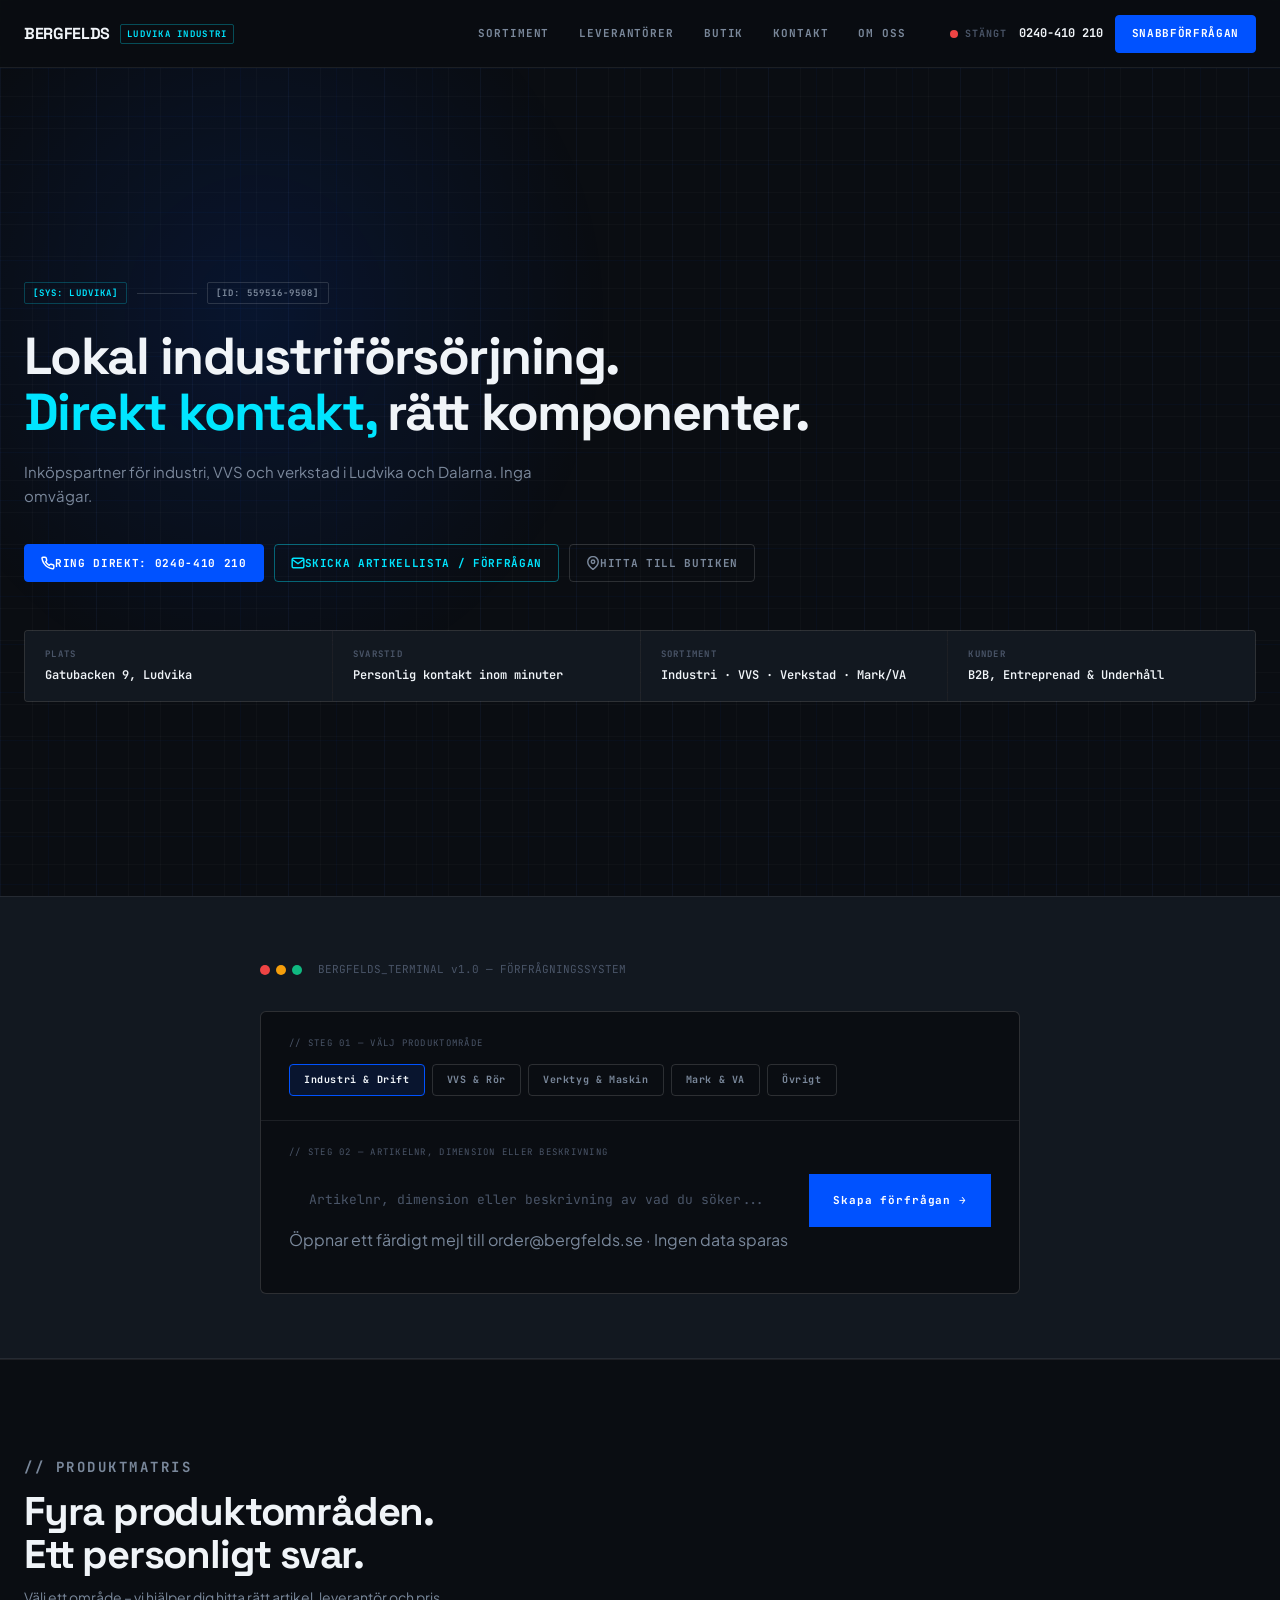
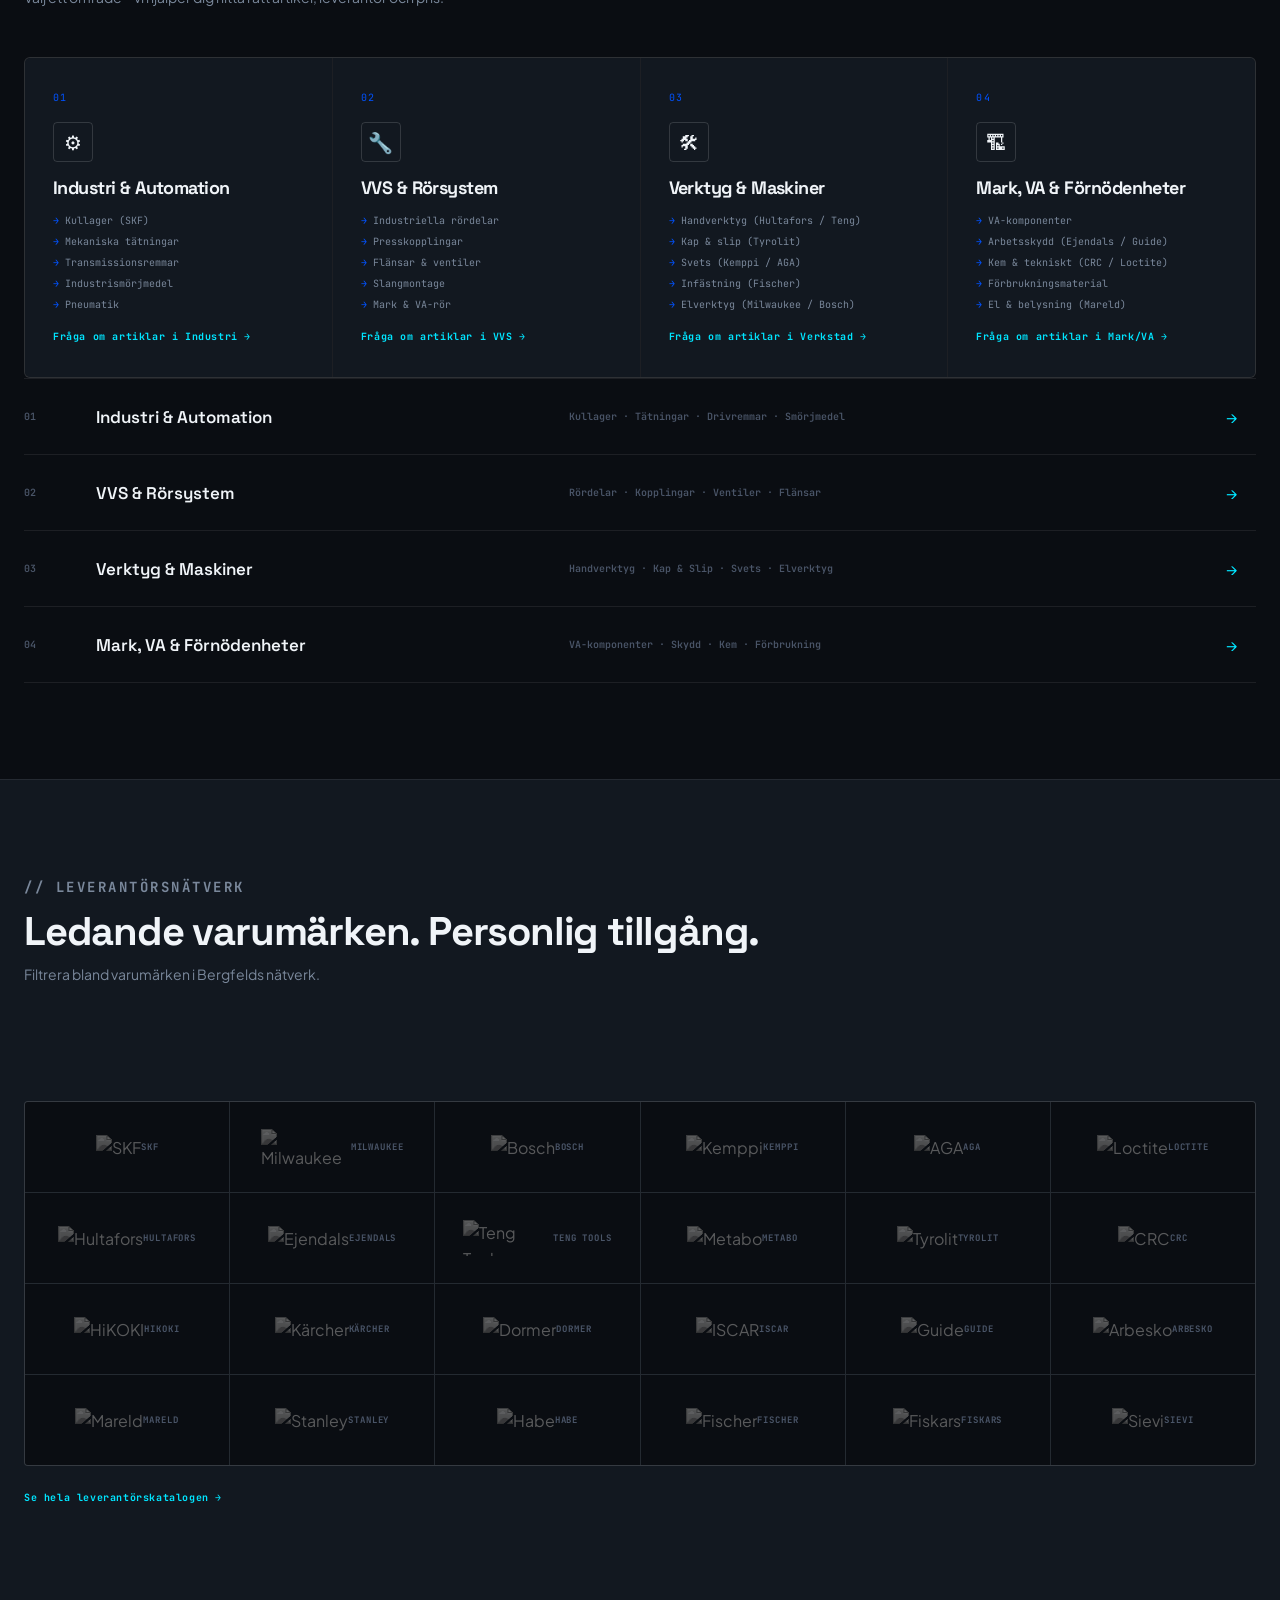
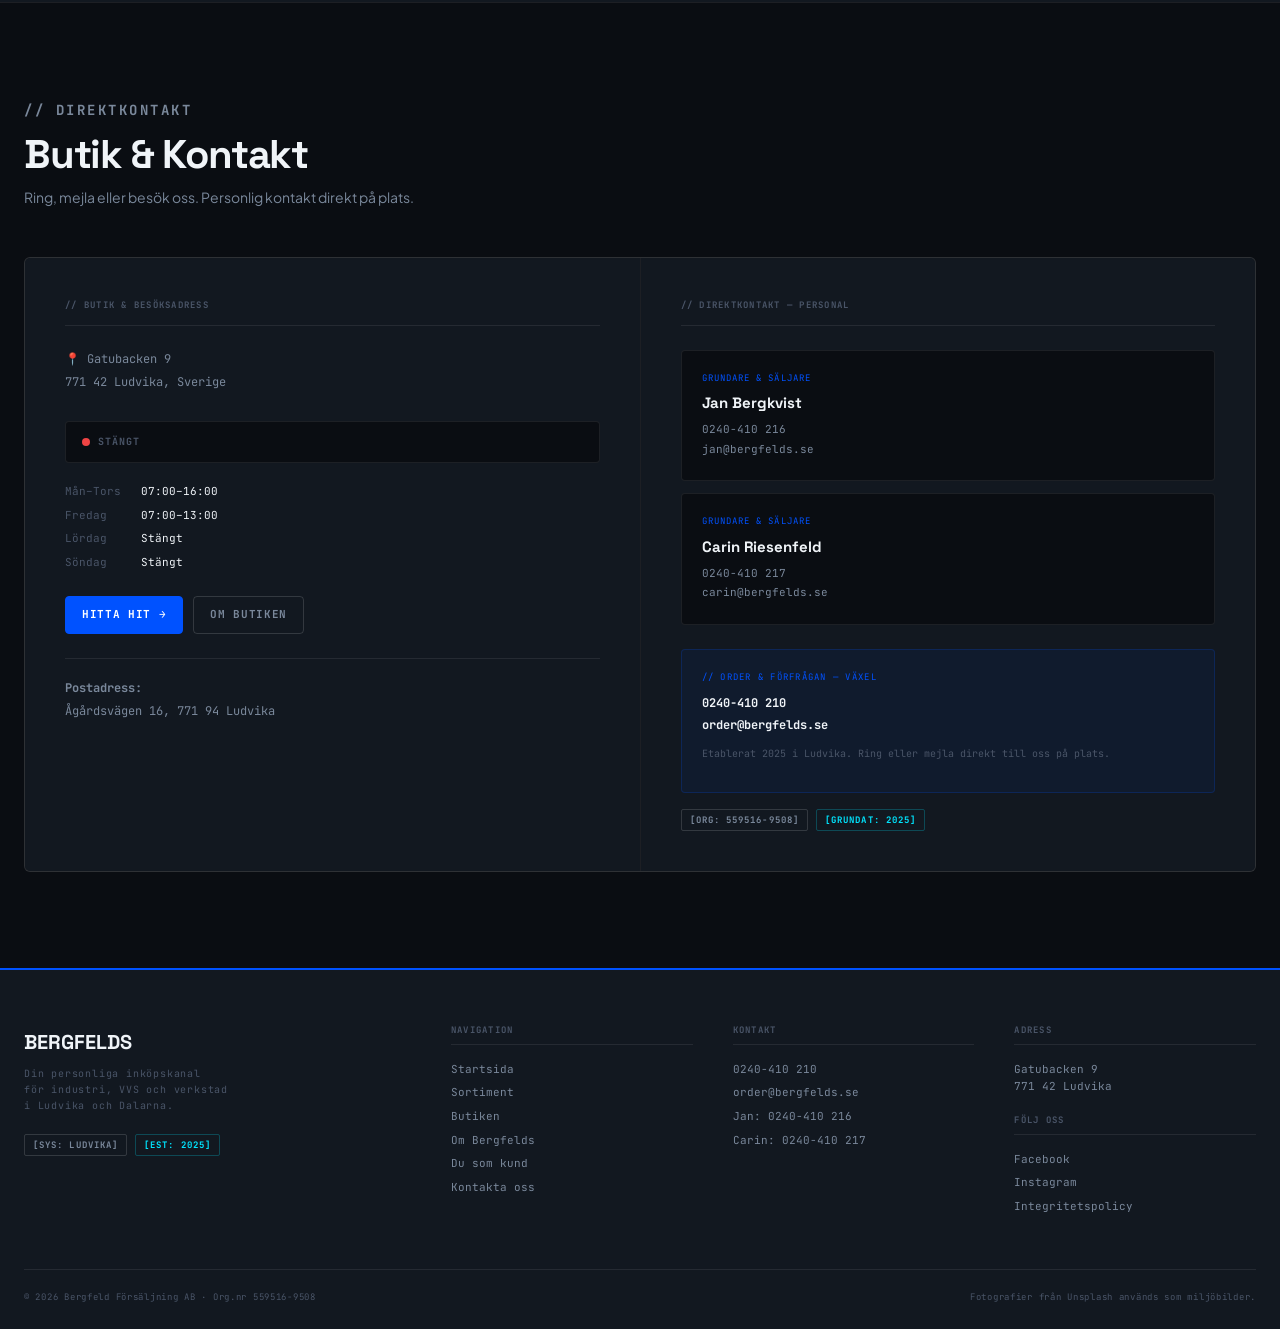
==== index.html @ dfe8c8f0 "Build precision industrial website design" ====
<!doctype html>
<html lang="sv">
<head>
  <meta charset="utf-8">
  <meta name="viewport" content="width=device-width,initial-scale=1">
  <meta name="description" content="Bergfelds – Lokal industriförsörjning i Ludvika. Personlig inköpspartner för industri, VVS och verkstad.">
  <title>Bergfelds – Industriförsörjning i Ludvika</title>
  <link rel="icon" href="assets/favicon.png" type="image/png">
  <link rel="preconnect" href="https://fonts.googleapis.com">
  <link rel="preconnect" href="https://fonts.gstatic.com" crossorigin>
  <link rel="stylesheet" href="style.css">
  <script src="main.js" defer></script>
</head>
<body class="home-page">
  <a class="skip-link" href="#innehall">Hoppa till innehållet</a>

  <!-- ═══ HEADER ═══ -->
  <header class="site-header">
    <div class="container header-inner">
      <a class="site-logo" href="index.html" aria-label="Bergfelds startsida">
        <span class="logo-mark">BERGFELDS</span>
        <span class="logo-badge">LUDVIKA INDUSTRI</span>
      </a>
      <nav class="site-nav" aria-label="Huvudmeny">
        <a href="sortiment.html">Sortiment</a>
        <a href="sortiment.html#leverantorer">Leverantörer</a>
        <a href="butiken.html">Butik</a>
        <a href="kontakta-oss.html">Kontakt</a>
        <a href="om-bergfelds.html">Om oss</a>
      </nav>
      <div class="header-tools">
        <span class="header-status" data-opening-status>
          <span class="status-dot"></span>
          <span class="status-text mono-label">Kontrollerar...</span>
        </span>
        <a class="header-phone" href="tel:+46240410210">0240-410 210</a>
        <a class="btn btn-primary" href="#forfragan">Snabbförfrågan</a>
      </div>
      <button id="menu-btn" aria-label="Öppna meny" aria-expanded="false">☰</button>
    </div>
  </header>

  <main id="innehall">

    <!-- ═══ HERO ═══ -->
    <section class="hero">
      <div class="hero-bg">
        <div class="hero-bg-grid"></div>
        <div class="hero-bg-glow"></div>
      </div>
      <div class="container hero-content">
        <div class="hero-eyebrow">
          <span class="badge accent">[SYS: LUDVIKA]</span>
          <span class="hero-rule"></span>
          <span class="badge">[ID: 559516-9508]</span>
        </div>

        <h1 class="hero-title" data-reveal>
          Lokal industriförsörjning.<br>
          <span class="accent">Direkt kontakt,</span> rätt komponenter.
        </h1>

        <p class="hero-sub" data-reveal>
          Inköpspartner för industri, VVS och verkstad i Ludvika och Dalarna.&nbsp;Inga omvägar.
        </p>

        <div class="hero-actions" data-reveal>
          <a class="btn btn-primary" href="tel:+46240410210">
            <svg width="14" height="14" viewBox="0 0 24 24" fill="none" stroke="currentColor" stroke-width="2.5" aria-hidden="true"><path d="M22 16.92v3a2 2 0 0 1-2.18 2 19.79 19.79 0 0 1-8.63-3.07A19.5 19.5 0 0 1 4.69 12 19.79 19.79 0 0 1 1.61 3.42C2 2.2 2.95 2 4 2h3a2 2 0 0 1 2 1.72c.127.96.361 1.903.7 2.81a2 2 0 0 1-.45 2.11L8.09 9.91a16 16 0 0 0 6 6l1.27-1.27a2 2 0 0 1 2.11-.45c.907.339 1.85.573 2.81.7A2 2 0 0 1 22 16.92z"></path></svg>
            Ring Direkt: 0240-410 210
          </a>
          <a class="btn btn-cyan" href="#forfragan">
            <svg width="14" height="14" viewBox="0 0 24 24" fill="none" stroke="currentColor" stroke-width="2.5" aria-hidden="true"><path d="M4 4h16c1.1 0 2 .9 2 2v12c0 1.1-.9 2-2 2H4c-1.1 0-2-.9-2-2V6c0-1.1.9-2 2-2z"></path><polyline points="22,6 12,13 2,6"></polyline></svg>
            Skicka Artikellista / Förfrågan
          </a>
          <a class="btn btn-ghost" href="https://www.google.com/maps/search/?api=1&query=Gatubacken+9+771+42+Ludvika" target="_blank" rel="noreferrer">
            <svg width="14" height="14" viewBox="0 0 24 24" fill="none" stroke="currentColor" stroke-width="2.5" aria-hidden="true"><path d="M21 10c0 7-9 13-9 13s-9-6-9-13a9 9 0 0 1 18 0z"></path><circle cx="12" cy="10" r="3"></circle></svg>
            Hitta till Butiken
          </a>
        </div>

        <div class="hero-telemetry" data-reveal>
          <div class="telemetry-cell">
            <span class="label">Plats</span>
            <span class="value">Gatubacken 9, Ludvika</span>
          </div>
          <div class="telemetry-cell">
            <span class="label">Svarstid</span>
            <span class="value">Personlig kontakt inom minuter</span>
          </div>
          <div class="telemetry-cell">
            <span class="label">Sortiment</span>
            <span class="value">Industri · VVS · Verkstad · Mark/VA</span>
          </div>
          <div class="telemetry-cell">
            <span class="label">Kunder</span>
            <span class="value">B2B, Entreprenad &amp; Underhåll</span>
          </div>
        </div>
      </div>
    </section>

    <!-- ═══ QUICK INQUIRY TERMINAL ═══ -->
    <section class="terminal-section" id="forfragan" aria-labelledby="terminal-title">
      <div class="container">
        <div class="terminal-wrapper">
          <div class="terminal-header">
            <div class="terminal-dots">
              <span></span><span></span><span></span>
            </div>
            <span class="terminal-title">BERGFELDS_TERMINAL v1.0 — FÖRFRÅGNINGSSYSTEM</span>
          </div>

          <div class="terminal-body">
            <div class="terminal-step">
              <p class="step-label">// STEG 01 — Välj produktområde</p>
              <div class="segment-pills" role="group" aria-label="Välj område">
                <button class="pill active" type="button" data-area="Industri &amp; Drift">Industri &amp; Drift</button>
                <button class="pill" type="button" data-area="VVS &amp; Rör">VVS &amp; Rör</button>
                <button class="pill" type="button" data-area="Verktyg &amp; Maskin">Verktyg &amp; Maskin</button>
                <button class="pill" type="button" data-area="Mark &amp; VA">Mark &amp; VA</button>
                <button class="pill" type="button" data-area="Övrigt">Övrigt</button>
              </div>
            </div>

            <div class="terminal-step">
              <p class="step-label">// STEG 02 — Artikelnr, dimension eller beskrivning</p>
              <form class="terminal-input" id="terminal-form">
                <input
                  type="text"
                  id="terminal-message"
                  placeholder="Artikelnr, dimension eller beskrivning av vad du söker..."
                  autocomplete="off"
                  required
                  aria-label="Artikelnummer eller beskrivning"
                >
                <button class="send-btn" type="submit">
                  Skapa förfrågan →
                </button>
              </form>
              <p class="terminal-note">Öppnar ett färdigt mejl till order@bergfelds.se · Ingen data sparas</p>
            </div>
          </div>
        </div>
      </div>
    </section>

    <!-- ═══ ASSORTMENT MATRIX ═══ -->
    <section class="section assortment-section" id="sortimentskarta" aria-labelledby="assortment-title">
      <div class="container">
        <div class="section-header" data-reveal>
          <p class="section-eyebrow">// PRODUKTMATRIS</p>
          <h2 id="assortment-title">Fyra produktområden.<br>Ett personligt svar.</h2>
          <p>Välj ett område – vi hjälper dig hitta rätt artikel, leverantör och pris.</p>
        </div>

        <div class="assortment-grid" data-reveal>
          <article class="assortment-card">
            <div class="card-number">01</div>
            <div class="card-icon" aria-hidden="true">⚙</div>
            <h3 class="card-title">Industri &amp; Automation</h3>
            <ul class="card-specs">
              <li>Kullager (SKF)</li>
              <li>Mekaniska tätningar</li>
              <li>Transmissionsremmar</li>
              <li>Industrismörjmedel</li>
              <li>Pneumatik</li>
            </ul>
            <a class="card-link" href="kontakta-oss.html?kategori=Industri">
              Fråga om artiklar i Industri →
            </a>
          </article>

          <article class="assortment-card">
            <div class="card-number">02</div>
            <div class="card-icon" aria-hidden="true">🔧</div>
            <h3 class="card-title">VVS &amp; Rörsystem</h3>
            <ul class="card-specs">
              <li>Industriella rördelar</li>
              <li>Presskopplingar</li>
              <li>Flänsar &amp; ventiler</li>
              <li>Slangmontage</li>
              <li>Mark &amp; VA-rör</li>
            </ul>
            <a class="card-link" href="kontakta-oss.html?kategori=VVS">
              Fråga om artiklar i VVS →
            </a>
          </article>

          <article class="assortment-card">
            <div class="card-number">03</div>
            <div class="card-icon" aria-hidden="true">🛠</div>
            <h3 class="card-title">Verktyg &amp; Maskiner</h3>
            <ul class="card-specs">
              <li>Handverktyg (Hultafors / Teng)</li>
              <li>Kap &amp; slip (Tyrolit)</li>
              <li>Svets (Kemppi / AGA)</li>
              <li>Infästning (Fischer)</li>
              <li>Elverktyg (Milwaukee / Bosch)</li>
            </ul>
            <a class="card-link" href="kontakta-oss.html?kategori=Verkstad">
              Fråga om artiklar i Verkstad →
            </a>
          </article>

          <article class="assortment-card">
            <div class="card-number">04</div>
            <div class="card-icon" aria-hidden="true">🏗</div>
            <h3 class="card-title">Mark, VA &amp; Förnödenheter</h3>
            <ul class="card-specs">
              <li>VA-komponenter</li>
              <li>Arbetsskydd (Ejendals / Guide)</li>
              <li>Kem &amp; tekniskt (CRC / Loctite)</li>
              <li>Förbrukningsmaterial</li>
              <li>El &amp; belysning (Mareld)</li>
            </ul>
            <a class="card-link" href="kontakta-oss.html?kategori=Mark+och+VA">
              Fråga om artiklar i Mark/VA →
            </a>
          </article>
        </div>

        <!-- Category quick-nav map -->
        <div class="category-map-wrap" data-reveal>
          <div data-category-map></div>
        </div>
      </div>
    </section>

    <!-- ═══ SUPPLIERS ═══ -->
    <section class="section suppliers-section" id="leverantorer" aria-labelledby="suppliers-title">
      <div class="container">
        <div class="section-header" data-reveal>
          <p class="section-eyebrow">// LEVERANTÖRSNÄTVERK</p>
          <h2 id="suppliers-title">Ledande varumärken. Personlig tillgång.</h2>
          <p>Filtrera bland varumärken i Bergfelds nätverk.</p>
        </div>

        <div class="supplier-controls" data-reveal>
          <div class="supplier-search-wrap">
            <svg viewBox="0 0 24 24" fill="none" stroke="currentColor" stroke-width="2" aria-hidden="true"><circle cx="11" cy="11" r="8"></circle><line x1="21" y1="21" x2="16.65" y2="16.65"></line></svg>
            <input
              type="search"
              class="supplier-search"
              id="brand-search"
              placeholder="Filtrera bland varumärken..."
              aria-label="Sök varumärke"
            >
          </div>
          <div class="filter-pills" role="group" aria-label="Filtrera kategori">
            <button class="filter-pill active" data-filter="all">Alla</button>
            <button class="filter-pill" data-filter="verktyg">Verktyg</button>
            <button class="filter-pill" data-filter="industri">Industri/Lager</button>
            <button class="filter-pill" data-filter="skydd">Skydd &amp; Kläder</button>
            <button class="filter-pill" data-filter="kem">Kem &amp; Svets</button>
            <button class="filter-pill" data-filter="svets">Svets &amp; Gas</button>
          </div>
        </div>

        <div class="brand-grid" data-brand-grid data-reveal></div>

        <div style="margin-top:24px;text-align:right">
          <a class="card-link" href="sortiment.html#leverantorer">Se hela leverantörskatalogen →</a>
        </div>
      </div>
    </section>

    <!-- ═══ CONTACT CONSOLE ═══ -->
    <section class="section contact-section" id="kontakt" aria-labelledby="contact-title">
      <div class="container">
        <div class="section-header" data-reveal>
          <p class="section-eyebrow">// DIREKTKONTAKT</p>
          <h2 id="contact-title">Butik &amp; Kontakt</h2>
          <p>Ring, mejla eller besök oss. Personlig kontakt direkt på plats.</p>
        </div>

        <div class="contact-grid" data-reveal>
          <!-- Left panel: Store -->
          <div class="contact-panel">
            <p class="contact-panel-title">// BUTIK &amp; BESÖKSADRESS</p>

            <div class="contact-address-block">
              <p class="address-line">📍 Gatubacken 9</p>
              <p class="address-line">771 42 Ludvika, Sverige</p>
            </div>

            <div class="hours-status" data-opening-status>
              <span class="status-dot"></span>
              <span class="status-text mono-label">Kontrollerar öppettid...</span>
            </div>

            <dl class="hours-grid">
              <dt>Mån–Tors</dt><dd>07:00–16:00</dd>
              <dt>Fredag</dt><dd>07:00–13:00</dd>
              <dt>Lördag</dt><dd>Stängt</dd>
              <dt>Söndag</dt><dd>Stängt</dd>
            </dl>

            <div style="display:flex;gap:10px;flex-wrap:wrap;margin-top:8px">
              <a class="btn btn-primary" href="https://www.google.com/maps/search/?api=1&query=Gatubacken+9+771+42+Ludvika" target="_blank" rel="noreferrer">
                Hitta hit →
              </a>
              <a class="btn btn-ghost" href="butiken.html">Om butiken</a>
            </div>

            <div style="margin-top:24px;padding-top:20px;border-top:1px solid var(--border)">
              <p class="address-line" style="margin-bottom:4px"><strong style="color:var(--text-muted)">Postadress:</strong></p>
              <p class="address-line">Ågårdsvägen 16, 771 94 Ludvika</p>
            </div>
          </div>

          <!-- Right panel: Staff -->
          <div class="contact-panel">
            <p class="contact-panel-title">// DIREKTKONTAKT — PERSONAL</p>

            <div class="staff-cards">
              <div class="staff-card">
                <span class="staff-role">Grundare &amp; Säljare</span>
                <span class="staff-name">Jan Bergkvist</span>
                <div class="staff-contact">
                  <a href="tel:+46240410216">0240-410 216</a>
                  <a href="mailto:jan@bergfelds.se">jan@bergfelds.se</a>
                </div>
              </div>

              <div class="staff-card">
                <span class="staff-role">Grundare &amp; Säljare</span>
                <span class="staff-name">Carin Riesenfeld</span>
                <div class="staff-contact">
                  <a href="tel:+46240410217">0240-410 217</a>
                  <a href="mailto:carin@bergfelds.se">carin@bergfelds.se</a>
                </div>
              </div>
            </div>

            <div class="order-desk">
              <span class="label">// ORDER &amp; FÖRFRÅGAN — VÄXEL</span>
              <a href="tel:+46240410210">0240-410 210</a>
              <a href="mailto:order@bergfelds.se">order@bergfelds.se</a>
              <p style="margin-top:10px;font-family:var(--font-mono);font-size:10px;color:var(--text-dim)">
                Etablerat 2025 i Ludvika. Ring eller mejla direkt till oss på plats.
              </p>
            </div>

            <div style="margin-top:16px;display:flex;gap:8px;flex-wrap:wrap">
              <span class="badge">[ORG: 559516-9508]</span>
              <span class="badge accent">[GRUNDAT: 2025]</span>
            </div>
          </div>
        </div>
      </div>
    </section>

  </main>

  <!-- ═══ MOBILE DOCK ═══ -->
  <div class="mobile-dock" aria-label="Snabbkontakt">
    <a href="tel:+46240410210">
      <svg width="14" height="14" viewBox="0 0 24 24" fill="none" stroke="currentColor" stroke-width="2.5" aria-hidden="true"><path d="M22 16.92v3a2 2 0 0 1-2.18 2 19.79 19.79 0 0 1-8.63-3.07A19.5 19.5 0 0 1 4.69 12 19.79 19.79 0 0 1 1.61 3.42C2 2.2 2.95 2 4 2h3a2 2 0 0 1 2 1.72c.127.96.361 1.903.7 2.81a2 2 0 0 1-.45 2.11L8.09 9.91a16 16 0 0 0 6 6l1.27-1.27a2 2 0 0 1 2.11-.45c.907.339 1.85.573 2.81.7A2 2 0 0 1 22 16.92z"></path></svg>
      Ring 0240-410 210
    </a>
    <a href="https://www.google.com/maps/search/?api=1&query=Gatubacken+9+771+42+Ludvika" target="_blank" rel="noreferrer">
      <svg width="14" height="14" viewBox="0 0 24 24" fill="none" stroke="currentColor" stroke-width="2.5" aria-hidden="true"><path d="M21 10c0 7-9 13-9 13s-9-6-9-13a9 9 0 0 1 18 0z"></path><circle cx="12" cy="10" r="3"></circle></svg>
      Karta / Hitta hit
    </a>
  </div>

  <!-- ═══ FOOTER ═══ -->
  <footer class="site-footer">
    <div class="container">
      <div class="footer-grid">
        <div class="footer-col">
          <div class="footer-logo-mark">BERGFELDS</div>
          <p class="footer-tagline">Din personliga inköpskanal<br>för industri, VVS och verkstad<br>i Ludvika och Dalarna.</p>
          <div style="margin-top:20px;display:flex;gap:8px;flex-wrap:wrap">
            <span class="badge">[SYS: LUDVIKA]</span>
            <span class="badge accent">[EST: 2025]</span>
          </div>
        </div>
        <div class="footer-col">
          <h4>Navigation</h4>
          <a href="index.html">Startsida</a>
          <a href="sortiment.html">Sortiment</a>
          <a href="butiken.html">Butiken</a>
          <a href="om-bergfelds.html">Om Bergfelds</a>
          <a href="du-som-kund.html">Du som kund</a>
          <a href="kontakta-oss.html">Kontakta oss</a>
        </div>
        <div class="footer-col">
          <h4>Kontakt</h4>
          <a href="tel:+46240410210">0240-410 210</a>
          <a href="mailto:order@bergfelds.se">order@bergfelds.se</a>
          <a href="tel:+46240410216">Jan: 0240-410 216</a>
          <a href="tel:+46240410217">Carin: 0240-410 217</a>
        </div>
        <div class="footer-col">
          <h4>Adress</h4>
          <a href="https://www.google.com/maps/search/?api=1&query=Gatubacken+9+771+42+Ludvika" target="_blank" rel="noreferrer">
            Gatubacken 9<br>771 42 Ludvika
          </a>
          <h4 style="margin-top:20px">Följ oss</h4>
          <a href="https://facebook.com/profile.php?id=61582548335301" target="_blank" rel="noreferrer">Facebook</a>
          <a href="https://instagram.com/bergfelds_denlillagrossisten/" target="_blank" rel="noreferrer">Instagram</a>
          <a href="integritetspolicy.html">Integritetspolicy</a>
        </div>
      </div>
      <div class="footer-bottom">
        <p>© <span data-year>2026</span> Bergfeld Försäljning AB · Org.nr 559516-9508</p>
        <p>Fotografier från Unsplash används som miljöbilder.</p>
      </div>
    </div>
  </footer>

</body>
</html>
---- style.css ----
/* ============================================================
   Bergfeld Försäljning AB — style.css
   Production stylesheet — full design system
   ============================================================ */

@import url('https://fonts.googleapis.com/css2?family=Space+Grotesk:wght@400;500;600;700&family=Plus+Jakarta+Sans:wght@400;500;600;700&family=JetBrains+Mono:wght@500;600;700&display=swap');

/* ============================================================
   DESIGN TOKENS
   ============================================================ */

:root {
  --bg:               #0A0D12;
  --surface:          #121820;
  --surface-2:        #1A2130;
  --border:           rgba(255, 255, 255, 0.08);
  --border-bright:    rgba(255, 255, 255, 0.14);
  --cobalt:           #0052FF;
  --cyan:             #00E5FF;
  --accent:           #0052FF;
  --accent-glow:      rgba(0, 82, 255, 0.18);
  --text:             #F0F4F8;
  --text-muted:       #7A889B;
  --text-dim:         #4A5568;
  --green:            #10B981;
  --red:              #EF4444;
  --orange:           #F59E0B;
  --radius-sm:        2px;
  --radius:           4px;
  --radius-lg:        6px;
  --max:              1280px;
  --font-display:     'Space Grotesk', 'Segoe UI', sans-serif;
  --font-body:        'Plus Jakarta Sans', 'Segoe UI', sans-serif;
  --font-mono:        'JetBrains Mono', 'Courier New', monospace;
}

/* ============================================================
   BASE RESET
   ============================================================ */

*,
*::before,
*::after {
  box-sizing: border-box;
  margin: 0;
  padding: 0;
}

html {
  scroll-behavior: smooth;
  scroll-padding-top: 72px;
}

body {
  background-color: var(--bg);
  color: var(--text);
  font: 16px / 1.6 var(--font-body);
  -webkit-font-smoothing: antialiased;
  -moz-osx-font-smoothing: grayscale;
  position: relative;
}

/* Micro-grid background */
body::before {
  content: '';
  position: fixed;
  inset: 0;
  z-index: -1;
  background-image:
    linear-gradient(rgba(255, 255, 255, 0.025) 1px, transparent 1px),
    linear-gradient(90deg, rgba(255, 255, 255, 0.025) 1px, transparent 1px);
  background-size: 32px 32px;
  pointer-events: none;
}

a {
  color: inherit;
  text-decoration: none;
}

img {
  display: block;
  max-width: 100%;
}

button,
input,
textarea {
  font: inherit;
}

/* ============================================================
   LAYOUT UTILITIES
   ============================================================ */

.container {
  width: min(var(--max), calc(100% - 48px));
  margin-inline: auto;
}

.narrow {
  max-width: 860px;
}

.section {
  padding: 96px 0;
  border-top: 1px solid var(--border);
}

/* ============================================================
   TYPOGRAPHY
   ============================================================ */

h1,
h2,
h3,
h4 {
  font-family: var(--font-display);
  line-height: 1.08;
  letter-spacing: -0.03em;
  margin-top: 0;
}

h1 {
  font-size: clamp(32px, 4.5vw, 52px);
  font-weight: 700;
}

h2 {
  font-size: clamp(26px, 3.5vw, 40px);
  font-weight: 700;
}

h3 {
  font-size: 20px;
  font-weight: 600;
}

h4 {
  font-size: 14px;
  font-weight: 600;
}

p {
  margin: 0 0 1em;
  color: var(--text-muted);
  line-height: 1.65;
}

/* ============================================================
   MONO / BADGE LABELS
   ============================================================ */

.mono-label,
.kicker,
.badge {
  font-family: var(--font-mono);
  font-size: 10px;
  font-weight: 700;
  letter-spacing: 0.14em;
  text-transform: uppercase;
  color: var(--text-dim);
}

.badge {
  display: inline-block;
  padding: 3px 8px;
  border: 1px solid var(--border-bright);
  border-radius: var(--radius-sm);
  color: var(--text-muted);
  font-size: 10px;
  font-family: var(--font-mono);
  font-weight: 700;
  letter-spacing: 0.14em;
  text-transform: uppercase;
}

.badge.accent {
  border-color: var(--cobalt);
  color: var(--cyan);
}

.status-dot {
  display: inline-block;
  width: 8px;
  height: 8px;
  border-radius: 50%;
  background: var(--red);
  transition: background 0.3s;
}

.status-dot.open {
  background: var(--green);
  box-shadow: 0 0 0 4px rgba(16, 185, 129, 0.15);
  animation: pulse 2s ease infinite;
}

@keyframes pulse {
  0%,
  100% {
    opacity: 1;
  }
  50% {
    opacity: 0.6;
  }
}

.status-text {
  font-family: var(--font-mono);
  font-size: 10px;
  font-weight: 700;
  letter-spacing: 0.1em;
  text-transform: uppercase;
}

/* ============================================================
   SKIP LINK & FOCUS
   ============================================================ */

.skip-link {
  position: fixed;
  z-index: 9999;
  top: 8px;
  left: 8px;
  padding: 10px 16px;
  background: var(--cobalt);
  color: white;
  font-family: var(--font-mono);
  font-size: 11px;
  transform: translateY(-200%);
  border-radius: var(--radius);
  text-decoration: none;
  transition: transform 0.2s;
}

.skip-link:focus {
  transform: none;
}

:focus-visible {
  outline: 2px solid var(--cyan);
  outline-offset: 3px;
}

/* ============================================================
   HEADER
   ============================================================ */

.site-header {
  position: sticky;
  top: 0;
  z-index: 200;
  background: rgba(10, 13, 18, 0.94);
  backdrop-filter: blur(12px);
  -webkit-backdrop-filter: blur(12px);
  border-bottom: 1px solid var(--border);
  height: 68px;
}

.header-inner {
  display: flex;
  height: 68px;
  align-items: center;
  gap: 32px;
}

.site-logo {
  display: flex;
  align-items: center;
  gap: 10px;
  flex: none;
  text-decoration: none;
}

.logo-mark {
  font-family: var(--font-display);
  font-size: 16px;
  font-weight: 700;
  color: var(--text);
  letter-spacing: -0.02em;
}

.logo-badge {
  font-family: var(--font-mono);
  font-size: 9px;
  font-weight: 700;
  color: var(--cyan);
  letter-spacing: 0.14em;
  text-transform: uppercase;
  padding: 2px 6px;
  border: 1px solid rgba(0, 229, 255, 0.3);
  border-radius: var(--radius-sm);
}

.site-nav {
  display: flex;
  align-items: center;
  gap: 6px;
  margin-left: auto;
}

.site-nav a {
  display: inline-flex;
  align-items: center;
  height: 36px;
  padding: 0 12px;
  border-radius: var(--radius);
  font-family: var(--font-mono);
  font-size: 11px;
  font-weight: 700;
  letter-spacing: 0.08em;
  text-transform: uppercase;
  color: var(--text-muted);
  transition: 0.2s;
  text-decoration: none;
}

.site-nav a:hover,
.site-nav a.active {
  color: var(--text);
  background: rgba(255, 255, 255, 0.06);
}

.header-tools {
  display: flex;
  align-items: center;
  gap: 12px;
}

.header-status {
  display: flex;
  align-items: center;
  gap: 7px;
}

.header-phone {
  font-family: var(--font-mono);
  font-size: 12px;
  font-weight: 700;
  color: var(--text);
  white-space: nowrap;
}

/* ============================================================
   BUTTONS
   ============================================================ */

.btn,
.button {
  display: inline-flex;
  align-items: center;
  justify-content: center;
  min-height: 38px;
  padding: 0 16px;
  border-radius: var(--radius);
  font-family: var(--font-mono);
  font-size: 11px;
  font-weight: 700;
  letter-spacing: 0.06em;
  text-transform: uppercase;
  border: 1px solid transparent;
  cursor: pointer;
  transition: 0.2s;
  text-decoration: none;
  white-space: nowrap;
}

.btn-primary,
.button-primary {
  background: var(--cobalt);
  color: white;
  border-color: var(--cobalt);
}

.btn-primary:hover,
.button-primary:hover {
  background: #0043cc;
  transform: translateY(-1px);
  box-shadow: 0 4px 20px var(--accent-glow);
}

.btn-ghost {
  background: transparent;
  color: var(--text-muted);
  border-color: var(--border-bright);
}

.btn-ghost:hover {
  color: var(--text);
  border-color: rgba(255, 255, 255, 0.3);
  background: rgba(255, 255, 255, 0.05);
}

.btn-cyan {
  background: transparent;
  color: var(--cyan);
  border-color: rgba(0, 229, 255, 0.4);
}

.btn-cyan:hover {
  background: rgba(0, 229, 255, 0.08);
  border-color: var(--cyan);
}

#menu-btn {
  display: none;
  width: 40px;
  height: 40px;
  border: 1px solid var(--border-bright);
  border-radius: var(--radius);
  background: transparent;
  color: var(--text);
  font-size: 18px;
  cursor: pointer;
}

/* ============================================================
   HERO SECTION
   ============================================================ */

.hero {
  min-height: 92vh;
  display: flex;
  align-items: center;
  position: relative;
  overflow: hidden;
  padding: 100px 0 80px;
}

.hero-bg {
  position: absolute;
  inset: 0;
  z-index: 0;
  pointer-events: none;
}

.hero-bg-grid {
  position: absolute;
  inset: 0;
  background-image:
    linear-gradient(rgba(0, 82, 255, 0.04) 1px, transparent 1px),
    linear-gradient(90deg, rgba(0, 82, 255, 0.04) 1px, transparent 1px);
  background-size: 48px 48px;
}

.hero-bg-glow {
  position: absolute;
  top: -20%;
  left: -10%;
  width: 60%;
  height: 100%;
  background: radial-gradient(ellipse, rgba(0, 82, 255, 0.12) 0%, transparent 65%);
  pointer-events: none;
}

.hero-content {
  position: relative;
  z-index: 1;
}

.hero-eyebrow {
  display: flex;
  align-items: center;
  gap: 10px;
  margin-bottom: 24px;
}

.hero-rule {
  flex: 1;
  height: 1px;
  background: var(--border-bright);
  max-width: 60px;
}

h1.hero-title {
  color: var(--text);
  margin-bottom: 20px;
}

.hero-title .accent {
  color: var(--cyan);
}

.hero-sub {
  font-size: 15px;
  color: var(--text-muted);
  max-width: 540px;
  margin-bottom: 36px;
  line-height: 1.6;
}

.hero-actions {
  display: flex;
  flex-wrap: wrap;
  gap: 10px;
  margin-bottom: 48px;
}

.hero-telemetry {
  display: grid;
  grid-template-columns: repeat(4, 1fr);
  gap: 1px;
  background: var(--border);
  border: 1px solid var(--border);
  border-radius: var(--radius);
  overflow: hidden;
  margin-top: 48px;
}

.telemetry-cell {
  padding: 16px 20px;
  background: var(--surface);
  display: flex;
  flex-direction: column;
  gap: 4px;
}

.telemetry-cell .label {
  font-family: var(--font-mono);
  font-size: 9px;
  font-weight: 700;
  color: var(--text-dim);
  letter-spacing: 0.14em;
  text-transform: uppercase;
}

.telemetry-cell .value {
  font-family: var(--font-mono);
  font-size: 12px;
  font-weight: 600;
  color: var(--text);
}

/* ============================================================
   QUICK INQUIRY TERMINAL
   ============================================================ */

.terminal-section {
  background: var(--surface);
  border-top: 1px solid var(--border);
  border-bottom: 1px solid var(--border);
  padding: 64px 0;
}

.terminal-wrapper {
  max-width: 760px;
  margin: 0 auto;
}

.terminal-header {
  display: flex;
  align-items: center;
  gap: 16px;
  margin-bottom: 32px;
}

.terminal-dots {
  display: flex;
  gap: 6px;
}

.terminal-dots span {
  width: 10px;
  height: 10px;
  border-radius: 50%;
}

.terminal-dots span:nth-child(1) {
  background: #EF4444;
}

.terminal-dots span:nth-child(2) {
  background: #F59E0B;
}

.terminal-dots span:nth-child(3) {
  background: #10B981;
}

.terminal-title {
  font-family: var(--font-mono);
  font-size: 11px;
  color: var(--text-dim);
}

.terminal-body {
  border: 1px solid var(--border-bright);
  border-radius: var(--radius-lg);
  overflow: hidden;
  background: var(--bg);
}

.terminal-step {
  padding: 24px 28px;
  border-bottom: 1px solid var(--border);
}

.terminal-step:last-child {
  border-bottom: none;
}

.step-label {
  font-family: var(--font-mono);
  font-size: 9px;
  color: var(--text-dim);
  letter-spacing: 0.14em;
  text-transform: uppercase;
  margin-bottom: 14px;
}

.segment-pills {
  display: flex;
  flex-wrap: wrap;
  gap: 7px;
}

.pill {
  padding: 7px 14px;
  border: 1px solid var(--border-bright);
  border-radius: var(--radius);
  background: transparent;
  font-family: var(--font-mono);
  font-size: 10px;
  font-weight: 700;
  letter-spacing: 0.06em;
  color: var(--text-muted);
  cursor: pointer;
  transition: 0.15s;
}

.pill.active,
.pill:hover {
  border-color: var(--cobalt);
  background: rgba(0, 82, 255, 0.12);
  color: var(--text);
}

.terminal-input {
  display: flex;
  align-items: stretch;
}

.terminal-input input {
  flex: 1;
  padding: 16px 20px;
  background: transparent;
  border: 0;
  color: var(--text);
  font-family: var(--font-mono);
  font-size: 13px;
  outline: none;
}

.terminal-input input::placeholder {
  color: var(--text-dim);
}

.terminal-input .send-btn {
  padding: 0 24px;
  background: var(--cobalt);
  color: white;
  border: 0;
  font-family: var(--font-mono);
  font-size: 11px;
  font-weight: 700;
  letter-spacing: 0.08em;
  cursor: pointer;
  transition: 0.2s;
  border-radius: 0;
}

.terminal-input .send-btn:hover {
  background: #0043cc;
}

/* ============================================================
   ASSORTMENT
   ============================================================ */

.assortment-section {
  padding: 96px 0;
}

.assortment-grid {
  display: grid;
  grid-template-columns: repeat(4, 1fr);
  gap: 1px;
  background: var(--border);
  border: 1px solid var(--border);
  border-radius: var(--radius-lg);
  overflow: hidden;
  margin-top: 48px;
}

.assortment-card {
  background: var(--surface);
  padding: 32px 28px;
  display: flex;
  flex-direction: column;
  gap: 16px;
  transition: 0.25s;
}

.assortment-card:hover {
  background: var(--surface-2);
}

.card-number {
  font-family: var(--font-mono);
  font-size: 10px;
  color: var(--cobalt);
  letter-spacing: 0.14em;
}

.card-icon {
  width: 40px;
  height: 40px;
  border: 1px solid var(--border-bright);
  border-radius: var(--radius);
  display: flex;
  align-items: center;
  justify-content: center;
  font-size: 20px;
}

.card-title {
  font-family: var(--font-display);
  font-size: 18px;
  font-weight: 700;
  color: var(--text);
  margin: 0;
}

.card-specs {
  list-style: none;
  display: flex;
  flex-direction: column;
  gap: 5px;
  margin: 0;
  padding: 0;
}

.card-specs li {
  font-family: var(--font-mono);
  font-size: 10px;
  color: var(--text-muted);
  display: flex;
  align-items: center;
  gap: 6px;
}

.card-specs li::before {
  content: "→";
  color: var(--cobalt);
  font-size: 10px;
}

.card-link {
  margin-top: auto;
  font-family: var(--font-mono);
  font-size: 10px;
  font-weight: 700;
  color: var(--cyan);
  letter-spacing: 0.06em;
  text-decoration: none;
  display: flex;
  align-items: center;
  gap: 6px;
}

.card-link:hover {
  color: white;
}

/* ============================================================
   SUPPLIERS
   ============================================================ */

.suppliers-section {
  padding: 96px 0;
  background: var(--surface);
}

.supplier-controls {
  display: flex;
  align-items: center;
  gap: 12px;
  margin-bottom: 28px;
  flex-wrap: wrap;
}

.supplier-search-wrap {
  position: relative;
  flex: 1;
  min-width: 220px;
}

.supplier-search-wrap svg {
  position: absolute;
  left: 12px;
  top: 50%;
  transform: translateY(-50%);
  color: var(--text-dim);
  width: 14px;
  height: 14px;
}

.supplier-search {
  width: 100%;
  padding: 10px 14px 10px 36px;
  background: var(--bg);
  border: 1px solid var(--border-bright);
  border-radius: var(--radius);
  color: var(--text);
  font-family: var(--font-mono);
  font-size: 11px;
  outline: none;
  transition: 0.2s;
}

.supplier-search:focus {
  border-color: rgba(0, 82, 255, 0.5);
}

.filter-pills {
  display: flex;
  gap: 6px;
  flex-wrap: wrap;
}

.filter-pill {
  padding: 6px 12px;
  border: 1px solid var(--border);
  border-radius: var(--radius);
  background: transparent;
  font-family: var(--font-mono);
  font-size: 9px;
  font-weight: 700;
  letter-spacing: 0.1em;
  color: var(--text-dim);
  cursor: pointer;
  transition: 0.15s;
}

.filter-pill.active,
.filter-pill:hover {
  border-color: var(--cobalt);
  color: var(--text);
  background: rgba(0, 82, 255, 0.1);
}

.brand-grid {
  display: grid;
  grid-template-columns: repeat(6, 1fr);
  gap: 1px;
  background: var(--border);
  border: 1px solid var(--border);
  border-radius: var(--radius);
  overflow: hidden;
  margin-top: 0;
}

.brand-tile {
  background: var(--bg);
  min-height: 90px;
  display: flex;
  align-items: center;
  justify-content: center;
  padding: 16px 12px;
  transition: 0.2s;
}

.brand-tile:hover {
  background: var(--surface);
}

.brand-tile img {
  max-width: 90px;
  max-height: 36px;
  filter: grayscale(1) brightness(0.5);
  opacity: 0.7;
  transition: 0.25s;
  object-fit: contain;
}

.brand-tile:hover img {
  filter: grayscale(0) brightness(1);
  opacity: 1;
}

.brand-tile .brand-text {
  font-family: var(--font-mono);
  font-size: 9px;
  font-weight: 700;
  letter-spacing: 0.1em;
  color: var(--text-dim);
  text-transform: uppercase;
  text-align: center;
}

.brand-tile:hover .brand-text {
  color: var(--text-muted);
}

.brand-tile[data-hidden] {
  display: none;
}

/* ============================================================
   CONTACT CONSOLE
   ============================================================ */

.contact-section {
  padding: 96px 0;
}

.contact-grid {
  display: grid;
  grid-template-columns: 1fr 1fr;
  gap: 1px;
  background: var(--border);
  border: 1px solid var(--border);
  border-radius: var(--radius-lg);
  overflow: hidden;
  margin-top: 48px;
}

.contact-panel {
  background: var(--surface);
  padding: 40px;
}

.contact-panel-title {
  font-family: var(--font-mono);
  font-size: 9px;
  font-weight: 700;
  letter-spacing: 0.14em;
  text-transform: uppercase;
  color: var(--text-dim);
  margin-bottom: 24px;
  padding-bottom: 12px;
  border-bottom: 1px solid var(--border);
}

.contact-address-block {
  margin-bottom: 28px;
}

.address-line {
  font-family: var(--font-mono);
  font-size: 12px;
  color: var(--text-muted);
  margin-bottom: 4px;
}

.hours-grid {
  display: grid;
  grid-template-columns: auto 1fr;
  gap: 6px 20px;
  margin-bottom: 24px;
}

.hours-grid dt {
  font-family: var(--font-mono);
  font-size: 11px;
  color: var(--text-dim);
}

.hours-grid dd {
  font-family: var(--font-mono);
  font-size: 11px;
  color: var(--text);
  margin: 0;
}

.hours-status {
  display: flex;
  align-items: center;
  gap: 8px;
  padding: 12px 16px;
  background: var(--bg);
  border: 1px solid var(--border);
  border-radius: var(--radius);
  margin-bottom: 20px;
}

.staff-cards {
  display: flex;
  flex-direction: column;
  gap: 12px;
}

.staff-card {
  padding: 20px;
  border: 1px solid var(--border);
  border-radius: var(--radius);
  background: var(--bg);
  display: flex;
  flex-direction: column;
  gap: 6px;
}

.staff-name {
  font-family: var(--font-display);
  font-size: 15px;
  font-weight: 700;
  color: var(--text);
}

.staff-role {
  font-family: var(--font-mono);
  font-size: 9px;
  color: var(--cobalt);
  letter-spacing: 0.12em;
  text-transform: uppercase;
}

.staff-contact a {
  display: block;
  font-family: var(--font-mono);
  font-size: 11px;
  color: var(--text-muted);
  margin-bottom: 2px;
  text-decoration: none;
}

.staff-contact a:hover {
  color: var(--cyan);
}

.order-desk {
  margin-top: 24px;
  padding: 20px;
  border: 1px solid rgba(0, 82, 255, 0.2);
  border-radius: var(--radius);
  background: rgba(0, 82, 255, 0.06);
}

.order-desk .label {
  font-family: var(--font-mono);
  font-size: 9px;
  color: var(--cobalt);
  letter-spacing: 0.14em;
  text-transform: uppercase;
  margin-bottom: 10px;
  display: block;
}

.order-desk a {
  display: block;
  font-family: var(--font-mono);
  font-size: 12px;
  font-weight: 700;
  color: var(--text);
  margin-bottom: 3px;
  text-decoration: none;
}

.order-desk a:hover {
  color: var(--cyan);
}

/* ============================================================
   SECTION HEADER PATTERN
   ============================================================ */

.section-header {
  margin-bottom: 48px;
}

.section-eyebrow {
  font-family: var(--font-mono);
  font-size: 9px;
  font-weight: 700;
  letter-spacing: 0.18em;
  text-transform: uppercase;
  color: var(--cobalt);
  margin-bottom: 10px;
}

.section-header h2 {
  color: var(--text);
  margin-bottom: 10px;
}

.section-header p {
  font-size: 14px;
  color: var(--text-muted);
  max-width: 480px;
}

/* ============================================================
   FOOTER
   ============================================================ */

.site-footer {
  background: var(--surface);
  border-top: 2px solid var(--cobalt);
  padding: 56px 0 24px;
}

.footer-grid {
  display: grid;
  grid-template-columns: 1.6fr repeat(3, 1fr);
  gap: 40px;
  margin-bottom: 48px;
}

.footer-logo-mark {
  font-family: var(--font-display);
  font-size: 20px;
  font-weight: 700;
  color: var(--text);
  margin-bottom: 8px;
}

.footer-tagline {
  font-family: var(--font-mono);
  font-size: 10px;
  color: var(--text-dim);
  letter-spacing: 0.08em;
  line-height: 1.6;
}

.footer-col h4 {
  font-family: var(--font-mono);
  font-size: 9px;
  font-weight: 700;
  letter-spacing: 0.14em;
  text-transform: uppercase;
  color: var(--text-dim);
  margin-bottom: 16px;
  padding-bottom: 8px;
  border-bottom: 1px solid var(--border);
}

.footer-col a {
  display: block;
  font-family: var(--font-mono);
  font-size: 11px;
  color: var(--text-muted);
  margin-bottom: 6px;
  text-decoration: none;
}

.footer-col a:hover {
  color: var(--cyan);
}

.footer-bottom {
  border-top: 1px solid var(--border);
  padding-top: 20px;
  display: flex;
  justify-content: space-between;
  align-items: center;
}

.footer-bottom p {
  font-family: var(--font-mono);
  font-size: 9px;
  color: var(--text-dim);
  letter-spacing: 0.08em;
  margin: 0;
}

/* ============================================================
   MOBILE DOCK
   ============================================================ */

.mobile-dock {
  display: none;
  position: fixed;
  z-index: 150;
  bottom: 0;
  left: 0;
  right: 0;
  background: var(--surface);
  border-top: 1px solid var(--border);
  grid-template-columns: 1fr 1fr;
}

.mobile-dock a {
  display: flex;
  align-items: center;
  justify-content: center;
  gap: 8px;
  padding: 14px;
  font-family: var(--font-mono);
  font-size: 11px;
  font-weight: 700;
  letter-spacing: 0.06em;
  text-decoration: none;
}

.mobile-dock a:first-child {
  background: var(--cobalt);
  color: white;
}

.mobile-dock a:last-child {
  background: transparent;
  color: var(--text-muted);
  border-left: 1px solid var(--border);
}

/* ============================================================
   RESPONSIVE — 1024px
   ============================================================ */

@media (max-width: 1024px) {
  .container {
    width: calc(100% - 32px);
  }

  .assortment-grid {
    grid-template-columns: 1fr 1fr;
  }

  .footer-grid {
    grid-template-columns: 1fr 1fr;
  }

  .hero-telemetry {
    grid-template-columns: 1fr 1fr;
  }
}

/* ============================================================
   RESPONSIVE — 768px
   ============================================================ */

@media (max-width: 768px) {
  .header-tools {
    display: none;
  }

  .site-nav {
    position: absolute;
    top: 68px;
    left: 0;
    right: 0;
    flex-direction: column;
    background: rgba(10, 13, 18, 0.98);
    border-bottom: 1px solid var(--border);
    padding: 16px;
    gap: 4px;
    display: none;
  }

  .site-nav.open {
    display: flex;
  }

  .site-nav a {
    min-height: 44px;
    border-bottom: 1px solid var(--border);
  }

  #menu-btn {
    display: flex;
    align-items: center;
    justify-content: center;
    margin-left: auto;
  }

  .header-tools .header-phone,
  .header-tools .btn-ghost {
    display: none;
  }

  .hero {
    padding: 80px 0 60px;
  }

  h1.hero-title {
    font-size: 32px;
  }

  .hero-actions {
    flex-direction: column;
  }

  .hero-telemetry {
    grid-template-columns: 1fr 1fr;
  }

  .assortment-grid {
    grid-template-columns: 1fr;
  }

  .contact-grid {
    grid-template-columns: 1fr;
  }

  .brand-grid {
    grid-template-columns: repeat(3, 1fr);
  }

  .footer-grid {
    grid-template-columns: 1fr;
  }

  .mobile-dock {
    display: grid;
  }

  body {
    padding-bottom: 60px;
  }

  .terminal-input {
    flex-direction: column;
  }

  .terminal-input .send-btn {
    min-height: 48px;
    border-radius: 0 0 var(--radius) var(--radius);
  }
}

/* ============================================================
   RESPONSIVE — 480px
   ============================================================ */

@media (max-width: 480px) {
  .hero-telemetry {
    grid-template-columns: 1fr;
  }

  .brand-grid {
    grid-template-columns: repeat(2, 1fr);
  }

  .segment-pills {
    flex-direction: column;
  }

  .contact-grid {
    padding: 0;
  }

  .assortment-grid {
    border-radius: 0;
  }

  .container {
    width: calc(100% - 24px);
  }
}

/* ============================================================
   REDUCED MOTION
   ============================================================ */

@media (prefers-reduced-motion: reduce) {
  *,
  *::before,
  *::after {
    transition: none !important;
    animation: none !important;
  }

  html {
    scroll-behavior: auto;
  }
}

/* ============================================================
   SHARED INNER PAGES + LEGACY CONTENT COMPATIBILITY
   ============================================================ */
.page-hero-dark,.page-hero,.customer-hero{position:relative;isolation:isolate;display:flex;min-height:430px;align-items:flex-end;padding:110px 0 68px;overflow:hidden;border-bottom:1px solid var(--border);background:linear-gradient(135deg,var(--surface),var(--bg));color:var(--text)}
.page-hero-dark::before,.page-hero::before{content:"";position:absolute;z-index:-1;inset:0;background-image:linear-gradient(rgba(0,82,255,.05) 1px,transparent 1px),linear-gradient(90deg,rgba(0,82,255,.05) 1px,transparent 1px);background-size:32px 32px}
.page-hero-dark h1,.page-hero h1,.customer-hero h1{max-width:900px;margin:14px 0;font-size:clamp(38px,5vw,58px)}
.page-hero-dark p,.page-hero p,.customer-hero p{max-width:670px;color:var(--text-muted)}
.page-hero-eyebrow{display:flex;flex-wrap:wrap;gap:8px;margin-bottom:18px}
.badge,.eyebrow,em{display:inline-flex;width:max-content;padding:4px 8px;border:1px solid var(--border-bright);border-radius:var(--radius-sm);color:var(--text-muted);font:700 9px var(--font-mono);letter-spacing:.12em;text-transform:uppercase}.badge.accent,.eyebrow,.section-eyebrow{color:var(--cyan);border-color:rgba(0,229,255,.24)}
.section-heading{margin-bottom:38px}.section-heading h2,.catalog-heading h2{margin:10px 0}.section-heading p,.catalog-heading p{color:var(--text-muted)}
.button{display:inline-flex;min-height:38px;align-items:center;justify-content:center;padding:0 16px;border:1px solid var(--border-bright);border-radius:var(--radius);font:700 11px var(--font-mono);letter-spacing:.06em;text-transform:uppercase}.button.primary{border-color:var(--cobalt);background:var(--cobalt);color:#fff}.button.ghost{background:transparent;color:var(--text)}
.customer-hero-media{position:absolute;z-index:-2;inset:0}.customer-hero-media::after{content:"";position:absolute;inset:0;background:linear-gradient(90deg,rgba(10,13,18,.96),rgba(10,13,18,.62))}.customer-hero-media img{width:100%;height:100%;object-fit:cover}.customer-hero-content{display:flex;min-height:560px;align-items:flex-start;justify-content:flex-end;flex-direction:column}
.store-practical-grid,.founder-grid,.intro-grid,.promise-grid,.contact-layout{display:grid;grid-template-columns:1fr 1fr;gap:48px;align-items:start}.hours-panel,.notice,.direction-grid article,.values-editorial article,.service-editorial article,.contact-band,.policy-content{border:1px solid var(--border);border-radius:var(--radius-lg);background:var(--surface)}
.hours-panel{padding:30px}.hours-panel dl>div{display:flex;justify-content:space-between;gap:20px;padding:10px 0;border-bottom:1px solid var(--border)}.hours-panel dt,.hours-panel dd{margin:0}.location-block{display:flex;align-items:flex-start;flex-direction:column;margin-top:24px}.notice{display:grid;gap:5px;margin-top:24px;padding:18px;border-left:3px solid var(--cyan)}
.flow-grid,.values-editorial,.service-editorial,.direction-grid{display:grid;grid-template-columns:repeat(3,1fr);gap:12px}.flow-grid article,.values-editorial article,.service-editorial article,.direction-grid article{padding:26px}.flow-grid span,.values-editorial span,.service-editorial>article>span{color:var(--cyan);font:700 10px var(--font-mono)}.direction-grid{grid-template-columns:1fr 1fr}.founder-portrait,.promise-image{margin:0;border:1px solid var(--border)}.founder-portrait img,.promise-image img{width:100%;min-height:390px;object-fit:cover}.founder-portrait figcaption{padding:8px 12px;color:var(--text-dim);font:600 9px var(--font-mono)}.relationship-statement blockquote{max-width:950px;margin:20px 0 34px;color:var(--text);font:600 clamp(34px,5vw,60px)/1.1 var(--font-display)}.promise-copy ul{margin:20px 0;padding-left:20px}.promise-copy li{margin-bottom:8px}.contact-band{display:flex;align-items:center;justify-content:space-between;gap:30px;padding:34px}.contact-band-details{display:flex;align-items:flex-end;flex-direction:column}.contact-band-details>a:first-child{font:700 26px var(--font-display)}
.policy-content{max-width:900px;padding:40px}.policy-content h2{margin:40px 0 12px;padding-top:20px;border-top:1px solid var(--border);font-size:25px}.policy-content h2:first-child{margin-top:0}.policy-content p{color:var(--text-muted)}.policy-content a{color:var(--cyan)}
.page-sortiment .section{border-top:1px solid var(--border)}.category-catalog-grid{display:grid;grid-template-columns:repeat(4,1fr);gap:1px;margin-top:34px;border:1px solid var(--border);background:var(--border)}.cat-cell{min-height:150px;padding:22px;background:var(--bg)}.cat-cell h4{margin:10px 0 8px;font:700 15px var(--font-display)}.cat-cell p{color:var(--text-muted);font-size:12px}.cta-bar{display:flex;align-items:center;justify-content:space-between;gap:30px;margin-top:36px;padding:24px;border:1px solid var(--border);background:var(--surface-2)}
.category-map{border-top:1px solid var(--border)}.map-row{display:grid;min-height:76px;grid-template-columns:56px 1fr 1.4fr 30px;align-items:center;gap:16px;border-bottom:1px solid var(--border);transition:.18s}.map-row:hover{padding-inline:12px;background:var(--surface)}.map-num,.map-desc{color:var(--text-dim);font:600 10px var(--font-mono)}.map-name{font:600 17px var(--font-display)}.map-arrow{color:var(--cyan)}
.supplier-directory-card{display:flex;min-height:150px;align-items:center;justify-content:center;flex-direction:column;padding:18px;background:var(--bg);text-align:center}.supplier-directory-card:hover{background:var(--surface-2)}.directory-logo{display:grid;height:56px;place-items:center}.directory-logo img{max-width:100px;max-height:38px;filter:grayscale(1) brightness(.65);transition:.2s}.supplier-directory-card:hover img{filter:none}.supplier-directory-card h3{margin:9px 0 2px;font-size:13px}.supplier-directory-card>span{color:var(--text-dim);font:600 9px var(--font-mono)}
.main-contact-block{display:flex;align-items:flex-start;flex-direction:column;padding:22px;border:1px solid var(--border);background:var(--bg)}.main-phone{font:700 clamp(26px,3vw,40px) var(--font-display)}.main-email{color:var(--cyan);font:600 14px var(--font-mono)}
.category-tech-hero{position:relative;isolation:isolate;display:flex;min-height:560px;align-items:flex-end;overflow:hidden;border-bottom:1px solid var(--border)}.category-tech-hero::after{content:"";position:absolute;z-index:-1;inset:0;background:linear-gradient(90deg,rgba(10,13,18,.97),rgba(10,13,18,.55))}.category-tech-hero>img{position:absolute;z-index:-2;inset:0;width:100%;height:100%;object-fit:cover;filter:saturate(.55)}.category-tech-hero>.container{padding-bottom:64px}.category-tech-hero h1{margin:16px 0;font-size:clamp(42px,6vw,68px)}.category-tech-hero p{max-width:620px;color:var(--text-muted)}.category-back{display:block;margin-bottom:34px;color:var(--cyan);font:700 10px var(--font-mono)}.spec-grid{display:grid;grid-template-columns:repeat(3,1fr);gap:1px;border:1px solid var(--border);background:var(--border)}.spec-module{min-height:230px;padding:26px;background:var(--surface)}.spec-module h3{margin:22px 0 10px}.spec-module p,.category-empty p{color:var(--text-muted);font-size:13px}.category-empty{grid-column:1/-1;padding:40px;background:var(--surface)}.category-cta{padding:58px 0;border-top:1px solid var(--border);background:var(--surface)}.category-cta>.container{display:flex;align-items:center;justify-content:space-between;gap:30px}.category-cta h2{margin-top:12px}.category-cta>.container>div:last-child{display:flex;gap:8px}
.footer-logo{display:none}

@media(max-width:1024px){.category-catalog-grid{grid-template-columns:repeat(2,1fr)}.spec-grid{grid-template-columns:1fr 1fr}.store-practical-grid,.founder-grid,.intro-grid,.promise-grid,.contact-layout{grid-template-columns:1fr}.flow-grid,.values-editorial{grid-template-columns:1fr 1fr}}
@media(max-width:768px){.page-hero-dark,.page-hero,.customer-hero{min-height:390px;padding:95px 0 50px}.page-hero-dark h1,.page-hero h1,.customer-hero h1{font-size:36px}.flow-grid,.values-editorial,.service-editorial,.direction-grid,.category-catalog-grid,.spec-grid{grid-template-columns:1fr}.map-row{grid-template-columns:42px 1fr 24px}.map-desc{display:none}.contact-band,.category-cta>.container,.cta-bar{align-items:flex-start;flex-direction:column}.contact-band-details{align-items:flex-start}.category-tech-hero{min-height:500px}.category-cta>.container>div:last-child{width:100%;flex-direction:column}.category-cta .btn{width:100%}.policy-content{padding:24px}}
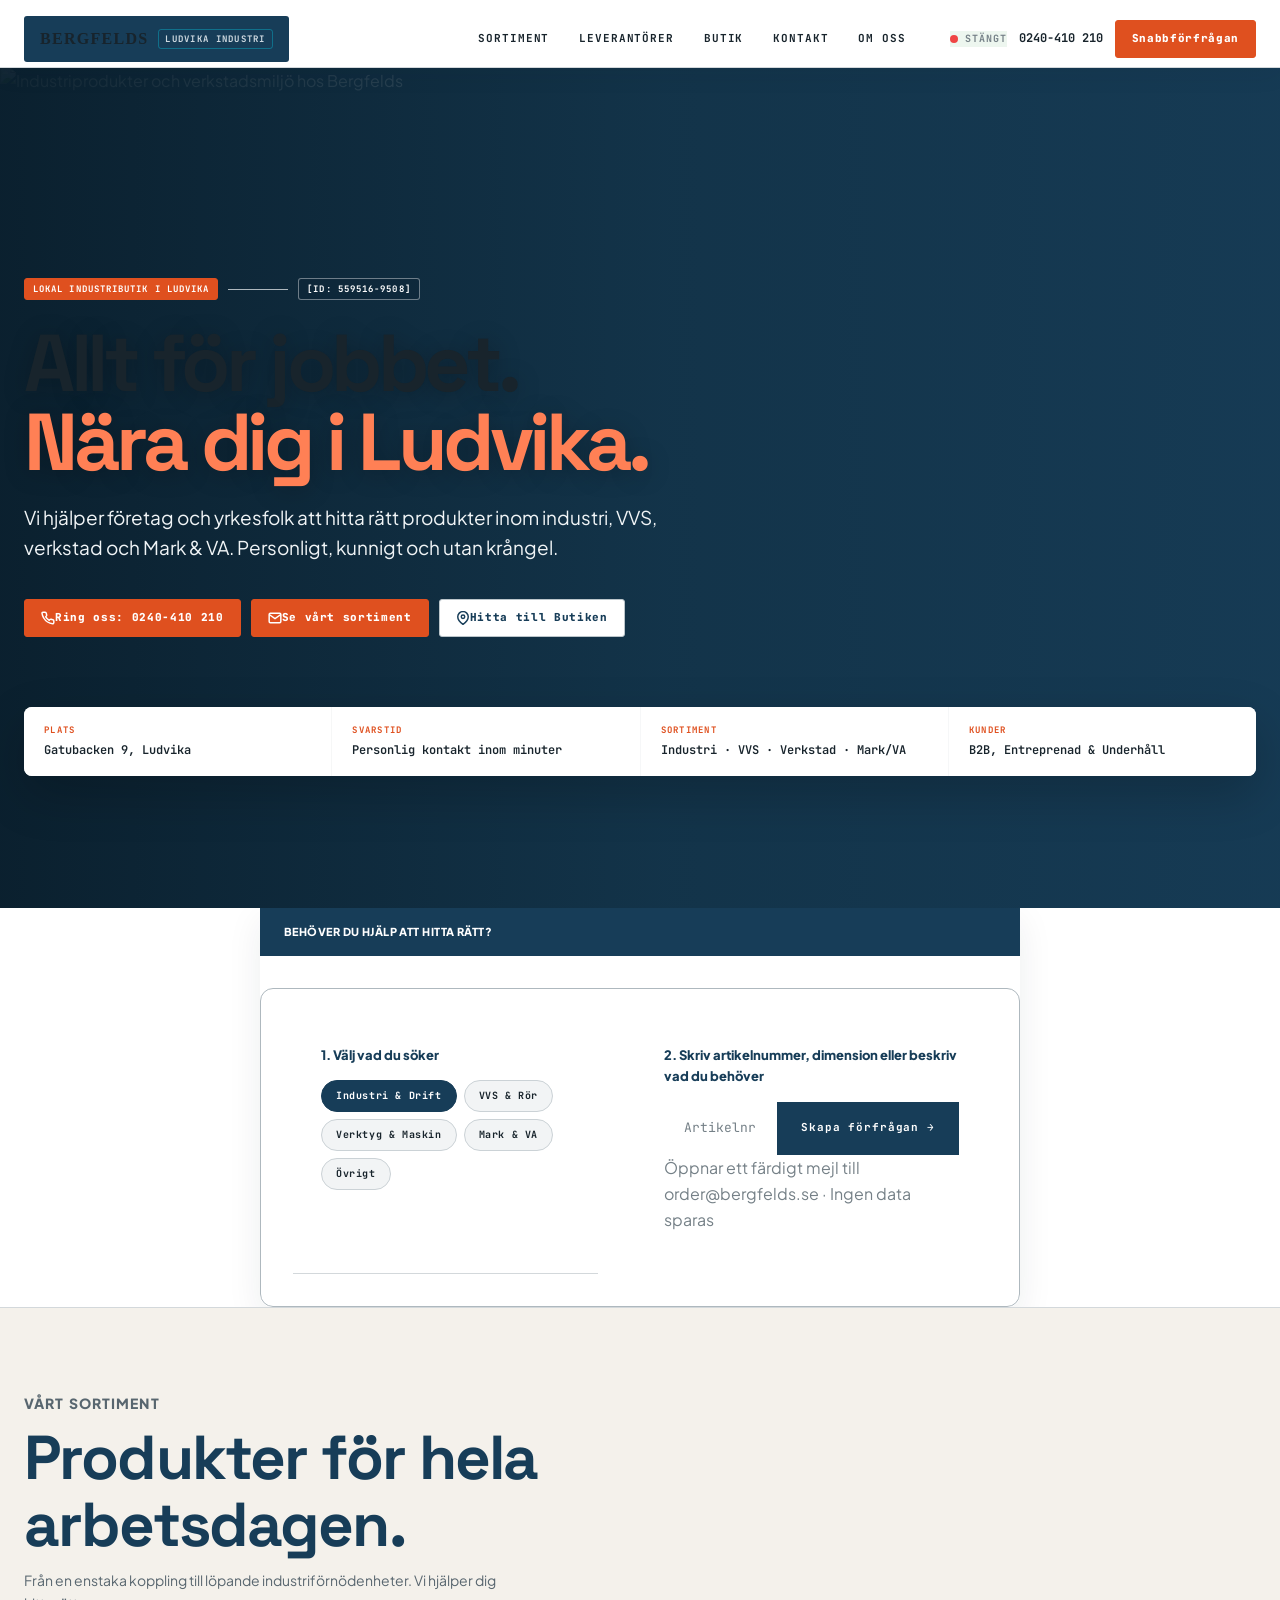
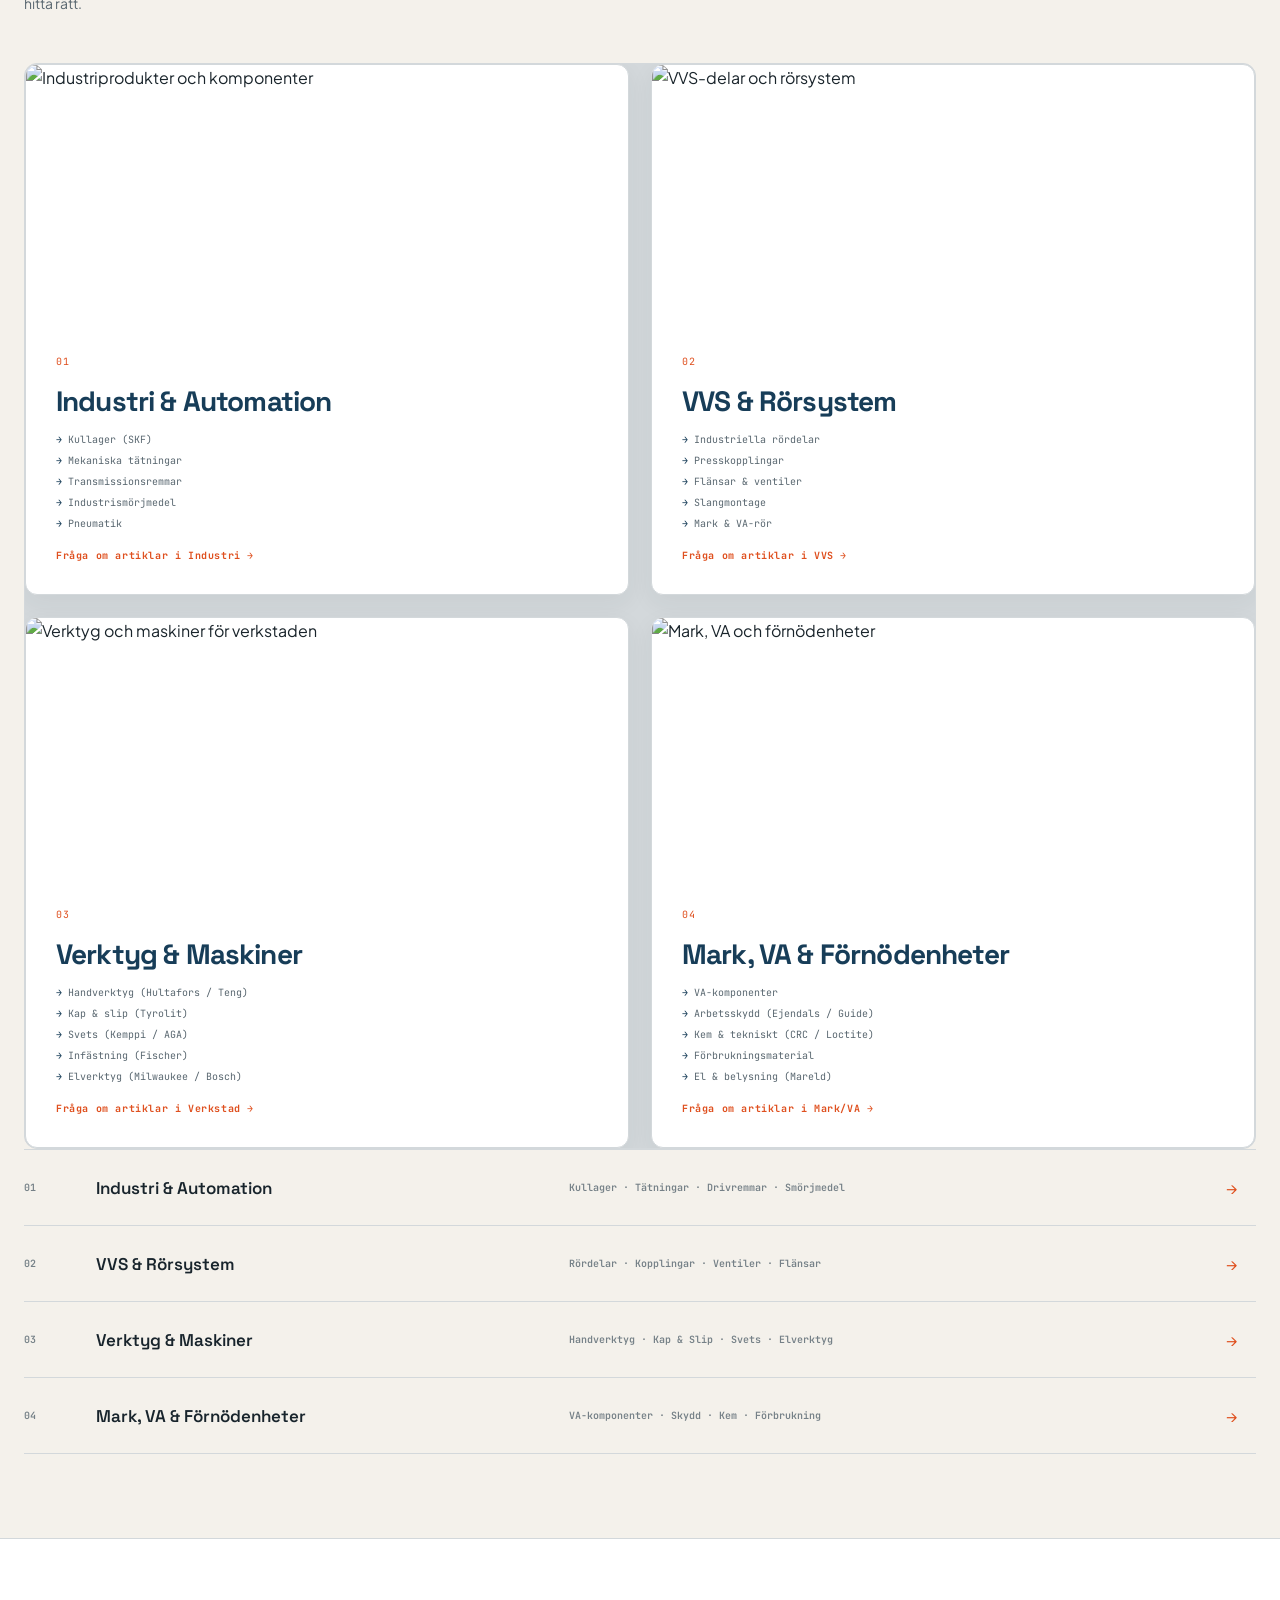
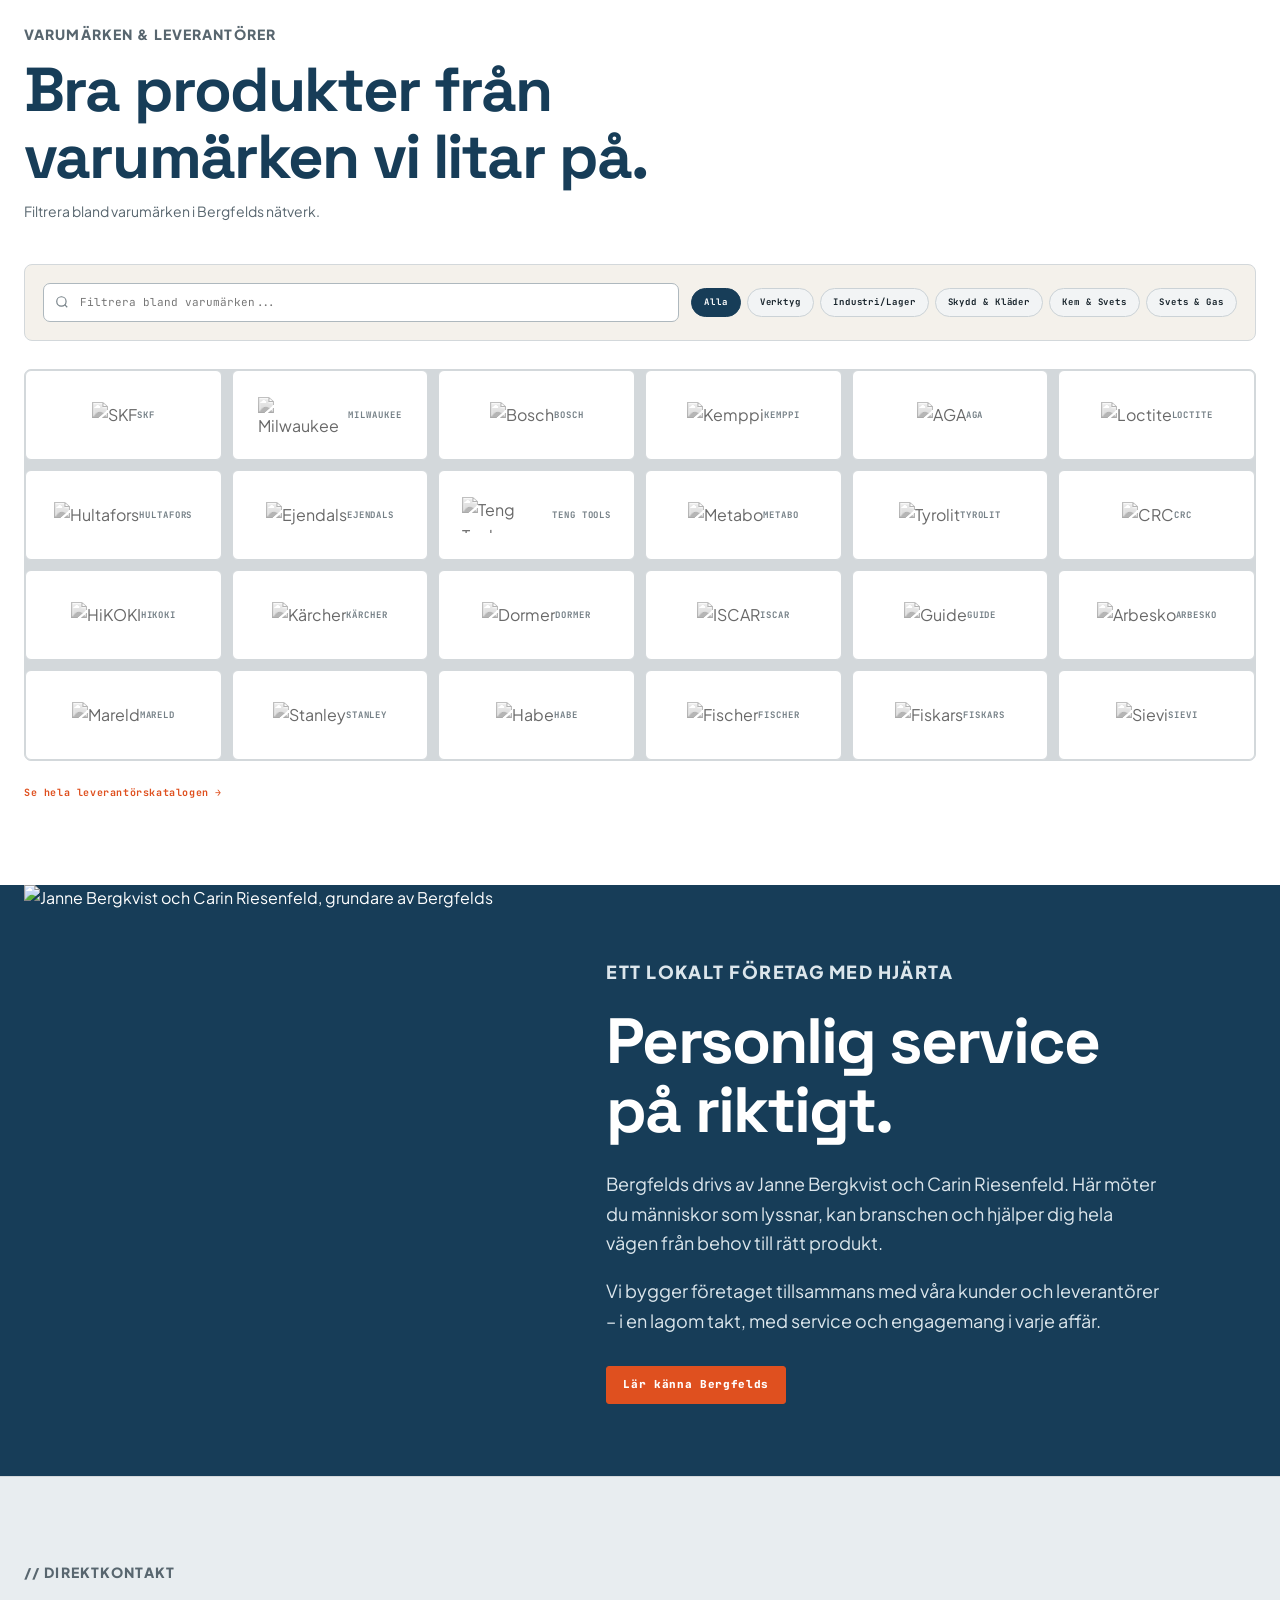
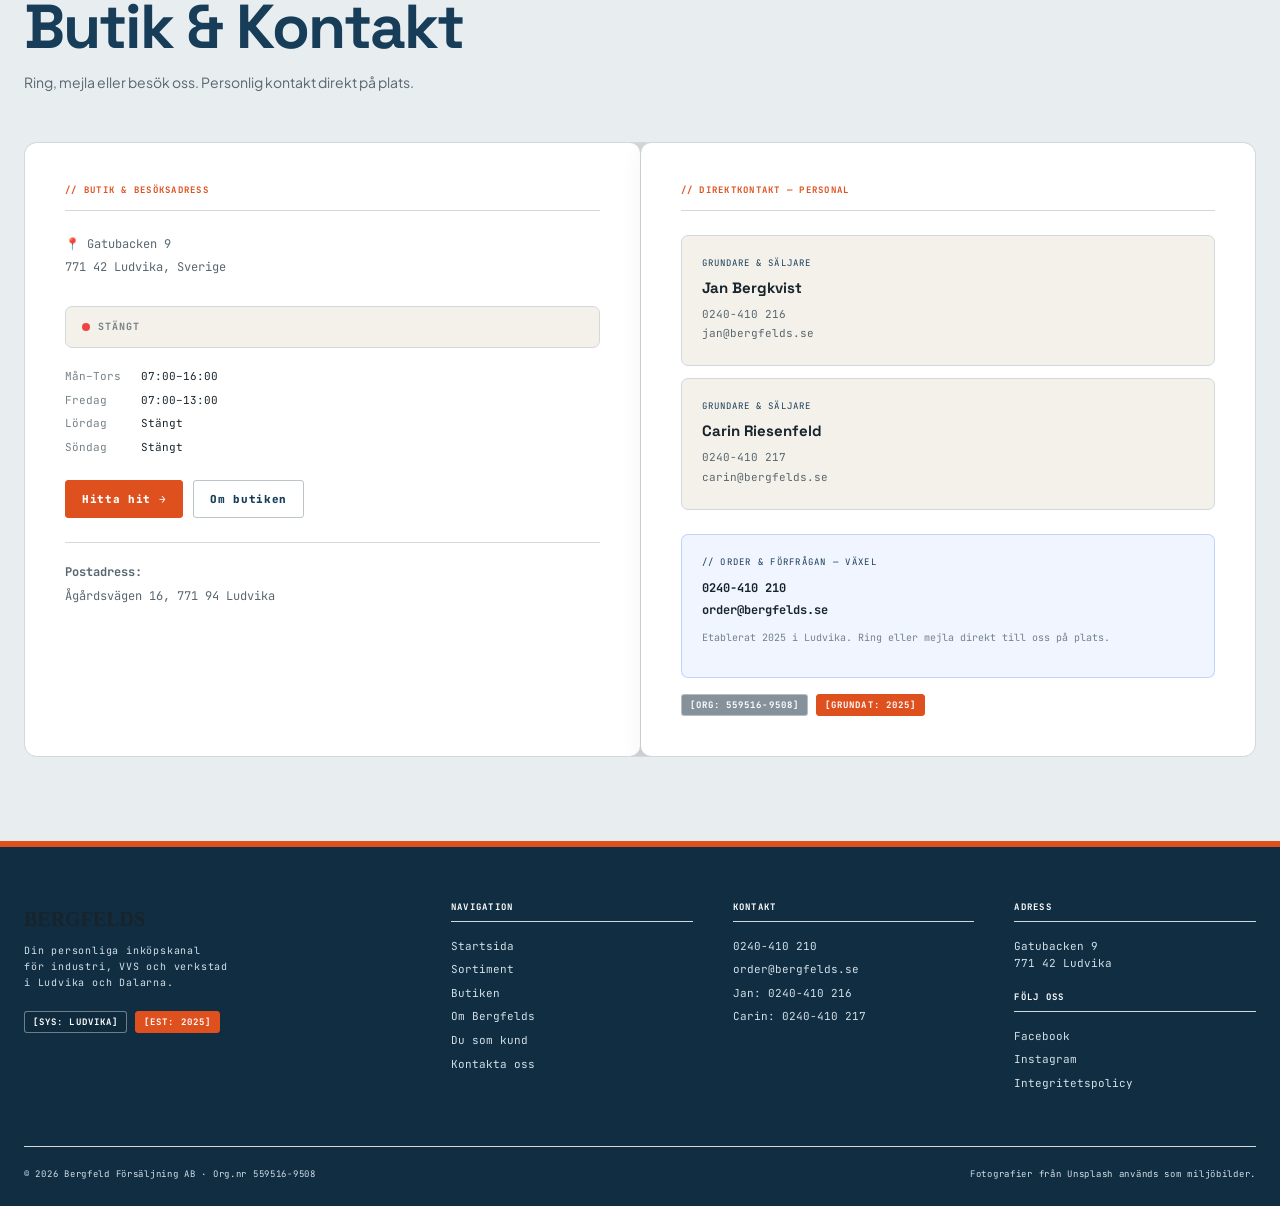
==== commit 22b583ae: "Reframe design around local industrial shop" ====
--- a/index.html
+++ b/index.html
@@ -44,34 +44,31 @@
 
     <!-- ═══ HERO ═══ -->
     <section class="hero">
-      <div class="hero-bg">
-        <div class="hero-bg-grid"></div>
-        <div class="hero-bg-glow"></div>
-      </div>
+      <div class="hero-bg"><img src="assets/bergfelds-original-industry.jpg" alt="Industriprodukter och verkstadsmiljö hos Bergfelds" loading="eager"><div class="hero-bg-grid"></div></div>
       <div class="container hero-content">
         <div class="hero-eyebrow">
-          <span class="badge accent">[SYS: LUDVIKA]</span>
+          <span class="badge accent">LOKAL INDUSTRIBUTIK I LUDVIKA</span>
           <span class="hero-rule"></span>
           <span class="badge">[ID: 559516-9508]</span>
         </div>
 
         <h1 class="hero-title" data-reveal>
-          Lokal industriförsörjning.<br>
-          <span class="accent">Direkt kontakt,</span> rätt komponenter.
+          Allt för jobbet.<br>
+          <span class="accent">Nära dig i Ludvika.</span>
         </h1>
 
         <p class="hero-sub" data-reveal>
-          Inköpspartner för industri, VVS och verkstad i Ludvika och Dalarna.&nbsp;Inga omvägar.
+          Vi hjälper företag och yrkesfolk att hitta rätt produkter inom industri, VVS, verkstad och Mark &amp; VA. Personligt, kunnigt och utan krångel.
         </p>
 
         <div class="hero-actions" data-reveal>
           <a class="btn btn-primary" href="tel:+46240410210">
             <svg width="14" height="14" viewBox="0 0 24 24" fill="none" stroke="currentColor" stroke-width="2.5" aria-hidden="true"><path d="M22 16.92v3a2 2 0 0 1-2.18 2 19.79 19.79 0 0 1-8.63-3.07A19.5 19.5 0 0 1 4.69 12 19.79 19.79 0 0 1 1.61 3.42C2 2.2 2.95 2 4 2h3a2 2 0 0 1 2 1.72c.127.96.361 1.903.7 2.81a2 2 0 0 1-.45 2.11L8.09 9.91a16 16 0 0 0 6 6l1.27-1.27a2 2 0 0 1 2.11-.45c.907.339 1.85.573 2.81.7A2 2 0 0 1 22 16.92z"></path></svg>
-            Ring Direkt: 0240-410 210
+            Ring oss: 0240-410 210
           </a>
-          <a class="btn btn-cyan" href="#forfragan">
+          <a class="btn btn-cyan" href="sortiment.html">
             <svg width="14" height="14" viewBox="0 0 24 24" fill="none" stroke="currentColor" stroke-width="2.5" aria-hidden="true"><path d="M4 4h16c1.1 0 2 .9 2 2v12c0 1.1-.9 2-2 2H4c-1.1 0-2-.9-2-2V6c0-1.1.9-2 2-2z"></path><polyline points="22,6 12,13 2,6"></polyline></svg>
-            Skicka Artikellista / Förfrågan
+            Se vårt sortiment
           </a>
           <a class="btn btn-ghost" href="https://www.google.com/maps/search/?api=1&query=Gatubacken+9+771+42+Ludvika" target="_blank" rel="noreferrer">
             <svg width="14" height="14" viewBox="0 0 24 24" fill="none" stroke="currentColor" stroke-width="2.5" aria-hidden="true"><path d="M21 10c0 7-9 13-9 13s-9-6-9-13a9 9 0 0 1 18 0z"></path><circle cx="12" cy="10" r="3"></circle></svg>
@@ -100,7 +97,7 @@
       </div>
     </section>
 
-    <!-- ═══ QUICK INQUIRY TERMINAL ═══ -->
+    <!-- Snabb förfrågan -->
     <section class="terminal-section" id="forfragan" aria-labelledby="terminal-title">
       <div class="container">
         <div class="terminal-wrapper">
@@ -108,12 +105,12 @@
             <div class="terminal-dots">
               <span></span><span></span><span></span>
             </div>
-            <span class="terminal-title">BERGFELDS_TERMINAL v1.0 — FÖRFRÅGNINGSSYSTEM</span>
+            <span class="terminal-title">BEHÖVER DU HJÄLP ATT HITTA RÄTT?</span>
           </div>
 
           <div class="terminal-body">
             <div class="terminal-step">
-              <p class="step-label">// STEG 01 — Välj produktområde</p>
+              <p class="step-label">1. Välj vad du söker</p>
               <div class="segment-pills" role="group" aria-label="Välj område">
                 <button class="pill active" type="button" data-area="Industri &amp; Drift">Industri &amp; Drift</button>
                 <button class="pill" type="button" data-area="VVS &amp; Rör">VVS &amp; Rör</button>
@@ -124,7 +121,7 @@
             </div>
 
             <div class="terminal-step">
-              <p class="step-label">// STEG 02 — Artikelnr, dimension eller beskrivning</p>
+              <p class="step-label">2. Skriv artikelnummer, dimension eller beskriv vad du behöver</p>
               <form class="terminal-input" id="terminal-form">
                 <input
                   type="text"
@@ -149,13 +146,14 @@
     <section class="section assortment-section" id="sortimentskarta" aria-labelledby="assortment-title">
       <div class="container">
         <div class="section-header" data-reveal>
-          <p class="section-eyebrow">// PRODUKTMATRIS</p>
-          <h2 id="assortment-title">Fyra produktområden.<br>Ett personligt svar.</h2>
-          <p>Välj ett område – vi hjälper dig hitta rätt artikel, leverantör och pris.</p>
+          <p class="section-eyebrow">VÅRT SORTIMENT</p>
+          <h2 id="assortment-title">Produkter för hela arbetsdagen.</h2>
+          <p>Från en enstaka koppling till löpande industriförnödenheter. Vi hjälper dig hitta rätt.</p>
         </div>
 
         <div class="assortment-grid" data-reveal>
           <article class="assortment-card">
+            <img class="assortment-image" src="assets/industry.jpg" alt="Industriprodukter och komponenter" loading="lazy">
             <div class="card-number">01</div>
             <div class="card-icon" aria-hidden="true">⚙</div>
             <h3 class="card-title">Industri &amp; Automation</h3>
@@ -172,6 +170,7 @@
           </article>
 
           <article class="assortment-card">
+            <img class="assortment-image" src="assets/plumbing.jpg" alt="VVS-delar och rörsystem" loading="lazy">
             <div class="card-number">02</div>
             <div class="card-icon" aria-hidden="true">🔧</div>
             <h3 class="card-title">VVS &amp; Rörsystem</h3>
@@ -188,6 +187,7 @@
           </article>
 
           <article class="assortment-card">
+            <img class="assortment-image" src="assets/workshop.jpg" alt="Verktyg och maskiner för verkstaden" loading="lazy">
             <div class="card-number">03</div>
             <div class="card-icon" aria-hidden="true">🛠</div>
             <h3 class="card-title">Verktyg &amp; Maskiner</h3>
@@ -204,6 +204,7 @@
           </article>
 
           <article class="assortment-card">
+            <img class="assortment-image" src="assets/editorial/warehouse-logistics.jpg" alt="Mark, VA och förnödenheter" loading="lazy">
             <div class="card-number">04</div>
             <div class="card-icon" aria-hidden="true">🏗</div>
             <h3 class="card-title">Mark, VA &amp; Förnödenheter</h3>
@@ -231,8 +232,8 @@
     <section class="section suppliers-section" id="leverantorer" aria-labelledby="suppliers-title">
       <div class="container">
         <div class="section-header" data-reveal>
-          <p class="section-eyebrow">// LEVERANTÖRSNÄTVERK</p>
-          <h2 id="suppliers-title">Ledande varumärken. Personlig tillgång.</h2>
+          <p class="section-eyebrow">VARUMÄRKEN &amp; LEVERANTÖRER</p>
+          <h2 id="suppliers-title">Bra produkter från varumärken vi litar på.</h2>
           <p>Filtrera bland varumärken i Bergfelds nätverk.</p>
         </div>
 
@@ -266,6 +267,19 @@
     </section>
 
     <!-- ═══ CONTACT CONSOLE ═══ -->
+    <section class="section local-story" aria-labelledby="local-story-title">
+      <div class="container local-story-grid" data-reveal>
+        <figure class="local-story-photo"><img src="assets/bergfelds-founders.jpg" alt="Janne Bergkvist och Carin Riesenfeld, grundare av Bergfelds" loading="lazy"></figure>
+        <div class="local-story-copy">
+          <p class="section-eyebrow">ETT LOKALT FÖRETAG MED HJÄRTA</p>
+          <h2 id="local-story-title">Personlig service på riktigt.</h2>
+          <p>Bergfelds drivs av Janne Bergkvist och Carin Riesenfeld. Här möter du människor som lyssnar, kan branschen och hjälper dig hela vägen från behov till rätt produkt.</p>
+          <p>Vi bygger företaget tillsammans med våra kunder och leverantörer – i en lagom takt, med service och engagemang i varje affär.</p>
+          <a class="btn btn-primary" href="om-bergfelds.html">Lär känna Bergfelds</a>
+        </div>
+      </div>
+    </section>
+
     <section class="section contact-section" id="kontakt" aria-labelledby="contact-title">
       <div class="container">
         <div class="section-header" data-reveal>
--- a/style.css
+++ b/style.css
@@ -1390,3 +1390,19 @@
 
 @media(max-width:1024px){.category-catalog-grid{grid-template-columns:repeat(2,1fr)}.spec-grid{grid-template-columns:1fr 1fr}.store-practical-grid,.founder-grid,.intro-grid,.promise-grid,.contact-layout{grid-template-columns:1fr}.flow-grid,.values-editorial{grid-template-columns:1fr 1fr}}
 @media(max-width:768px){.page-hero-dark,.page-hero,.customer-hero{min-height:390px;padding:95px 0 50px}.page-hero-dark h1,.page-hero h1,.customer-hero h1{font-size:36px}.flow-grid,.values-editorial,.service-editorial,.direction-grid,.category-catalog-grid,.spec-grid{grid-template-columns:1fr}.map-row{grid-template-columns:42px 1fr 24px}.map-desc{display:none}.contact-band,.category-cta>.container,.cta-bar{align-items:flex-start;flex-direction:column}.contact-band-details{align-items:flex-start}.category-tech-hero{min-height:500px}.category-cta>.container>div:last-child{width:100%;flex-direction:column}.category-cta .btn{width:100%}.policy-content{padding:24px}}
+
+/* Local industrial shop direction */
+:root{--bg:#f4f1eb;--surface:#fff;--surface-2:#e8edf0;--border:#d3d8db;--border-bright:#aeb8be;--cobalt:#173d58;--cyan:#df501f;--accent:#df501f;--accent-glow:rgba(223,80,31,.15);--text:#18242c;--text-muted:#58666f;--text-dim:#758087;--green:#237a46;--orange:#df501f;--radius-sm:3px;--radius:7px;--radius-lg:13px;--max:1240px}
+body{background:var(--bg);color:var(--text)}body::before{display:none}.section{padding:84px 0;border-color:var(--border)}p{color:var(--text-muted)}:focus-visible{outline:3px solid var(--accent);outline-offset:4px}
+.site-header{background:rgba(255,255,255,.97);border-color:var(--border);box-shadow:0 6px 24px rgba(18,33,42,.07)}.header-inner{min-height:78px}.site-logo{padding:10px 16px;border-radius:3px;background:var(--cobalt);color:#fff}.logo-mark{font-family:Georgia,serif;letter-spacing:.08em}.logo-badge{color:#cfdae1}.site-nav a,.header-phone{color:var(--text);font-weight:700}.site-nav a::after{background:var(--accent)}.header-status{border-color:#c8dfcf;background:#edf6ef;color:#235f39}#menu-btn{color:var(--text)}
+.btn,.button{border-radius:3px;font-weight:800;text-transform:none}.btn-primary,.btn-cyan,.button.primary{border-color:var(--accent);background:var(--accent);color:#fff;box-shadow:none}.btn-primary:hover,.btn-cyan:hover{border-color:#bd3f16;background:#bd3f16}.btn-ghost,.button.ghost{border-color:#bbc5ca;background:#fff;color:var(--cobalt)}
+.hero{min-height:690px;position:relative;overflow:hidden;background:var(--cobalt);color:#fff}.hero-bg{position:absolute;inset:0}.hero-bg>img{width:100%;height:100%;object-fit:cover;filter:saturate(.78)}.hero-bg::after{content:"";position:absolute;inset:0;background:linear-gradient(90deg,rgba(10,31,45,.96),rgba(18,50,71,.86) 52%,rgba(18,50,71,.22))}.hero-bg-grid,.hero-bg-glow{display:none}.hero-content{position:relative;z-index:2;padding-top:110px;padding-bottom:52px}.hero-title{max-width:900px;color:#fff;font-size:clamp(48px,6.3vw,82px);line-height:.98;letter-spacing:-.055em;text-shadow:0 3px 24px rgba(0,0,0,.25)}.hero-title .accent{color:#ff8055}.hero-sub{max-width:700px;color:#f0f4f6;font-size:19px}.hero-actions .btn{opacity:1}.badge{border-color:rgba(255,255,255,.4);background:rgba(14,39,56,.5);color:#fff}.badge.accent{border-color:var(--accent);background:var(--accent);color:#fff}.hero-telemetry{margin-top:70px;border:0;border-radius:8px;background:rgba(255,255,255,.96);color:var(--text);box-shadow:0 18px 50px rgba(0,0,0,.2)}.telemetry-cell{border-color:var(--border)}.telemetry-cell .label{color:var(--accent)}.telemetry-cell .value{color:var(--text)}
+.terminal-section{padding:0;border:0;background:#fff}.terminal-wrapper{border:0;border-radius:0 0 12px 12px;overflow:hidden;box-shadow:0 12px 35px rgba(25,43,54,.08)}.terminal-header{padding:15px 24px;border:0;background:var(--cobalt)}.terminal-title{color:#fff;font-family:var(--font-body);font-weight:800;letter-spacing:.04em}.terminal-dots{display:none}.terminal-body{display:grid;grid-template-columns:1fr 1.15fr;gap:38px;padding:32px;background:#fff;color:var(--text)}.step-label{color:var(--cobalt);font-family:var(--font-body);font-size:13px;font-weight:800;letter-spacing:0;text-transform:none}.pill,.filter-pill{border-color:#cbd2d6;border-radius:999px;background:#f2f4f5;color:var(--text)}.pill.active,.filter-pill.active{border-color:var(--cobalt);background:var(--cobalt);color:#fff}.terminal-input{display:grid;grid-template-columns:minmax(0,1fr) auto}.terminal-input input,.supplier-search{min-width:0;border-color:#aeb8be;background:#fff;color:var(--text)}.send-btn{background:var(--accent);color:#fff}.terminal-note{color:var(--text-dim)}
+.section-header{max-width:780px;margin-bottom:40px}.section-eyebrow{color:var(--accent);font-family:var(--font-body);font-weight:800;letter-spacing:.08em}.section-header h2{font-size:clamp(38px,5vw,62px);color:var(--cobalt)}.assortment-section{background:var(--bg)}.assortment-grid{grid-template-columns:repeat(2,1fr);gap:22px}.assortment-card{position:relative;padding:0 30px 30px;overflow:hidden;border:1px solid var(--border);border-radius:12px;background:#fff;box-shadow:0 8px 24px rgba(26,45,57,.06)}.assortment-card:hover{transform:translateY(-5px);border-color:#9cabb3;box-shadow:0 18px 40px rgba(26,45,57,.12)}.assortment-image{width:calc(100% + 60px);height:245px;margin:0 -30px 28px;object-fit:cover;filter:saturate(.86);transition:transform .45s}.assortment-card:hover .assortment-image{transform:scale(1.025)}.card-number,.card-link{color:var(--accent)}.card-icon{display:none}.card-title{color:var(--cobalt);font-size:28px}.card-specs li{border-color:var(--border);color:var(--text-muted)}
+.suppliers-section{background:#fff}.supplier-controls{padding:18px;border:1px solid var(--border);border-radius:8px;background:var(--bg)}.brand-grid,.supplier-directory{gap:10px}.brand-tile,.supplier-directory-card{border:1px solid var(--border);border-radius:6px;background:#fff;color:var(--text);box-shadow:none}.brand-tile img,.directory-logo img{filter:grayscale(1);opacity:.68}.brand-tile:hover img,.brand-tile:focus-within img,.supplier-directory-card:hover img{filter:none;opacity:1}
+.local-story{padding:0;border:0;background:var(--cobalt);color:#fff}.local-story-grid{display:grid;grid-template-columns:minmax(300px,.8fr) 1.2fr;min-height:580px}.local-story-photo{margin:0;overflow:hidden}.local-story-photo img{width:100%;height:100%;object-fit:cover;object-position:center 30%}.local-story-copy{display:flex;flex-direction:column;justify-content:center;padding:72px clamp(36px,7vw,100px)}.local-story-copy h2{margin:10px 0 24px;font-size:clamp(42px,5vw,66px)}.local-story-copy p{max-width:650px;color:#dce6ec;font-size:18px}.local-story-copy .btn{align-self:flex-start;margin-top:12px}
+.contact-section{background:#e8edf0}.contact-panel,.store-card,.hours-panel,.contact-card,.status-card,.policy-content{border-color:var(--border)!important;border-radius:10px!important;background:#fff!important;color:var(--text)!important;box-shadow:0 8px 25px rgba(23,43,56,.06)}.contact-panel-title,.eyebrow,.kicker{color:var(--accent)!important}.contact-panel h2,.contact-panel h3,.store-card h2,.hours-panel h2{color:var(--cobalt)}.site-footer{border-top:6px solid var(--accent);background:#102d42;color:#fff}.site-footer p,.site-footer a{color:#d4e0e7}.footer-col h4{color:#fff}.footer-logo-mark{font-family:Georgia,serif}
+.page-hero,.page-hero-dark,.category-hero,.customer-hero{border:0;background:var(--cobalt);color:#fff}.page-hero h1,.page-hero-dark h1,.category-hero h1,.customer-hero h1{color:#fff}.page-hero p,.page-hero-dark p,.category-hero p,.customer-hero p{color:#dce6ec}.hero-side-image img,.founders-photo,.store-image img,.product-list img,.category-hero-image img{border-radius:10px;box-shadow:0 18px 45px rgba(0,0,0,.18)}.product-list article,.category-catalog article,.value-cards article,.benefits article,.flow-grid article{border-color:var(--border)!important;border-radius:9px!important;background:#fff!important;color:var(--text)!important}.product-list h2,.category-catalog h3,.value-cards h3,.benefits h3,.flow-grid h3{color:var(--cobalt)}
+@media(max-width:1024px){.terminal-body{grid-template-columns:1fr}.local-story-grid{grid-template-columns:1fr 1fr}}
+@media(max-width:768px){.hero{min-height:auto}.hero-content{padding-top:82px}.hero-title{font-size:48px}.hero-bg::after{background:linear-gradient(rgba(10,31,45,.88),rgba(10,31,45,.95))}.hero-telemetry{grid-template-columns:1fr 1fr;margin-top:48px}.assortment-grid{grid-template-columns:1fr}.local-story-grid{grid-template-columns:1fr}.local-story-photo{height:440px}.local-story-copy{padding:54px 24px}}
+@media(max-width:390px){.hero-title{font-size:41px}.hero-telemetry{grid-template-columns:1fr}.terminal-body{padding:24px 18px}.assortment-card{padding:0 20px 24px}.assortment-image{width:calc(100% + 40px);height:210px;margin-right:-20px;margin-left:-20px}}
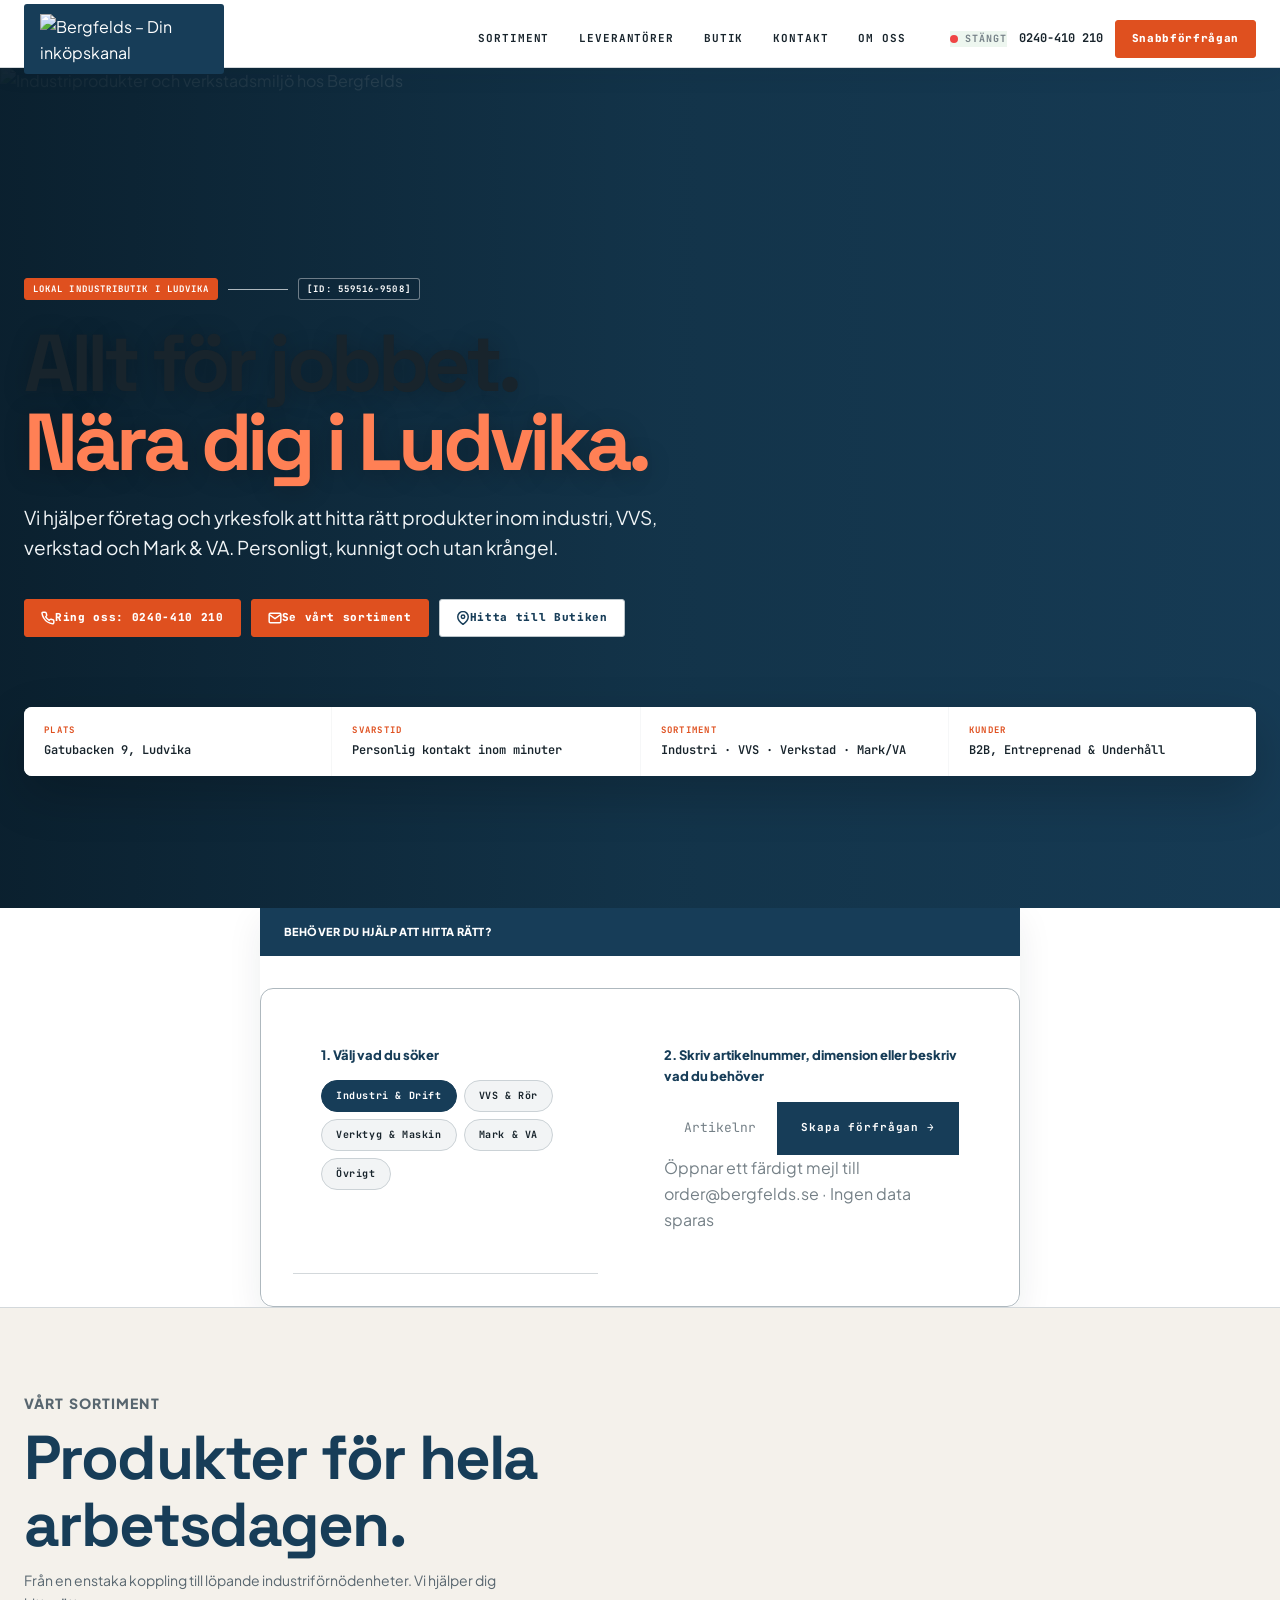
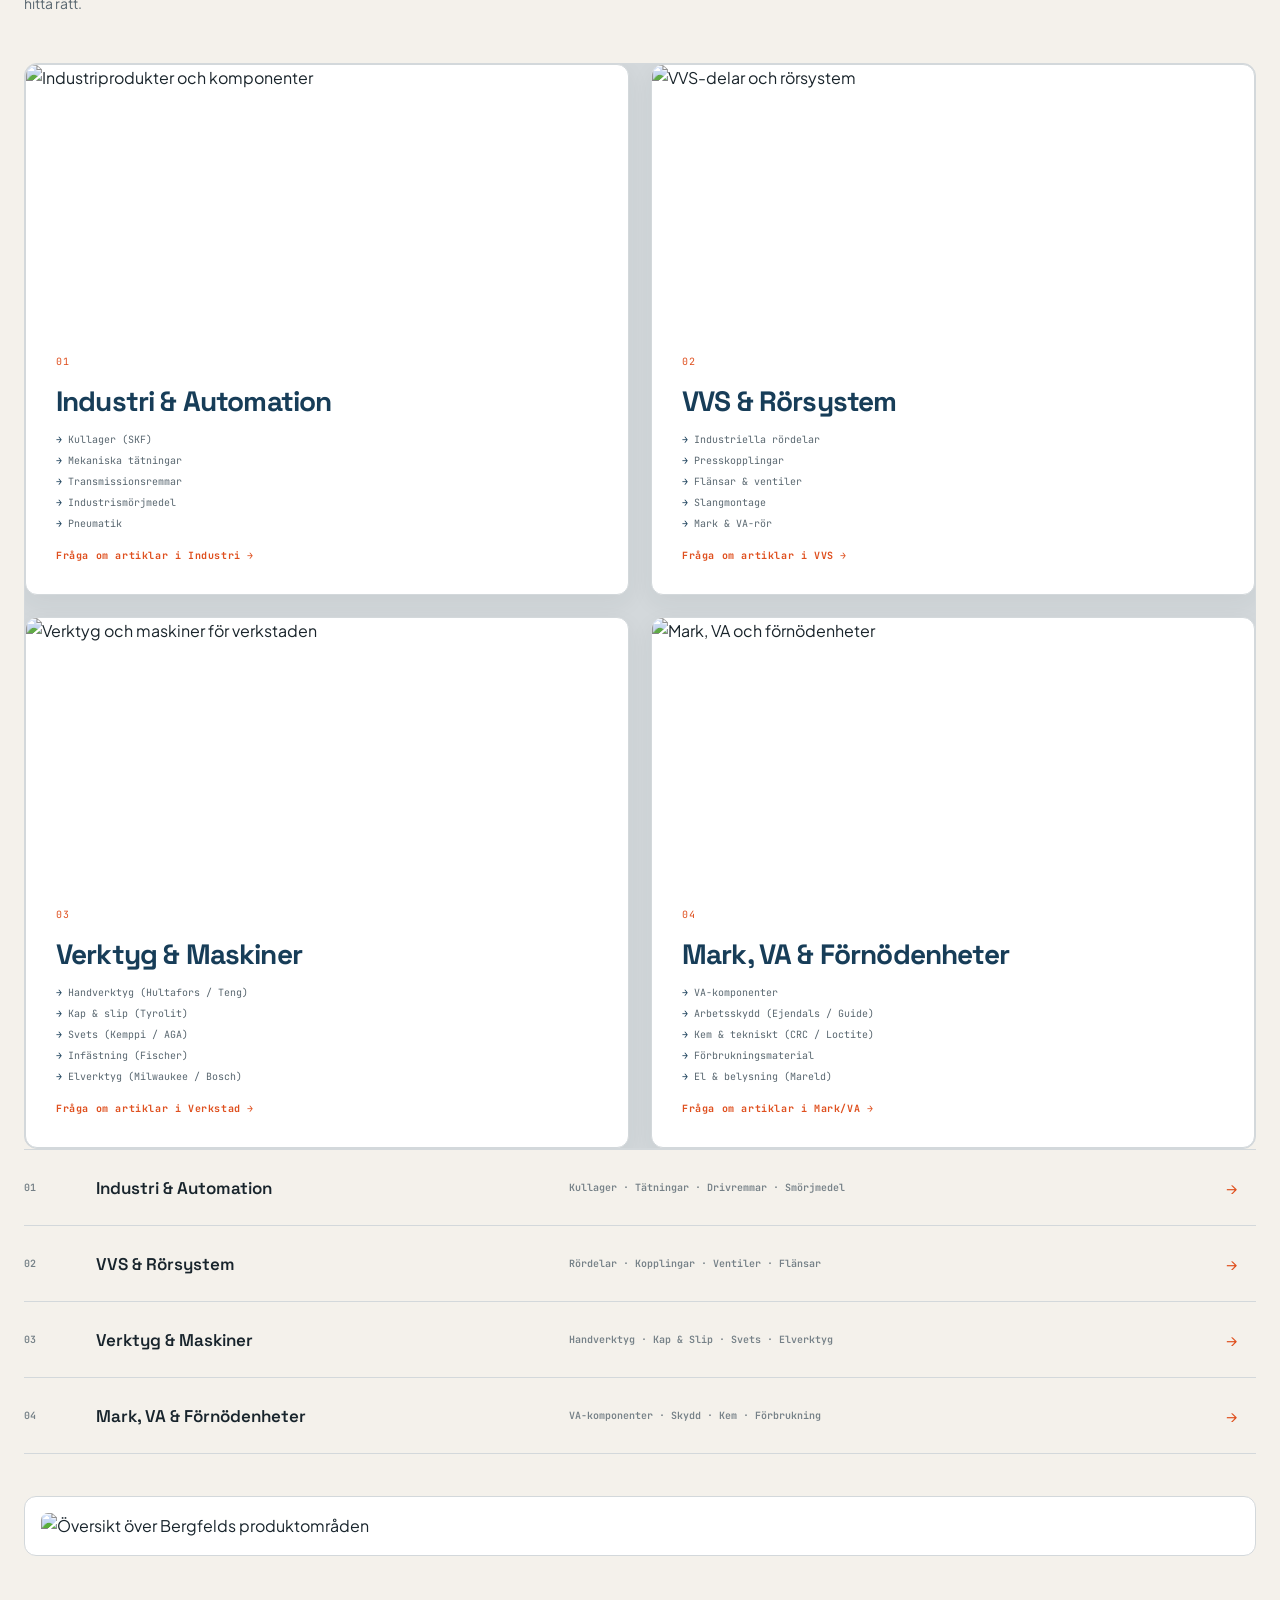
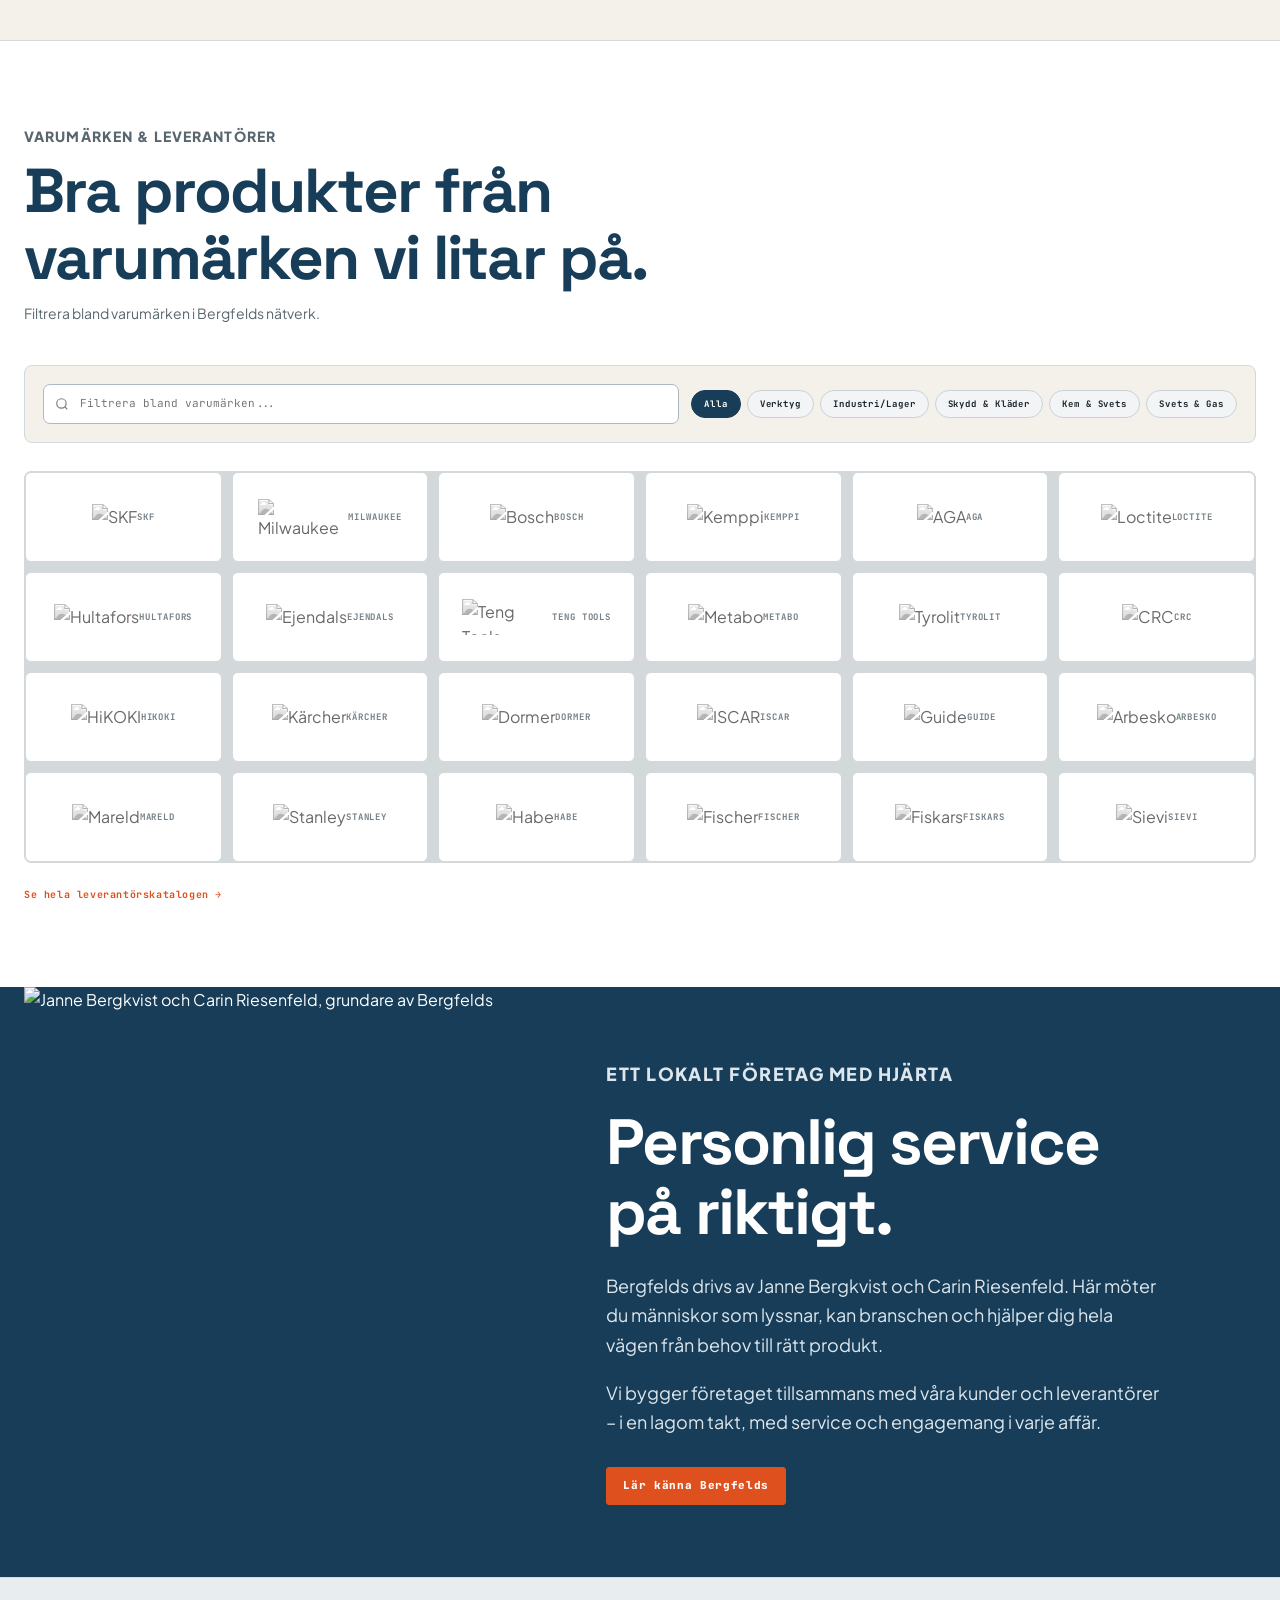
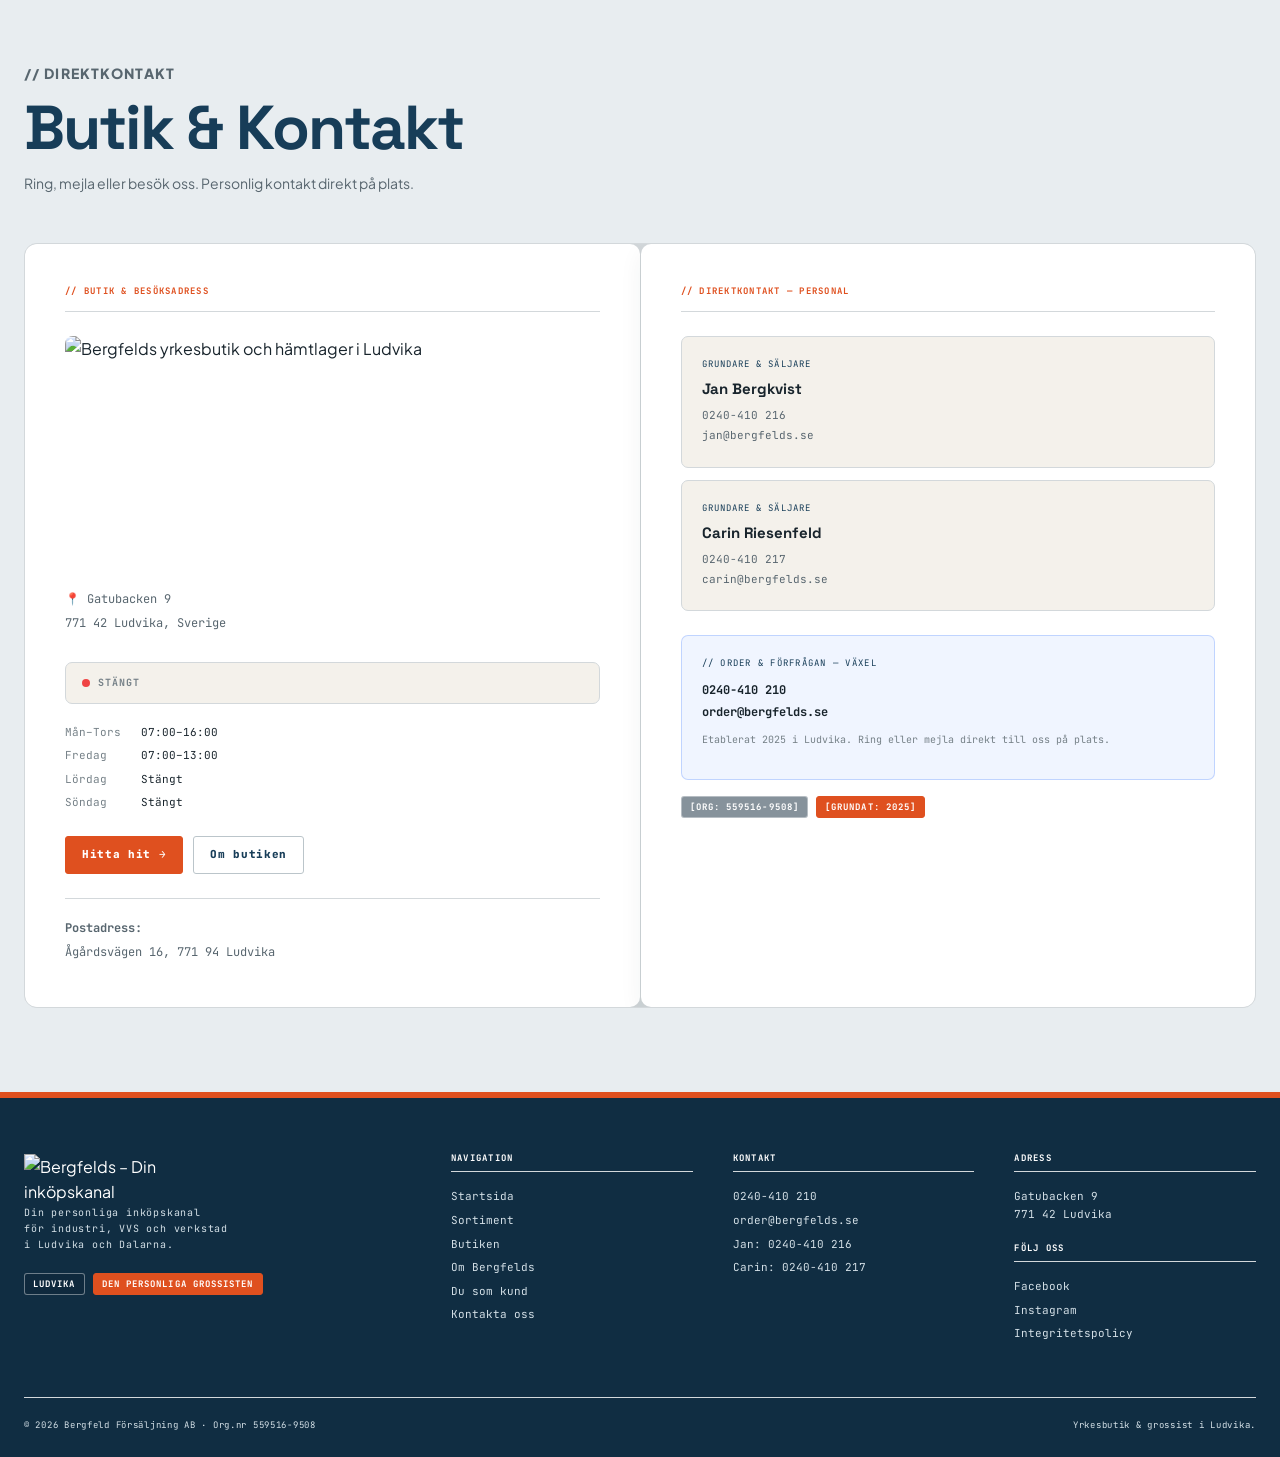
==== commit 373d25af: "Use Bergfelds branding and full asset library" ====
--- a/index.html
+++ b/index.html
@@ -18,8 +18,7 @@
   <header class="site-header">
     <div class="container header-inner">
       <a class="site-logo" href="index.html" aria-label="Bergfelds startsida">
-        <span class="logo-mark">BERGFELDS</span>
-        <span class="logo-badge">LUDVIKA INDUSTRI</span>
+        <img src="assets/bergfelds-wordmark.svg" alt="Bergfelds – Din inköpskanal">
       </a>
       <nav class="site-nav" aria-label="Huvudmeny">
         <a href="sortiment.html">Sortiment</a>
@@ -225,6 +224,9 @@
         <div class="category-map-wrap" data-reveal>
           <div data-category-map></div>
         </div>
+        <figure class="range-overview" data-reveal>
+          <img src="assets/bergfelds-product-overview.jpg" alt="Översikt över Bergfelds produktområden" loading="lazy">
+        </figure>
       </div>
     </section>
 
@@ -292,6 +294,7 @@
           <!-- Left panel: Store -->
           <div class="contact-panel">
             <p class="contact-panel-title">// BUTIK &amp; BESÖKSADRESS</p>
+            <img class="store-contact-photo" src="assets/bergfelds-shop-placeholder.png" alt="Bergfelds yrkesbutik och hämtlager i Ludvika" loading="lazy">
 
             <div class="contact-address-block">
               <p class="address-line">📍 Gatubacken 9</p>
@@ -384,11 +387,11 @@
     <div class="container">
       <div class="footer-grid">
         <div class="footer-col">
-          <div class="footer-logo-mark">BERGFELDS</div>
+          <img class="footer-real-logo" src="assets/bergfelds-wordmark.svg" alt="Bergfelds – Din inköpskanal">
           <p class="footer-tagline">Din personliga inköpskanal<br>för industri, VVS och verkstad<br>i Ludvika och Dalarna.</p>
           <div style="margin-top:20px;display:flex;gap:8px;flex-wrap:wrap">
-            <span class="badge">[SYS: LUDVIKA]</span>
-            <span class="badge accent">[EST: 2025]</span>
+            <span class="badge">LUDVIKA</span>
+            <span class="badge accent">DEN PERSONLIGA GROSSISTEN</span>
           </div>
         </div>
         <div class="footer-col">
@@ -420,7 +423,7 @@
       </div>
       <div class="footer-bottom">
         <p>© <span data-year>2026</span> Bergfeld Försäljning AB · Org.nr 559516-9508</p>
-        <p>Fotografier från Unsplash används som miljöbilder.</p>
+        <p>Yrkesbutik &amp; grossist i Ludvika.</p>
       </div>
     </div>
   </footer>
--- a/style.css
+++ b/style.css
@@ -1395,6 +1395,7 @@
 :root{--bg:#f4f1eb;--surface:#fff;--surface-2:#e8edf0;--border:#d3d8db;--border-bright:#aeb8be;--cobalt:#173d58;--cyan:#df501f;--accent:#df501f;--accent-glow:rgba(223,80,31,.15);--text:#18242c;--text-muted:#58666f;--text-dim:#758087;--green:#237a46;--orange:#df501f;--radius-sm:3px;--radius:7px;--radius-lg:13px;--max:1240px}
 body{background:var(--bg);color:var(--text)}body::before{display:none}.section{padding:84px 0;border-color:var(--border)}p{color:var(--text-muted)}:focus-visible{outline:3px solid var(--accent);outline-offset:4px}
 .site-header{background:rgba(255,255,255,.97);border-color:var(--border);box-shadow:0 6px 24px rgba(18,33,42,.07)}.header-inner{min-height:78px}.site-logo{padding:10px 16px;border-radius:3px;background:var(--cobalt);color:#fff}.logo-mark{font-family:Georgia,serif;letter-spacing:.08em}.logo-badge{color:#cfdae1}.site-nav a,.header-phone{color:var(--text);font-weight:700}.site-nav a::after{background:var(--accent)}.header-status{border-color:#c8dfcf;background:#edf6ef;color:#235f39}#menu-btn{color:var(--text)}
+.site-logo img{display:block;width:168px;height:50px;object-fit:contain}.footer-real-logo{width:190px;max-height:88px;object-fit:contain}.range-overview{margin:42px 0 0;padding:16px;border:1px solid var(--border);border-radius:12px;background:#fff}.range-overview img{width:100%;border-radius:7px}.store-contact-photo{width:100%;height:230px;margin:0 0 24px;border-radius:8px;object-fit:cover}
 .btn,.button{border-radius:3px;font-weight:800;text-transform:none}.btn-primary,.btn-cyan,.button.primary{border-color:var(--accent);background:var(--accent);color:#fff;box-shadow:none}.btn-primary:hover,.btn-cyan:hover{border-color:#bd3f16;background:#bd3f16}.btn-ghost,.button.ghost{border-color:#bbc5ca;background:#fff;color:var(--cobalt)}
 .hero{min-height:690px;position:relative;overflow:hidden;background:var(--cobalt);color:#fff}.hero-bg{position:absolute;inset:0}.hero-bg>img{width:100%;height:100%;object-fit:cover;filter:saturate(.78)}.hero-bg::after{content:"";position:absolute;inset:0;background:linear-gradient(90deg,rgba(10,31,45,.96),rgba(18,50,71,.86) 52%,rgba(18,50,71,.22))}.hero-bg-grid,.hero-bg-glow{display:none}.hero-content{position:relative;z-index:2;padding-top:110px;padding-bottom:52px}.hero-title{max-width:900px;color:#fff;font-size:clamp(48px,6.3vw,82px);line-height:.98;letter-spacing:-.055em;text-shadow:0 3px 24px rgba(0,0,0,.25)}.hero-title .accent{color:#ff8055}.hero-sub{max-width:700px;color:#f0f4f6;font-size:19px}.hero-actions .btn{opacity:1}.badge{border-color:rgba(255,255,255,.4);background:rgba(14,39,56,.5);color:#fff}.badge.accent{border-color:var(--accent);background:var(--accent);color:#fff}.hero-telemetry{margin-top:70px;border:0;border-radius:8px;background:rgba(255,255,255,.96);color:var(--text);box-shadow:0 18px 50px rgba(0,0,0,.2)}.telemetry-cell{border-color:var(--border)}.telemetry-cell .label{color:var(--accent)}.telemetry-cell .value{color:var(--text)}
 .terminal-section{padding:0;border:0;background:#fff}.terminal-wrapper{border:0;border-radius:0 0 12px 12px;overflow:hidden;box-shadow:0 12px 35px rgba(25,43,54,.08)}.terminal-header{padding:15px 24px;border:0;background:var(--cobalt)}.terminal-title{color:#fff;font-family:var(--font-body);font-weight:800;letter-spacing:.04em}.terminal-dots{display:none}.terminal-body{display:grid;grid-template-columns:1fr 1.15fr;gap:38px;padding:32px;background:#fff;color:var(--text)}.step-label{color:var(--cobalt);font-family:var(--font-body);font-size:13px;font-weight:800;letter-spacing:0;text-transform:none}.pill,.filter-pill{border-color:#cbd2d6;border-radius:999px;background:#f2f4f5;color:var(--text)}.pill.active,.filter-pill.active{border-color:var(--cobalt);background:var(--cobalt);color:#fff}.terminal-input{display:grid;grid-template-columns:minmax(0,1fr) auto}.terminal-input input,.supplier-search{min-width:0;border-color:#aeb8be;background:#fff;color:var(--text)}.send-btn{background:var(--accent);color:#fff}.terminal-note{color:var(--text-dim)}
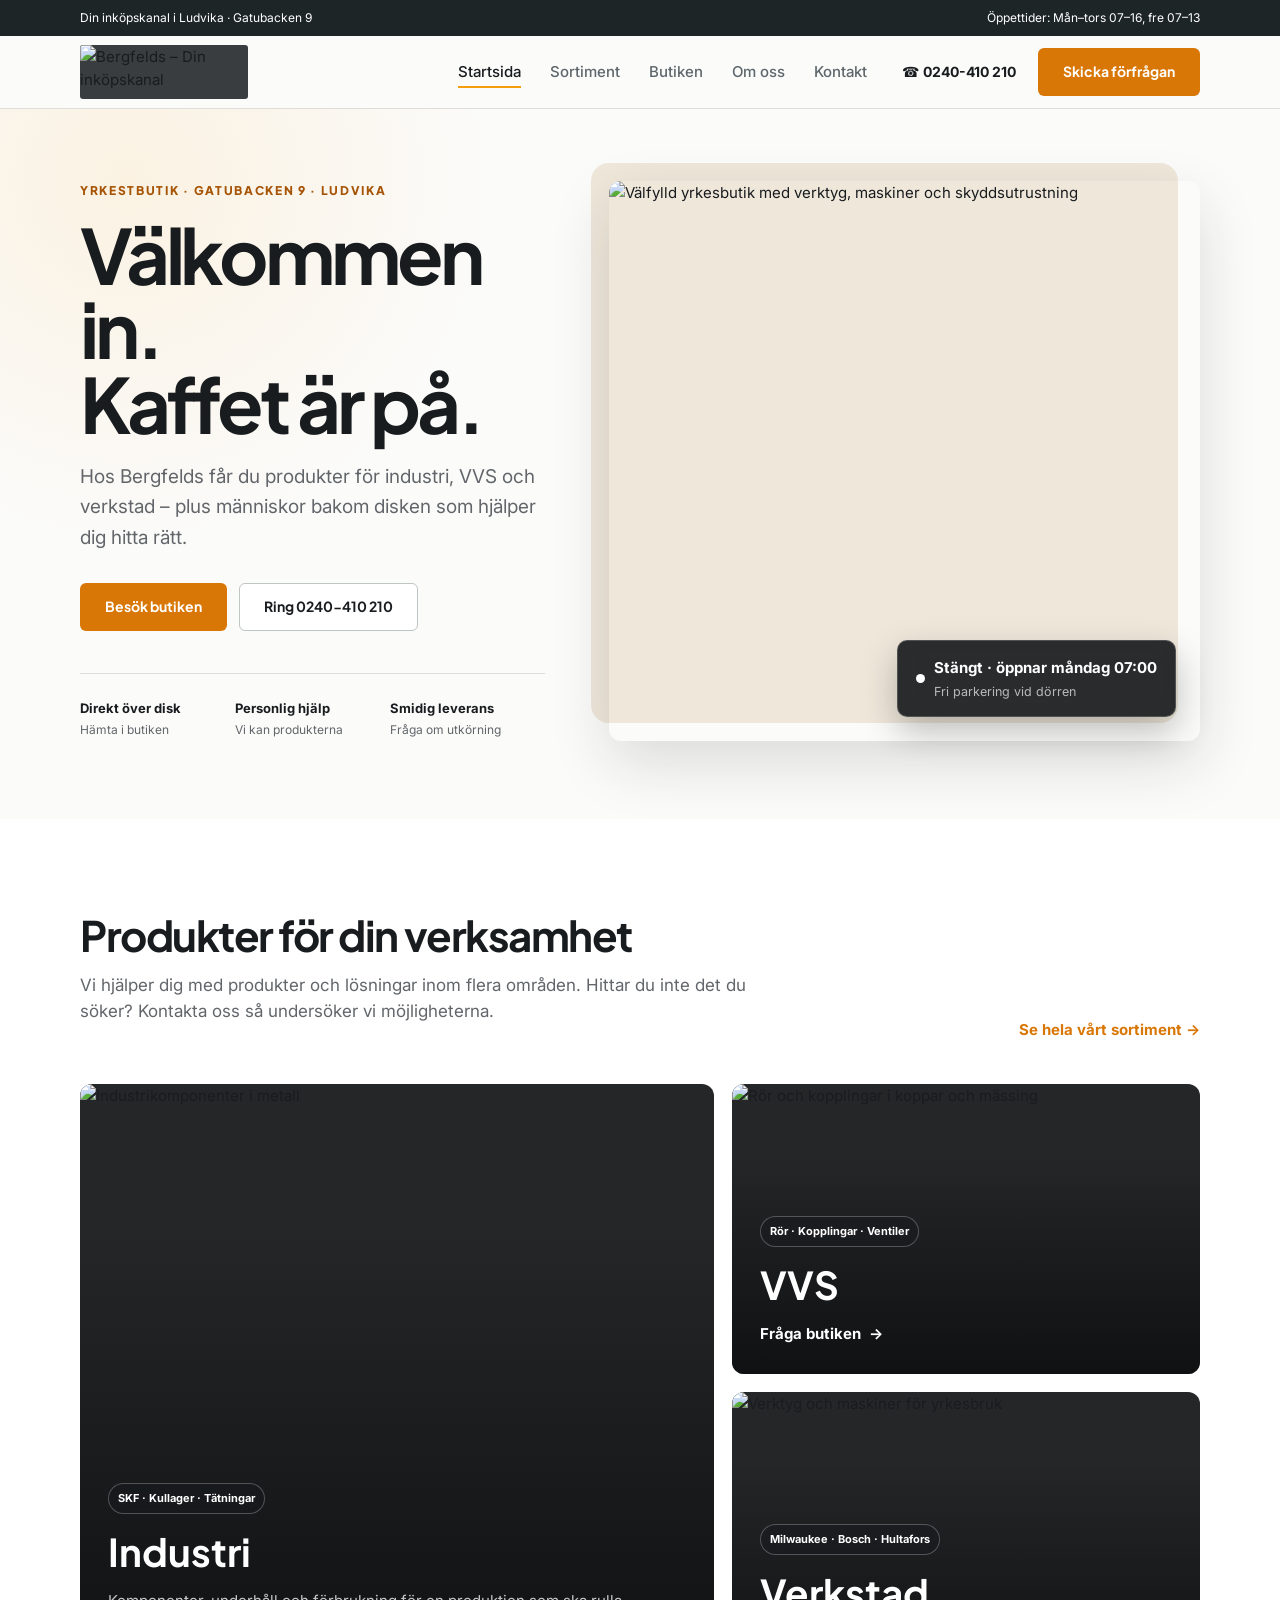
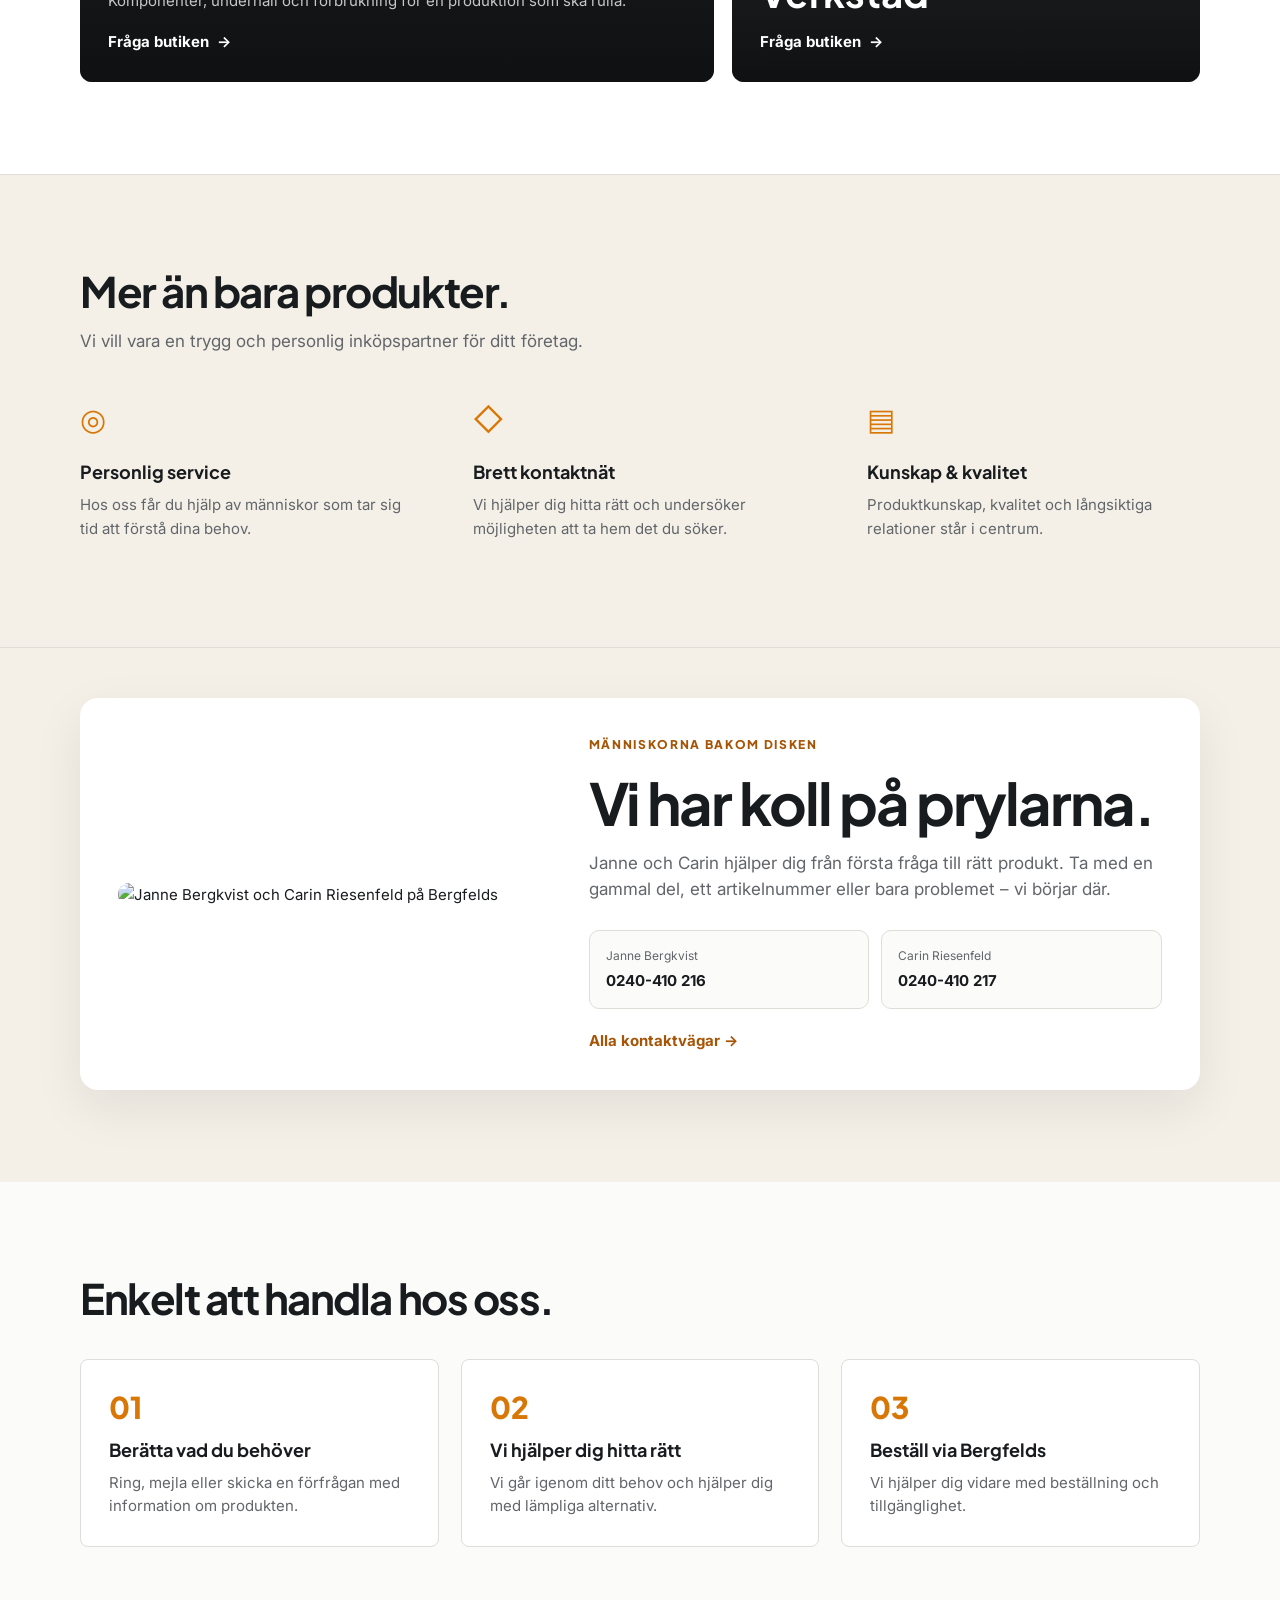
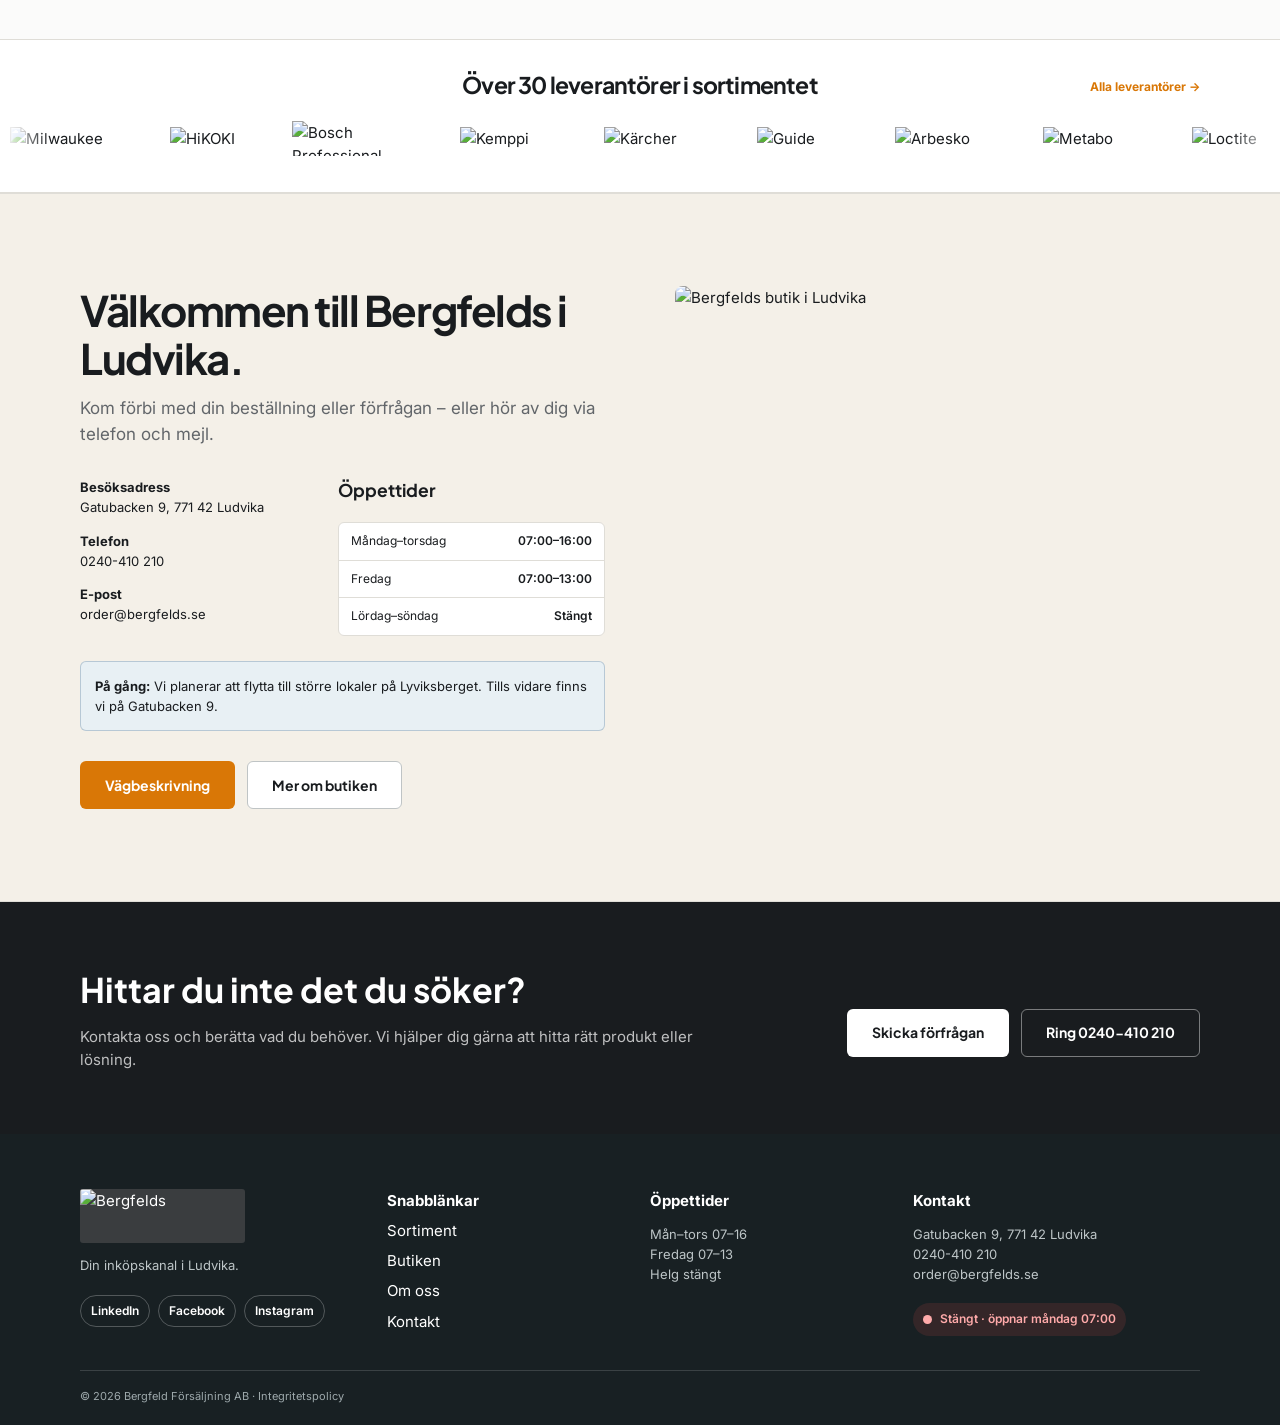
==== commit d140b510: "Publish flagship trade store redesign" ====
--- a/index.html
+++ b/index.html
@@ -1,432 +1,460 @@
 <!doctype html>
 <html lang="sv">
-<head>
-  <meta charset="utf-8">
-  <meta name="viewport" content="width=device-width,initial-scale=1">
-  <meta name="description" content="Bergfelds – Lokal industriförsörjning i Ludvika. Personlig inköpspartner för industri, VVS och verkstad.">
-  <title>Bergfelds – Industriförsörjning i Ludvika</title>
-  <link rel="icon" href="assets/favicon.png" type="image/png">
-  <link rel="preconnect" href="https://fonts.googleapis.com">
-  <link rel="preconnect" href="https://fonts.gstatic.com" crossorigin>
-  <link rel="stylesheet" href="style.css">
-  <script src="main.js" defer></script>
-</head>
-<body class="home-page">
-  <a class="skip-link" href="#innehall">Hoppa till innehållet</a>
-
-  <!-- ═══ HEADER ═══ -->
-  <header class="site-header">
-    <div class="container header-inner">
-      <a class="site-logo" href="index.html" aria-label="Bergfelds startsida">
-        <img src="assets/bergfelds-wordmark.svg" alt="Bergfelds – Din inköpskanal">
-      </a>
-      <nav class="site-nav" aria-label="Huvudmeny">
-        <a href="sortiment.html">Sortiment</a>
-        <a href="sortiment.html#leverantorer">Leverantörer</a>
-        <a href="butiken.html">Butik</a>
-        <a href="kontakta-oss.html">Kontakt</a>
-        <a href="om-bergfelds.html">Om oss</a>
-      </nav>
-      <div class="header-tools">
-        <span class="header-status" data-opening-status>
-          <span class="status-dot"></span>
-          <span class="status-text mono-label">Kontrollerar...</span>
-        </span>
-        <a class="header-phone" href="tel:+46240410210">0240-410 210</a>
-        <a class="btn btn-primary" href="#forfragan">Snabbförfrågan</a>
-      </div>
-      <button id="menu-btn" aria-label="Öppna meny" aria-expanded="false">☰</button>
-    </div>
-  </header>
-
-  <main id="innehall">
-
-    <!-- ═══ HERO ═══ -->
-    <section class="hero">
-      <div class="hero-bg"><img src="assets/bergfelds-original-industry.jpg" alt="Industriprodukter och verkstadsmiljö hos Bergfelds" loading="eager"><div class="hero-bg-grid"></div></div>
-      <div class="container hero-content">
-        <div class="hero-eyebrow">
-          <span class="badge accent">LOKAL INDUSTRIBUTIK I LUDVIKA</span>
-          <span class="hero-rule"></span>
-          <span class="badge">[ID: 559516-9508]</span>
-        </div>
-
-        <h1 class="hero-title" data-reveal>
-          Allt för jobbet.<br>
-          <span class="accent">Nära dig i Ludvika.</span>
-        </h1>
-
-        <p class="hero-sub" data-reveal>
-          Vi hjälper företag och yrkesfolk att hitta rätt produkter inom industri, VVS, verkstad och Mark &amp; VA. Personligt, kunnigt och utan krångel.
-        </p>
-
-        <div class="hero-actions" data-reveal>
-          <a class="btn btn-primary" href="tel:+46240410210">
-            <svg width="14" height="14" viewBox="0 0 24 24" fill="none" stroke="currentColor" stroke-width="2.5" aria-hidden="true"><path d="M22 16.92v3a2 2 0 0 1-2.18 2 19.79 19.79 0 0 1-8.63-3.07A19.5 19.5 0 0 1 4.69 12 19.79 19.79 0 0 1 1.61 3.42C2 2.2 2.95 2 4 2h3a2 2 0 0 1 2 1.72c.127.96.361 1.903.7 2.81a2 2 0 0 1-.45 2.11L8.09 9.91a16 16 0 0 0 6 6l1.27-1.27a2 2 0 0 1 2.11-.45c.907.339 1.85.573 2.81.7A2 2 0 0 1 22 16.92z"></path></svg>
-            Ring oss: 0240-410 210
-          </a>
-          <a class="btn btn-cyan" href="sortiment.html">
-            <svg width="14" height="14" viewBox="0 0 24 24" fill="none" stroke="currentColor" stroke-width="2.5" aria-hidden="true"><path d="M4 4h16c1.1 0 2 .9 2 2v12c0 1.1-.9 2-2 2H4c-1.1 0-2-.9-2-2V6c0-1.1.9-2 2-2z"></path><polyline points="22,6 12,13 2,6"></polyline></svg>
-            Se vårt sortiment
-          </a>
-          <a class="btn btn-ghost" href="https://www.google.com/maps/search/?api=1&query=Gatubacken+9+771+42+Ludvika" target="_blank" rel="noreferrer">
-            <svg width="14" height="14" viewBox="0 0 24 24" fill="none" stroke="currentColor" stroke-width="2.5" aria-hidden="true"><path d="M21 10c0 7-9 13-9 13s-9-6-9-13a9 9 0 0 1 18 0z"></path><circle cx="12" cy="10" r="3"></circle></svg>
-            Hitta till Butiken
-          </a>
-        </div>
-
-        <div class="hero-telemetry" data-reveal>
-          <div class="telemetry-cell">
-            <span class="label">Plats</span>
-            <span class="value">Gatubacken 9, Ludvika</span>
-          </div>
-          <div class="telemetry-cell">
-            <span class="label">Svarstid</span>
-            <span class="value">Personlig kontakt inom minuter</span>
-          </div>
-          <div class="telemetry-cell">
-            <span class="label">Sortiment</span>
-            <span class="value">Industri · VVS · Verkstad · Mark/VA</span>
-          </div>
-          <div class="telemetry-cell">
-            <span class="label">Kunder</span>
-            <span class="value">B2B, Entreprenad &amp; Underhåll</span>
-          </div>
-        </div>
-      </div>
-    </section>
-
-    <!-- Snabb förfrågan -->
-    <section class="terminal-section" id="forfragan" aria-labelledby="terminal-title">
+  <head>
+    <meta charset="utf-8" />
+    <meta name="viewport" content="width=device-width,initial-scale=1" />
+    <meta name="robots" content="index,follow" />
+    <meta
+      name="description"
+      content="Bergfelds i Ludvika hjälper företag med produkter för industri, VVS, verkstad och Mark & VA."
+    />
+    <title>Bergfelds i Ludvika | Industri, VVS och verkstad</title>
+    <link rel="canonical" href="https://samirah90.github.io/Bergfleds-2/" />
+    <meta property="og:locale" content="sv_SE" />
+    <meta property="og:type" content="website" />
+    <meta property="og:site_name" content="Bergfelds" />
+    <meta
+      property="og:title"
+      content="Bergfelds i Ludvika | Industri, VVS och verkstad"
+    />
+    <meta
+      property="og:description"
+      content="Personlig service och ett brett sortiment för industri, VVS, verkstad samt Mark &amp; VA i Ludvika."
+    />
+    <meta
+      property="og:url"
+      content="https://samirah90.github.io/Bergfleds-2/"
+    />
+    <meta
+      property="og:image"
+      content="https://samirah90.github.io/Bergfleds-2/assets/hero.jpg"
+    />
+    <meta name="twitter:card" content="summary_large_image" />
+    <link rel="icon" href="assets/favicon.png" />
+    <link rel="preconnect" href="https://fonts.googleapis.com" />
+    <link
+      rel="stylesheet"
+      href="https://fonts.googleapis.com/css2?family=Inter:wght@400;500;600&family=Plus+Jakarta+Sans:wght@600;700;800&display=swap"
+    />
+    <link rel="stylesheet" href="style.css" />
+    <script src="main.js" defer></script>
+    <script type="application/ld+json">
+      {
+        "@context": "https://schema.org",
+        "@type": "HardwareStore",
+        "name": "Bergfelds",
+        "url": "https://samirah90.github.io/Bergfleds-2/",
+        "logo": "https://samirah90.github.io/Bergfleds-2/assets/bergfelds-wordmark.svg",
+        "image": "https://samirah90.github.io/Bergfleds-2/assets/hero.jpg",
+        "telephone": "+46-240-410-210",
+        "email": "order@bergfelds.se",
+        "address": {
+          "@type": "PostalAddress",
+          "streetAddress": "Gatubacken 9",
+          "postalCode": "771 42",
+          "addressLocality": "Ludvika",
+          "addressCountry": "SE"
+        },
+        "openingHoursSpecification": [
+          {
+            "@type": "OpeningHoursSpecification",
+            "dayOfWeek": ["Monday", "Tuesday", "Wednesday", "Thursday"],
+            "opens": "07:00",
+            "closes": "16:00"
+          },
+          {
+            "@type": "OpeningHoursSpecification",
+            "dayOfWeek": "Friday",
+            "opens": "07:00",
+            "closes": "13:00"
+          }
+        ]
+      }
+    </script>
+  </head>
+  <body>
+    <a class="skip-link" href="#innehall">Hoppa till innehållet</a>
+    <div class="topbar">
       <div class="container">
-        <div class="terminal-wrapper">
-          <div class="terminal-header">
-            <div class="terminal-dots">
-              <span></span><span></span><span></span>
-            </div>
-            <span class="terminal-title">BEHÖVER DU HJÄLP ATT HITTA RÄTT?</span>
-          </div>
-
-          <div class="terminal-body">
-            <div class="terminal-step">
-              <p class="step-label">1. Välj vad du söker</p>
-              <div class="segment-pills" role="group" aria-label="Välj område">
-                <button class="pill active" type="button" data-area="Industri &amp; Drift">Industri &amp; Drift</button>
-                <button class="pill" type="button" data-area="VVS &amp; Rör">VVS &amp; Rör</button>
-                <button class="pill" type="button" data-area="Verktyg &amp; Maskin">Verktyg &amp; Maskin</button>
-                <button class="pill" type="button" data-area="Mark &amp; VA">Mark &amp; VA</button>
-                <button class="pill" type="button" data-area="Övrigt">Övrigt</button>
-              </div>
-            </div>
-
-            <div class="terminal-step">
-              <p class="step-label">2. Skriv artikelnummer, dimension eller beskriv vad du behöver</p>
-              <form class="terminal-input" id="terminal-form">
-                <input
-                  type="text"
-                  id="terminal-message"
-                  placeholder="Artikelnr, dimension eller beskrivning av vad du söker..."
-                  autocomplete="off"
-                  required
-                  aria-label="Artikelnummer eller beskrivning"
-                >
-                <button class="send-btn" type="submit">
-                  Skapa förfrågan →
-                </button>
-              </form>
-              <p class="terminal-note">Öppnar ett färdigt mejl till order@bergfelds.se · Ingen data sparas</p>
-            </div>
-          </div>
-        </div>
-      </div>
-    </section>
-
-    <!-- ═══ ASSORTMENT MATRIX ═══ -->
-    <section class="section assortment-section" id="sortimentskarta" aria-labelledby="assortment-title">
-      <div class="container">
-        <div class="section-header" data-reveal>
-          <p class="section-eyebrow">VÅRT SORTIMENT</p>
-          <h2 id="assortment-title">Produkter för hela arbetsdagen.</h2>
-          <p>Från en enstaka koppling till löpande industriförnödenheter. Vi hjälper dig hitta rätt.</p>
-        </div>
-
-        <div class="assortment-grid" data-reveal>
-          <article class="assortment-card">
-            <img class="assortment-image" src="assets/industry.jpg" alt="Industriprodukter och komponenter" loading="lazy">
-            <div class="card-number">01</div>
-            <div class="card-icon" aria-hidden="true">⚙</div>
-            <h3 class="card-title">Industri &amp; Automation</h3>
-            <ul class="card-specs">
-              <li>Kullager (SKF)</li>
-              <li>Mekaniska tätningar</li>
-              <li>Transmissionsremmar</li>
-              <li>Industrismörjmedel</li>
-              <li>Pneumatik</li>
-            </ul>
-            <a class="card-link" href="kontakta-oss.html?kategori=Industri">
-              Fråga om artiklar i Industri →
-            </a>
-          </article>
-
-          <article class="assortment-card">
-            <img class="assortment-image" src="assets/plumbing.jpg" alt="VVS-delar och rörsystem" loading="lazy">
-            <div class="card-number">02</div>
-            <div class="card-icon" aria-hidden="true">🔧</div>
-            <h3 class="card-title">VVS &amp; Rörsystem</h3>
-            <ul class="card-specs">
-              <li>Industriella rördelar</li>
-              <li>Presskopplingar</li>
-              <li>Flänsar &amp; ventiler</li>
-              <li>Slangmontage</li>
-              <li>Mark &amp; VA-rör</li>
-            </ul>
-            <a class="card-link" href="kontakta-oss.html?kategori=VVS">
-              Fråga om artiklar i VVS →
-            </a>
-          </article>
-
-          <article class="assortment-card">
-            <img class="assortment-image" src="assets/workshop.jpg" alt="Verktyg och maskiner för verkstaden" loading="lazy">
-            <div class="card-number">03</div>
-            <div class="card-icon" aria-hidden="true">🛠</div>
-            <h3 class="card-title">Verktyg &amp; Maskiner</h3>
-            <ul class="card-specs">
-              <li>Handverktyg (Hultafors / Teng)</li>
-              <li>Kap &amp; slip (Tyrolit)</li>
-              <li>Svets (Kemppi / AGA)</li>
-              <li>Infästning (Fischer)</li>
-              <li>Elverktyg (Milwaukee / Bosch)</li>
-            </ul>
-            <a class="card-link" href="kontakta-oss.html?kategori=Verkstad">
-              Fråga om artiklar i Verkstad →
-            </a>
-          </article>
-
-          <article class="assortment-card">
-            <img class="assortment-image" src="assets/editorial/warehouse-logistics.jpg" alt="Mark, VA och förnödenheter" loading="lazy">
-            <div class="card-number">04</div>
-            <div class="card-icon" aria-hidden="true">🏗</div>
-            <h3 class="card-title">Mark, VA &amp; Förnödenheter</h3>
-            <ul class="card-specs">
-              <li>VA-komponenter</li>
-              <li>Arbetsskydd (Ejendals / Guide)</li>
-              <li>Kem &amp; tekniskt (CRC / Loctite)</li>
-              <li>Förbrukningsmaterial</li>
-              <li>El &amp; belysning (Mareld)</li>
-            </ul>
-            <a class="card-link" href="kontakta-oss.html?kategori=Mark+och+VA">
-              Fråga om artiklar i Mark/VA →
-            </a>
-          </article>
-        </div>
-
-        <!-- Category quick-nav map -->
-        <div class="category-map-wrap" data-reveal>
-          <div data-category-map></div>
-        </div>
-        <figure class="range-overview" data-reveal>
-          <img src="assets/bergfelds-product-overview.jpg" alt="Översikt över Bergfelds produktområden" loading="lazy">
-        </figure>
-      </div>
-    </section>
-
-    <!-- ═══ SUPPLIERS ═══ -->
-    <section class="section suppliers-section" id="leverantorer" aria-labelledby="suppliers-title">
-      <div class="container">
-        <div class="section-header" data-reveal>
-          <p class="section-eyebrow">VARUMÄRKEN &amp; LEVERANTÖRER</p>
-          <h2 id="suppliers-title">Bra produkter från varumärken vi litar på.</h2>
-          <p>Filtrera bland varumärken i Bergfelds nätverk.</p>
-        </div>
-
-        <div class="supplier-controls" data-reveal>
-          <div class="supplier-search-wrap">
-            <svg viewBox="0 0 24 24" fill="none" stroke="currentColor" stroke-width="2" aria-hidden="true"><circle cx="11" cy="11" r="8"></circle><line x1="21" y1="21" x2="16.65" y2="16.65"></line></svg>
-            <input
-              type="search"
-              class="supplier-search"
-              id="brand-search"
-              placeholder="Filtrera bland varumärken..."
-              aria-label="Sök varumärke"
-            >
-          </div>
-          <div class="filter-pills" role="group" aria-label="Filtrera kategori">
-            <button class="filter-pill active" data-filter="all">Alla</button>
-            <button class="filter-pill" data-filter="verktyg">Verktyg</button>
-            <button class="filter-pill" data-filter="industri">Industri/Lager</button>
-            <button class="filter-pill" data-filter="skydd">Skydd &amp; Kläder</button>
-            <button class="filter-pill" data-filter="kem">Kem &amp; Svets</button>
-            <button class="filter-pill" data-filter="svets">Svets &amp; Gas</button>
-          </div>
-        </div>
-
-        <div class="brand-grid" data-brand-grid data-reveal></div>
-
-        <div style="margin-top:24px;text-align:right">
-          <a class="card-link" href="sortiment.html#leverantorer">Se hela leverantörskatalogen →</a>
-        </div>
-      </div>
-    </section>
-
-    <!-- ═══ CONTACT CONSOLE ═══ -->
-    <section class="section local-story" aria-labelledby="local-story-title">
-      <div class="container local-story-grid" data-reveal>
-        <figure class="local-story-photo"><img src="assets/bergfelds-founders.jpg" alt="Janne Bergkvist och Carin Riesenfeld, grundare av Bergfelds" loading="lazy"></figure>
-        <div class="local-story-copy">
-          <p class="section-eyebrow">ETT LOKALT FÖRETAG MED HJÄRTA</p>
-          <h2 id="local-story-title">Personlig service på riktigt.</h2>
-          <p>Bergfelds drivs av Janne Bergkvist och Carin Riesenfeld. Här möter du människor som lyssnar, kan branschen och hjälper dig hela vägen från behov till rätt produkt.</p>
-          <p>Vi bygger företaget tillsammans med våra kunder och leverantörer – i en lagom takt, med service och engagemang i varje affär.</p>
-          <a class="btn btn-primary" href="om-bergfelds.html">Lär känna Bergfelds</a>
-        </div>
-      </div>
-    </section>
-
-    <section class="section contact-section" id="kontakt" aria-labelledby="contact-title">
-      <div class="container">
-        <div class="section-header" data-reveal>
-          <p class="section-eyebrow">// DIREKTKONTAKT</p>
-          <h2 id="contact-title">Butik &amp; Kontakt</h2>
-          <p>Ring, mejla eller besök oss. Personlig kontakt direkt på plats.</p>
-        </div>
-
-        <div class="contact-grid" data-reveal>
-          <!-- Left panel: Store -->
-          <div class="contact-panel">
-            <p class="contact-panel-title">// BUTIK &amp; BESÖKSADRESS</p>
-            <img class="store-contact-photo" src="assets/bergfelds-shop-placeholder.png" alt="Bergfelds yrkesbutik och hämtlager i Ludvika" loading="lazy">
-
-            <div class="contact-address-block">
-              <p class="address-line">📍 Gatubacken 9</p>
-              <p class="address-line">771 42 Ludvika, Sverige</p>
-            </div>
-
-            <div class="hours-status" data-opening-status>
-              <span class="status-dot"></span>
-              <span class="status-text mono-label">Kontrollerar öppettid...</span>
-            </div>
-
-            <dl class="hours-grid">
-              <dt>Mån–Tors</dt><dd>07:00–16:00</dd>
-              <dt>Fredag</dt><dd>07:00–13:00</dd>
-              <dt>Lördag</dt><dd>Stängt</dd>
-              <dt>Söndag</dt><dd>Stängt</dd>
-            </dl>
-
-            <div style="display:flex;gap:10px;flex-wrap:wrap;margin-top:8px">
-              <a class="btn btn-primary" href="https://www.google.com/maps/search/?api=1&query=Gatubacken+9+771+42+Ludvika" target="_blank" rel="noreferrer">
-                Hitta hit →
-              </a>
-              <a class="btn btn-ghost" href="butiken.html">Om butiken</a>
-            </div>
-
-            <div style="margin-top:24px;padding-top:20px;border-top:1px solid var(--border)">
-              <p class="address-line" style="margin-bottom:4px"><strong style="color:var(--text-muted)">Postadress:</strong></p>
-              <p class="address-line">Ågårdsvägen 16, 771 94 Ludvika</p>
-            </div>
-          </div>
-
-          <!-- Right panel: Staff -->
-          <div class="contact-panel">
-            <p class="contact-panel-title">// DIREKTKONTAKT — PERSONAL</p>
-
-            <div class="staff-cards">
-              <div class="staff-card">
-                <span class="staff-role">Grundare &amp; Säljare</span>
-                <span class="staff-name">Jan Bergkvist</span>
-                <div class="staff-contact">
-                  <a href="tel:+46240410216">0240-410 216</a>
-                  <a href="mailto:jan@bergfelds.se">jan@bergfelds.se</a>
-                </div>
-              </div>
-
-              <div class="staff-card">
-                <span class="staff-role">Grundare &amp; Säljare</span>
-                <span class="staff-name">Carin Riesenfeld</span>
-                <div class="staff-contact">
-                  <a href="tel:+46240410217">0240-410 217</a>
-                  <a href="mailto:carin@bergfelds.se">carin@bergfelds.se</a>
-                </div>
-              </div>
-            </div>
-
-            <div class="order-desk">
-              <span class="label">// ORDER &amp; FÖRFRÅGAN — VÄXEL</span>
-              <a href="tel:+46240410210">0240-410 210</a>
-              <a href="mailto:order@bergfelds.se">order@bergfelds.se</a>
-              <p style="margin-top:10px;font-family:var(--font-mono);font-size:10px;color:var(--text-dim)">
-                Etablerat 2025 i Ludvika. Ring eller mejla direkt till oss på plats.
-              </p>
-            </div>
-
-            <div style="margin-top:16px;display:flex;gap:8px;flex-wrap:wrap">
-              <span class="badge">[ORG: 559516-9508]</span>
-              <span class="badge accent">[GRUNDAT: 2025]</span>
-            </div>
-          </div>
-        </div>
-      </div>
-    </section>
-
-  </main>
-
-  <!-- ═══ MOBILE DOCK ═══ -->
-  <div class="mobile-dock" aria-label="Snabbkontakt">
-    <a href="tel:+46240410210">
-      <svg width="14" height="14" viewBox="0 0 24 24" fill="none" stroke="currentColor" stroke-width="2.5" aria-hidden="true"><path d="M22 16.92v3a2 2 0 0 1-2.18 2 19.79 19.79 0 0 1-8.63-3.07A19.5 19.5 0 0 1 4.69 12 19.79 19.79 0 0 1 1.61 3.42C2 2.2 2.95 2 4 2h3a2 2 0 0 1 2 1.72c.127.96.361 1.903.7 2.81a2 2 0 0 1-.45 2.11L8.09 9.91a16 16 0 0 0 6 6l1.27-1.27a2 2 0 0 1 2.11-.45c.907.339 1.85.573 2.81.7A2 2 0 0 1 22 16.92z"></path></svg>
-      Ring 0240-410 210
-    </a>
-    <a href="https://www.google.com/maps/search/?api=1&query=Gatubacken+9+771+42+Ludvika" target="_blank" rel="noreferrer">
-      <svg width="14" height="14" viewBox="0 0 24 24" fill="none" stroke="currentColor" stroke-width="2.5" aria-hidden="true"><path d="M21 10c0 7-9 13-9 13s-9-6-9-13a9 9 0 0 1 18 0z"></path><circle cx="12" cy="10" r="3"></circle></svg>
-      Karta / Hitta hit
-    </a>
-  </div>
-
-  <!-- ═══ FOOTER ═══ -->
-  <footer class="site-footer">
-    <div class="container">
-      <div class="footer-grid">
-        <div class="footer-col">
-          <img class="footer-real-logo" src="assets/bergfelds-wordmark.svg" alt="Bergfelds – Din inköpskanal">
-          <p class="footer-tagline">Din personliga inköpskanal<br>för industri, VVS och verkstad<br>i Ludvika och Dalarna.</p>
-          <div style="margin-top:20px;display:flex;gap:8px;flex-wrap:wrap">
-            <span class="badge">LUDVIKA</span>
-            <span class="badge accent">DEN PERSONLIGA GROSSISTEN</span>
-          </div>
-        </div>
-        <div class="footer-col">
-          <h4>Navigation</h4>
-          <a href="index.html">Startsida</a>
-          <a href="sortiment.html">Sortiment</a>
-          <a href="butiken.html">Butiken</a>
-          <a href="om-bergfelds.html">Om Bergfelds</a>
-          <a href="du-som-kund.html">Du som kund</a>
-          <a href="kontakta-oss.html">Kontakta oss</a>
-        </div>
-        <div class="footer-col">
-          <h4>Kontakt</h4>
-          <a href="tel:+46240410210">0240-410 210</a>
-          <a href="mailto:order@bergfelds.se">order@bergfelds.se</a>
-          <a href="tel:+46240410216">Jan: 0240-410 216</a>
-          <a href="tel:+46240410217">Carin: 0240-410 217</a>
-        </div>
-        <div class="footer-col">
-          <h4>Adress</h4>
-          <a href="https://www.google.com/maps/search/?api=1&query=Gatubacken+9+771+42+Ludvika" target="_blank" rel="noreferrer">
-            Gatubacken 9<br>771 42 Ludvika
-          </a>
-          <h4 style="margin-top:20px">Följ oss</h4>
-          <a href="https://facebook.com/profile.php?id=61582548335301" target="_blank" rel="noreferrer">Facebook</a>
-          <a href="https://instagram.com/bergfelds_denlillagrossisten/" target="_blank" rel="noreferrer">Instagram</a>
-          <a href="integritetspolicy.html">Integritetspolicy</a>
-        </div>
-      </div>
-      <div class="footer-bottom">
-        <p>© <span data-year>2026</span> Bergfeld Försäljning AB · Org.nr 559516-9508</p>
-        <p>Yrkesbutik &amp; grossist i Ludvika.</p>
+        <span>Din inköpskanal i Ludvika · Gatubacken 9</span
+        ><a href="butiken.html">Öppettider: Mån–tors 07–16, fre 07–13</a>
       </div>
     </div>
-  </footer>
-
-</body>
+    <header>
+      <div class="container nav">
+        <a
+          class="logo"
+          href="index.html"
+          aria-label="Bergfelds – till startsidan"
+          ><img
+            class="brand-image"
+            src="assets/bergfelds-wordmark.svg"
+            alt="Bergfelds – Din inköpskanal" /></a
+        ><button id="menu" aria-label="Öppna meny" aria-expanded="false">
+          ☰
+        </button>
+        <nav aria-label="Huvudmeny">
+          <a href="index.html">Startsida</a
+          ><a href="sortiment.html">Sortiment</a
+          ><a href="butiken.html">Butiken</a
+          ><a href="om-bergfelds.html">Om oss</a
+          ><a href="kontakta-oss.html">Kontakt</a>
+        </nav>
+        <a class="phone-link" href="tel:+46240410210"
+          >☎ <strong>0240-410 210</strong></a
+        ><a class="btn call" href="kontakta-oss.html">Skicka förfrågan</a>
+      </div>
+    </header>
+    <main id="innehall">
+      <section class="flagship-hero">
+        <div class="container flagship-hero-grid">
+          <div class="flagship-copy">
+            <p class="eyebrow">YRKESTBUTIK · GATUBACKEN 9 · LUDVIKA</p>
+            <h1>Välkommen in.<br />Kaffet är på.</h1>
+            <p class="hero-lead">
+              Hos Bergfelds får du produkter för industri, VVS och verkstad –
+              plus människor bakom disken som hjälper dig hitta rätt.
+            </p>
+            <div class="actions">
+              <a class="btn" href="butiken.html">Besök butiken</a>
+              <a class="btn secondary" href="tel:+46240410210"
+                >Ring 0240-410 210</a
+              >
+            </div>
+            <ul class="hero-facts" aria-label="Butiksservice">
+              <li>
+                <strong>Direkt över disk</strong><span>Hämta i butiken</span>
+              </li>
+              <li>
+                <strong>Personlig hjälp</strong><span>Vi kan produkterna</span>
+              </li>
+              <li>
+                <strong>Smidig leverans</strong><span>Fråga om utkörning</span>
+              </li>
+            </ul>
+          </div>
+          <div class="flagship-visual">
+            <img
+              src="assets/hero.jpg"
+              alt="Välfylld yrkesbutik med verktyg, maskiner och skyddsutrustning"
+              fetchpriority="high"
+            />
+            <div class="store-status" data-opening-status aria-live="polite">
+              <span class="status-dot"></span>
+              <span class="status-text">Kontrollerar öppettider…</span>
+              <small>Fri parkering vid dörren</small>
+            </div>
+          </div>
+        </div>
+      </section>
+      <section class="section product-intro">
+        <div class="container">
+          <div class="section-heading">
+            <div>
+              <h2>Produkter för din verksamhet</h2>
+              <p>
+                Vi hjälper dig med produkter och lösningar inom flera områden.
+                Hittar du inte det du söker? Kontakta oss så undersöker vi
+                möjligheterna.
+              </p>
+            </div>
+            <a href="sortiment.html">Se hela vårt sortiment →</a>
+          </div>
+          <div class="product-bento">
+            <article class="product-tile product-tile-wide">
+              <img
+                src="assets/industry.jpg"
+                alt="Industrikomponenter i metall"
+                loading="lazy"
+              />
+              <div class="product-overlay">
+                <span class="product-tag">SKF · Kullager · Tätningar</span>
+                <h3>Industri</h3>
+                <p>
+                  Komponenter, underhåll och förbrukning för en produktion som
+                  ska rulla.
+                </p>
+                <a href="kontakta-oss.html?kategori=Industri"
+                  >Fråga butiken <span aria-hidden="true">→</span></a
+                >
+              </div>
+            </article>
+            <article class="product-tile">
+              <img
+                src="assets/plumbing.jpg"
+                alt="Rör och kopplingar i koppar och mässing"
+                loading="lazy"
+              />
+              <div class="product-overlay">
+                <span class="product-tag">Rör · Kopplingar · Ventiler</span>
+                <h3>VVS</h3>
+                <a href="kontakta-oss.html?kategori=VVS"
+                  >Fråga butiken <span aria-hidden="true">→</span></a
+                >
+              </div>
+            </article>
+            <article class="product-tile">
+              <img
+                src="assets/workshop.jpg"
+                alt="Verktyg och maskiner för yrkesbruk"
+                loading="lazy"
+              />
+              <div class="product-overlay">
+                <span class="product-tag">Milwaukee · Bosch · Hultafors</span>
+                <h3>Verkstad</h3>
+                <a href="kontakta-oss.html?kategori=Verkstad"
+                  >Fråga butiken <span aria-hidden="true">→</span></a
+                >
+              </div>
+            </article>
+          </div>
+        </div>
+      </section>
+      <section class="section muted-section">
+        <div class="container">
+          <h2>Mer än bara produkter.</h2>
+          <p class="lead">
+            Vi vill vara en trygg och personlig inköpspartner för ditt företag.
+          </p>
+          <div class="benefit-row">
+            <article>
+              <span>◎</span>
+              <h3>Personlig service</h3>
+              <p>
+                Hos oss får du hjälp av människor som tar sig tid att förstå
+                dina behov.
+              </p>
+            </article>
+            <article>
+              <span>◇</span>
+              <h3>Brett kontaktnät</h3>
+              <p>
+                Vi hjälper dig hitta rätt och undersöker möjligheten att ta hem
+                det du söker.
+              </p>
+            </article>
+            <article>
+              <span>▤</span>
+              <h3>Kunskap & kvalitet</h3>
+              <p>
+                Produktkunskap, kvalitet och långsiktiga relationer står i
+                centrum.
+              </p>
+            </article>
+          </div>
+        </div>
+      </section>
+      <section class="section counter-section">
+        <div class="container counter-grid">
+          <div class="counter-photo">
+            <img
+              src="assets/bergfelds-founders.jpg"
+              alt="Janne Bergkvist och Carin Riesenfeld på Bergfelds"
+              loading="lazy"
+            />
+          </div>
+          <div class="counter-copy">
+            <p class="eyebrow">MÄNNISKORNA BAKOM DISKEN</p>
+            <h2>Vi har koll på prylarna.</h2>
+            <p class="lead">
+              Janne och Carin hjälper dig från första fråga till rätt produkt.
+              Ta med en gammal del, ett artikelnummer eller bara problemet – vi
+              börjar där.
+            </p>
+            <div class="counter-contacts">
+              <a href="tel:+46240410216">
+                <span>Janne Bergkvist</span>
+                <strong>0240-410 216</strong>
+              </a>
+              <a href="tel:+46240410217">
+                <span>Carin Riesenfeld</span>
+                <strong>0240-410 217</strong>
+              </a>
+            </div>
+            <a class="text-link" href="kontakta-oss.html"
+              >Alla kontaktvägar →</a
+            >
+          </div>
+        </div>
+      </section>
+      <section class="section process">
+        <div class="container">
+          <h2>Enkelt att handla hos oss.</h2>
+          <ol class="steps">
+            <li>
+              <span>01</span>
+              <h3>Berätta vad du behöver</h3>
+              <p>
+                Ring, mejla eller skicka en förfrågan med information om
+                produkten.
+              </p>
+            </li>
+            <li>
+              <span>02</span>
+              <h3>Vi hjälper dig hitta rätt</h3>
+              <p>
+                Vi går igenom ditt behov och hjälper dig med lämpliga
+                alternativ.
+              </p>
+            </li>
+            <li>
+              <span>03</span>
+              <h3>Beställ via Bergfelds</h3>
+              <p>Vi hjälper dig vidare med beställning och tillgänglighet.</p>
+            </li>
+          </ol>
+        </div>
+      </section>
+      <section class="marquee-section">
+        <div class="container supplier-heading">
+          <div>
+            <h2>Över 30 leverantörer i sortimentet</h2>
+            <a class="all-suppliers-link" href="sortiment.html#leverantorer"
+              >Alla leverantörer →</a
+            >
+          </div>
+        </div>
+        <div class="supplier-marquee" aria-label="Leverantörer">
+          <div class="supplier-track"></div>
+        </div>
+      </section>
+      <section class="section muted-section visit-section">
+        <div class="container visit-grid">
+          <div>
+            <h2>Välkommen till Bergfelds i Ludvika.</h2>
+            <p class="lead">
+              Kom förbi med din beställning eller förfrågan – eller hör av dig
+              via telefon och mejl.
+            </p>
+            <div class="visit-details">
+              <div>
+                <p><b>Besöksadress</b><br />Gatubacken 9, 771 42 Ludvika</p>
+                <p>
+                  <b>Telefon</b><br /><a href="tel:+46240410210"
+                    >0240-410 210</a
+                  >
+                </p>
+                <p>
+                  <b>E-post</b><br /><a href="mailto:order@bergfelds.se"
+                    >order@bergfelds.se</a
+                  >
+                </p>
+              </div>
+              <div>
+                <h3>Öppettider</h3>
+                <dl>
+                  <div>
+                    <dt>Måndag–torsdag</dt>
+                    <dd>07:00–16:00</dd>
+                  </div>
+                  <div>
+                    <dt>Fredag</dt>
+                    <dd>07:00–13:00</dd>
+                  </div>
+                  <div>
+                    <dt>Lördag–söndag</dt>
+                    <dd>Stängt</dd>
+                  </div>
+                </dl>
+              </div>
+            </div>
+            <div class="info-note">
+              <b>På gång:</b> Vi planerar att flytta till större lokaler på
+              Lyviksberget. Tills vidare finns vi på Gatubacken 9.
+            </div>
+            <div class="actions">
+              <a
+                class="btn"
+                target="_blank"
+                rel="noreferrer"
+                href="https://www.google.com/maps/search/?api=1&query=Gatubacken+9+771+42+Ludvika"
+                >Vägbeskrivning</a
+              ><a class="btn secondary" href="butiken.html">Mer om butiken</a>
+            </div>
+          </div>
+          <img
+            class="visit-photo"
+            src="assets/bergfelds-shop-placeholder.png"
+            alt="Bergfelds butik i Ludvika"
+          />
+        </div>
+      </section>
+      <section class="final-cta">
+        <div class="container">
+          <div>
+            <h2>Hittar du inte det du söker?</h2>
+            <p>
+              Kontakta oss och berätta vad du behöver. Vi hjälper dig gärna att
+              hitta rätt produkt eller lösning.
+            </p>
+          </div>
+          <div class="actions">
+            <a class="btn light" href="kontakta-oss.html">Skicka förfrågan</a
+            ><a class="btn outline" href="tel:+46240410210"
+              >Ring 0240-410 210</a
+            >
+          </div>
+        </div>
+      </section>
+    </main>
+    <footer>
+      <div class="container footer4">
+        <div>
+          <a class="logo" href="index.html"
+            ><img
+              class="brand-image footer-brand"
+              src="assets/bergfelds-wordmark.svg"
+              alt="Bergfelds"
+          /></a>
+          <p>Din inköpskanal i Ludvika.</p>
+          <nav class="social-links" aria-label="Sociala medier">
+            <a
+              href="https://www.linkedin.com/company/bergfeld-f%C3%B6rs%C3%A4ljning-ab/posts/?feedView=all"
+              target="_blank"
+              rel="noopener noreferrer"
+              >LinkedIn</a
+            >
+            <a
+              href="https://www.facebook.com/profile.php?id=61582548335301"
+              target="_blank"
+              rel="noopener noreferrer"
+              >Facebook</a
+            >
+            <a
+              href="https://www.instagram.com/bergfeldsab/"
+              target="_blank"
+              rel="noopener noreferrer"
+              >Instagram</a
+            >
+          </nav>
+        </div>
+        <div>
+          <b>Snabblänkar</b><a href="sortiment.html">Sortiment</a
+          ><a href="butiken.html">Butiken</a
+          ><a href="om-bergfelds.html">Om oss</a
+          ><a href="kontakta-oss.html">Kontakt</a>
+        </div>
+        <div>
+          <b>Öppettider</b>
+          <p>Mån–tors 07–16<br />Fredag 07–13<br />Helg stängt</p>
+        </div>
+        <div>
+          <b>Kontakt</b>
+          <p>
+            Gatubacken 9, 771 42 Ludvika<br /><a href="tel:+46240410210"
+              >0240-410 210</a
+            ><br /><a href="mailto:order@bergfelds.se">order@bergfelds.se</a>
+          </p>
+          <div class="opening-status" data-opening-status>
+            <span class="status-dot"></span
+            ><span class="status-text">Kontrollerar öppettider…</span>
+          </div>
+        </div>
+      </div>
+      <div class="container copy">
+        © <span data-year>2026</span> Bergfeld Försäljning AB ·
+        <a href="integritetspolicy.html">Integritetspolicy</a>
+      </div>
+    </footer>
+  </body>
 </html>
--- a/style.css
+++ b/style.css
@@ -1,1409 +1,1242 @@
-/* ============================================================
-   Bergfeld Försäljning AB — style.css
-   Production stylesheet — full design system
-   ============================================================ */
-
-@import url('https://fonts.googleapis.com/css2?family=Space+Grotesk:wght@400;500;600;700&family=Plus+Jakarta+Sans:wght@400;500;600;700&family=JetBrains+Mono:wght@500;600;700&display=swap');
-
-/* ============================================================
-   DESIGN TOKENS
-   ============================================================ */
-
 :root {
-  --bg:               #0A0D12;
-  --surface:          #121820;
-  --surface-2:        #1A2130;
-  --border:           rgba(255, 255, 255, 0.08);
-  --border-bright:    rgba(255, 255, 255, 0.14);
-  --cobalt:           #0052FF;
-  --cyan:             #00E5FF;
-  --accent:           #0052FF;
-  --accent-glow:      rgba(0, 82, 255, 0.18);
-  --text:             #F0F4F8;
-  --text-muted:       #7A889B;
-  --text-dim:         #4A5568;
-  --green:            #10B981;
-  --red:              #EF4444;
-  --orange:           #F59E0B;
-  --radius-sm:        2px;
-  --radius:           4px;
-  --radius-lg:        6px;
-  --max:              1280px;
-  --font-display:     'Space Grotesk', 'Segoe UI', sans-serif;
-  --font-body:        'Plus Jakarta Sans', 'Segoe UI', sans-serif;
-  --font-mono:        'JetBrains Mono', 'Courier New', monospace;
-}
-
-/* ============================================================
-   BASE RESET
-   ============================================================ */
-
-*,
-*::before,
-*::after {
+  --ink: #191c1f;
+  --navy: #191c1f;
+  --brand: #3a3d3f;
+  --blue: #d97706;
+  --accent: #f59e0b;
+  --paper: #fbfbfa;
+  --warm: #f4f0e8;
+  --line: #dfddd7;
+  --muted: #62666a;
+  --radius: 12px;
+  --shadow: 0 22px 60px rgba(25, 28, 31, 0.14);
+}
+* {
   box-sizing: border-box;
-  margin: 0;
-  padding: 0;
-}
-
+}
 html {
   scroll-behavior: smooth;
-  scroll-padding-top: 72px;
-}
-
+  scroll-padding-top: 110px;
+}
 body {
-  background-color: var(--bg);
-  color: var(--text);
-  font: 16px / 1.6 var(--font-body);
-  -webkit-font-smoothing: antialiased;
-  -moz-osx-font-smoothing: grayscale;
-  position: relative;
-}
-
-/* Micro-grid background */
-body::before {
-  content: '';
-  position: fixed;
-  inset: 0;
-  z-index: -1;
-  background-image:
-    linear-gradient(rgba(255, 255, 255, 0.025) 1px, transparent 1px),
-    linear-gradient(90deg, rgba(255, 255, 255, 0.025) 1px, transparent 1px);
-  background-size: 32px 32px;
-  pointer-events: none;
-}
-
+  margin: 0;
+  background: var(--paper);
+  color: var(--ink);
+  font:
+    15px/1.55 Inter,
+    Arial,
+    sans-serif;
+}
 a {
   color: inherit;
   text-decoration: none;
 }
-
 img {
   display: block;
   max-width: 100%;
 }
-
-button,
-input,
-textarea {
-  font: inherit;
-}
-
-/* ============================================================
-   LAYOUT UTILITIES
-   ============================================================ */
-
-.container {
-  width: min(var(--max), calc(100% - 48px));
-  margin-inline: auto;
-}
-
-.narrow {
-  max-width: 860px;
-}
-
-.section {
-  padding: 96px 0;
-  border-top: 1px solid var(--border);
-}
-
-/* ============================================================
-   TYPOGRAPHY
-   ============================================================ */
-
 h1,
 h2,
 h3,
-h4 {
-  font-family: var(--font-display);
-  line-height: 1.08;
-  letter-spacing: -0.03em;
+p {
   margin-top: 0;
 }
-
-h1 {
-  font-size: clamp(32px, 4.5vw, 52px);
-  font-weight: 700;
-}
-
-h2 {
-  font-size: clamp(26px, 3.5vw, 40px);
-  font-weight: 700;
-}
-
-h3 {
-  font-size: 20px;
-  font-weight: 600;
-}
-
-h4 {
-  font-size: 14px;
-  font-weight: 600;
-}
-
-p {
-  margin: 0 0 1em;
-  color: var(--text-muted);
-  line-height: 1.65;
-}
-
-/* ============================================================
-   MONO / BADGE LABELS
-   ============================================================ */
-
-.mono-label,
-.kicker,
-.badge {
-  font-family: var(--font-mono);
-  font-size: 10px;
-  font-weight: 700;
-  letter-spacing: 0.14em;
-  text-transform: uppercase;
-  color: var(--text-dim);
-}
-
-.badge {
-  display: inline-block;
-  padding: 3px 8px;
-  border: 1px solid var(--border-bright);
-  border-radius: var(--radius-sm);
-  color: var(--text-muted);
-  font-size: 10px;
-  font-family: var(--font-mono);
-  font-weight: 700;
-  letter-spacing: 0.14em;
-  text-transform: uppercase;
-}
-
-.badge.accent {
-  border-color: var(--cobalt);
-  color: var(--cyan);
-}
-
-.status-dot {
-  display: inline-block;
-  width: 8px;
-  height: 8px;
-  border-radius: 50%;
-  background: var(--red);
-  transition: background 0.3s;
-}
-
-.status-dot.open {
-  background: var(--green);
-  box-shadow: 0 0 0 4px rgba(16, 185, 129, 0.15);
-  animation: pulse 2s ease infinite;
-}
-
-@keyframes pulse {
-  0%,
-  100% {
-    opacity: 1;
-  }
-  50% {
-    opacity: 0.6;
-  }
-}
-
-.status-text {
-  font-family: var(--font-mono);
-  font-size: 10px;
-  font-weight: 700;
-  letter-spacing: 0.1em;
-  text-transform: uppercase;
-}
-
-/* ============================================================
-   SKIP LINK & FOCUS
-   ============================================================ */
-
+h1,
+h2,
+h3,
+.btn {
+  font-family: "Plus Jakarta Sans", Inter, sans-serif;
+}
+.container {
+  width: min(1120px, calc(100% - 48px));
+  margin: auto;
+}
 .skip-link {
   position: fixed;
-  z-index: 9999;
-  top: 8px;
-  left: 8px;
-  padding: 10px 16px;
-  background: var(--cobalt);
-  color: white;
-  font-family: var(--font-mono);
-  font-size: 11px;
-  transform: translateY(-200%);
-  border-radius: var(--radius);
-  text-decoration: none;
-  transition: transform 0.2s;
-}
-
+  left: 12px;
+  top: -60px;
+  z-index: 100;
+  padding: 10px;
+  background: #fff;
+}
 .skip-link:focus {
-  transform: none;
-}
-
-:focus-visible {
-  outline: 2px solid var(--cyan);
-  outline-offset: 3px;
-}
-
-/* ============================================================
-   HEADER
-   ============================================================ */
-
-.site-header {
+  top: 12px;
+}
+.topbar {
+  height: 36px;
+  background: #1e2527;
+  color: #fff;
+  font-size: 12px;
+}
+.topbar .container {
+  display: flex;
+  height: 100%;
+  align-items: center;
+  justify-content: space-between;
+}
+.topbar a:hover {
+  text-decoration: underline;
+}
+header {
   position: sticky;
   top: 0;
-  z-index: 200;
-  background: rgba(10, 13, 18, 0.94);
-  backdrop-filter: blur(12px);
-  -webkit-backdrop-filter: blur(12px);
-  border-bottom: 1px solid var(--border);
-  height: 68px;
+  z-index: 50;
+  border-bottom: 1px solid var(--line);
+  background: rgba(251, 251, 250, 0.96);
+  backdrop-filter: blur(10px);
+}
+.nav {
+  display: flex;
+  height: 72px;
+  align-items: center;
+  gap: 22px;
+}
+.logo {
+  display: inline-flex;
+  flex: none;
+}
+.brand-image {
+  width: 168px;
+  height: 54px;
+  object-fit: contain;
+  border-radius: 3px;
+  background: var(--brand);
+}
+.nav nav {
+  display: flex;
+  align-items: center;
+  gap: 3px;
+  margin-left: auto;
+}
+.nav nav a {
+  padding: 10px 13px;
+  border-radius: 5px;
+  color: #5e676c;
+  font-weight: 500;
+}
+.nav nav a:hover,
+.nav nav a.active {
+  color: var(--ink);
+}
+.nav nav a.active {
+  text-decoration: underline 2px var(--accent);
+  text-underline-offset: 9px;
+}
+.phone-link {
+  white-space: nowrap;
+  font-size: 14px;
+}
+.call {
+  min-height: 38px;
+  padding: 0 17px;
+}
+#menu {
+  display: none;
+  border: 1px solid var(--line);
+  border-radius: 6px;
+  background: #fff;
+  font-size: 23px;
+}
+.mail {
+  display: none;
+}
+.btn {
+  display: inline-flex;
+  min-height: 48px;
+  align-items: center;
+  justify-content: center;
+  padding: 0 24px;
+  border: 1px solid transparent;
+  border-radius: 6px;
+  background: var(--blue);
+  color: #fff;
+  font-size: 14px;
+  font-weight: 700;
+  cursor: pointer;
+  transition: 0.2s;
+}
+.btn:hover {
+  filter: brightness(0.94);
+  transform: translateY(-1px);
+}
+.btn.light {
+  background: #fff;
+  color: var(--ink);
+}
+.btn.outline {
+  border-color: rgba(255, 255, 255, 0.42);
+  background: transparent;
+  color: #fff;
+}
+.btn.secondary {
+  border-color: #bfc4c5;
+  background: #fff;
+  color: var(--ink);
+}
+.hero-industrial {
+  position: relative;
+  overflow: hidden;
+  background-color: #1f292c;
+  color: #fff;
+  background-image:
+    linear-gradient(rgba(255, 255, 255, 0.065) 1px, transparent 1px),
+    linear-gradient(90deg, rgba(255, 255, 255, 0.065) 1px, transparent 1px),
+    radial-gradient(circle at 90% 20%, rgba(70, 108, 139, 0.3), transparent 38%);
+  background-size:
+    88px 88px,
+    88px 88px,
+    100% 100%;
+}
+.hero-grid {
+  display: grid;
+  min-height: 824px;
+  grid-template-columns: 1.05fr 0.85fr;
+  align-items: center;
+  gap: 68px;
+  padding: 80px 0;
+}
+.hero-copy em,
+.page-hero em {
+  color: var(--accent);
+  font:
+    700 12px "Plus Jakarta Sans",
+    sans-serif;
+  letter-spacing: 0.16em;
+  font-style: normal;
+}
+.hero h1 {
+  max-width: 600px;
+  margin: 20px 0 18px;
+  font-size: clamp(46px, 5vw, 62px);
+  line-height: 1.04;
+  letter-spacing: -0.045em;
+}
+.hero h1 span {
+  color: var(--accent);
+}
+.hero-copy > p {
+  max-width: 610px;
+  color: rgba(255, 255, 255, 0.77);
+  font-size: 18px;
+}
+.actions {
+  display: flex;
+  flex-wrap: wrap;
+  gap: 12px;
+  margin-top: 30px;
+}
+.form {
+  padding: 32px;
+  border: 1px solid #d5d8d7;
+  border-radius: 12px;
+  background: #fff;
+  color: var(--ink);
+  box-shadow: var(--shadow);
+}
+.form h2 {
+  margin: 0 0 5px;
+  font-size: 24px;
+}
+.form > p {
+  color: var(--muted);
+}
+.cols {
+  display: grid;
+  grid-template-columns: 1fr 1fr;
+  gap: 16px;
+}
+label {
+  display: block;
+  margin-top: 14px;
+  font-size: 13px;
+  font-weight: 500;
+}
+input,
+textarea,
+select {
+  width: 100%;
+  margin-top: 6px;
+  padding: 11px 12px;
+  border: 1px solid #cbd0cd;
+  border-radius: 6px;
+  background: #fff;
+  color: var(--ink);
+  font:
+    14px Inter,
+    sans-serif;
+}
+textarea {
+  resize: vertical;
+}
+input:focus,
+textarea:focus,
+select:focus {
+  outline: 2px solid rgba(70, 108, 139, 0.3);
+  border-color: var(--blue);
+}
+.form button {
+  width: 100%;
+  margin-top: 15px;
+}
+.form small {
+  display: block;
+  margin-top: 13px;
+  color: var(--muted);
+  font-size: 11px;
+  line-height: 1.35;
+}
+.form small a {
+  text-decoration: underline;
+}
+.form output {
+  display: block;
+  margin-top: 8px;
+  color: #a72c2c;
+  font-size: 12px;
+}
+.form output.success {
+  color: #197342;
+}
+.section {
+  padding: 92px 0;
+}
+.section h2,
+.page-hero h1,
+.marquee-section h2 {
+  margin-bottom: 14px;
+  font-size: clamp(30px, 4vw, 42px);
+  line-height: 1.12;
+  letter-spacing: -0.035em;
+}
+.lead,
+.section-heading p {
+  max-width: 700px;
+  color: var(--muted);
+  font-size: 17px;
+}
+.section-heading {
+  display: flex;
+  align-items: flex-end;
+  justify-content: space-between;
+  gap: 30px;
+}
+.section-heading > a,
+.range-card b,
+.cards a,
+.info a,
+.big,
+.people a,
+.addresses a {
+  color: var(--blue);
+  font-weight: 700;
+}
+.range-grid {
+  display: grid;
+  gap: 20px;
+  margin-top: 40px;
+}
+.range-grid.four {
+  grid-template-columns: repeat(4, 1fr);
+}
+.range-card {
+  overflow: hidden;
+  border-radius: 8px;
+  background: var(--warm);
+  transition: 0.25s;
+}
+.range-card:hover {
+  box-shadow: 0 12px 32px rgba(20, 30, 34, 0.13);
+  transform: translateY(-3px);
+}
+.range-card img {
+  width: 100%;
+  aspect-ratio: 4/3;
+  object-fit: cover;
+  transition: 0.5s;
+}
+.range-card:hover img {
+  transform: scale(1.035);
+}
+.range-card div {
+  padding: 20px;
+}
+.range-card h3 {
+  margin-bottom: 6px;
+  font-size: 18px;
+}
+.range-card p {
+  min-height: 68px;
+  color: var(--muted);
+  font-size: 13px;
+}
+.range-card b {
+  font-size: 13px;
+}
+.muted-section {
+  border-block: 1px solid var(--line);
+  background: var(--warm);
+}
+.benefit-row {
+  display: grid;
+  grid-template-columns: repeat(3, 1fr);
+  gap: 60px;
+  margin-top: 42px;
+}
+.benefit-row article > span {
+  color: var(--blue);
+  font-size: 30px;
+}
+.benefit-row h3 {
+  margin: 15px 0 8px;
+  font-size: 18px;
+}
+.benefit-row p {
+  color: var(--muted);
+}
+.steps {
+  display: grid;
+  grid-template-columns: repeat(3, 1fr);
+  gap: 22px;
+  margin: 38px 0 0;
+  padding: 0;
+  list-style: none;
+}
+.steps li,
+.steps article {
+  padding: 28px;
+  border: 1px solid var(--line);
+  border-radius: 8px;
+  background: #fff;
+}
+.steps span {
+  color: var(--blue);
+  font:
+    800 30px "Plus Jakarta Sans",
+    sans-serif;
+}
+.steps h3 {
+  margin: 10px 0 7px;
+  font-size: 18px;
+}
+.steps p {
+  margin: 0;
+  color: var(--muted);
+}
+.marquee-section {
+  padding: 32px 0 25px;
+  border-block: 1px solid var(--line);
+  background: #fff;
+  overflow: hidden;
+}
+.supplier-heading > div {
+  position: relative;
+  text-align: center;
+}
+.supplier-heading h2 {
+  margin: 0 0 16px;
+  font-size: 23px;
+}
+.all-suppliers-link {
+  position: absolute;
+  right: 0;
+  top: 6px;
+  color: var(--blue);
+  font-size: 12px;
+  font-weight: 700;
+}
+.supplier-marquee {
+  overflow: hidden;
+  padding: 3px 0 7px;
+  mask-image: linear-gradient(
+    90deg,
+    transparent,
+    #000 4%,
+    #000 96%,
+    transparent
+  );
+}
+.supplier-track {
+  display: flex;
+  width: max-content;
+  animation: scroll 100s linear infinite;
+}
+.supplier-set {
+  display: flex;
+  align-items: center;
+  flex: none;
+  gap: 34px;
+  padding-right: 34px;
+}
+.supplier-logo {
+  display: flex;
+  width: 112px;
+  height: 44px;
+  align-items: center;
+  justify-content: center;
+  flex: none;
+}
+.supplier-logo img {
+  max-width: 100%;
+  max-height: 35px;
+  object-fit: contain;
+}
+@keyframes scroll {
+  to {
+    transform: translateX(-50%);
+  }
+}
+.company-wordmark {
+  max-width: 112px;
+  font-weight: 800;
+  text-align: center;
+  line-height: 1;
+}
+.company-abb {
+  color: #e71922;
+  font-size: 25px;
+}
+.company-rusta {
+  background: #ffd500;
+  color: #111;
+}
+.company-jysk {
+  background: #064f9e;
+  color: #fff;
+}
+.company-esbe,
+.company-ahlsell {
+  color: #df1426;
+}
+.visit-grid {
+  display: grid;
+  grid-template-columns: 1fr 1fr;
+  align-items: start;
+  gap: 70px;
+}
+.visit-details {
+  display: grid;
+  grid-template-columns: 1fr 1.2fr;
+  gap: 35px;
+  margin-top: 30px;
+}
+.visit-details p {
+  font-size: 13px;
+}
+.visit-details dl {
+  margin: 0;
+  border: 1px solid var(--line);
+  border-radius: 6px;
+  background: #fff;
+}
+.visit-details dl div {
+  display: flex;
+  justify-content: space-between;
+  padding: 9px 12px;
+  border-bottom: 1px solid var(--line);
+  font-size: 12px;
+}
+.visit-details dl div:last-child {
+  border: 0;
+}
+.visit-details dd {
+  margin: 0;
+  font-weight: 600;
+}
+.info-note {
+  margin-top: 24px;
+  padding: 14px;
+  border: 1px solid rgba(70, 108, 139, 0.3);
+  border-radius: 6px;
+  background: #e8f0f4;
+  font-size: 13px;
+}
+.visit-photo {
+  width: 100%;
+  aspect-ratio: 4/3;
+  object-fit: cover;
+  border-radius: 8px;
+}
+.final-cta {
+  padding: 62px 0;
+  background: var(--navy);
+  color: #fff;
+}
+.final-cta .container {
+  display: flex;
+  align-items: center;
+  justify-content: space-between;
+  gap: 50px;
+}
+.final-cta h2 {
+  margin-bottom: 8px;
+  font-size: 34px;
+}
+.final-cta p {
+  max-width: 620px;
+  margin: 0;
+  color: rgba(255, 255, 255, 0.72);
+}
+.page-hero {
+  padding: 82px 0;
+  background-color: var(--navy);
+  color: #fff;
+  background-image:
+    linear-gradient(rgba(255, 255, 255, 0.055) 1px, transparent 1px),
+    linear-gradient(90deg, rgba(255, 255, 255, 0.055) 1px, transparent 1px);
+  background-size: 88px 88px;
+}
+.page-hero h1 {
+  margin: 15px 0;
+}
+.page-hero p {
+  max-width: 720px;
+  color: rgba(255, 255, 255, 0.72);
+  font-size: 17px;
+}
+.split,
+.story,
+.contact {
+  display: grid;
+  grid-template-columns: 1fr 1fr;
+  gap: 60px;
+  align-items: start;
+}
+.story {
+  grid-template-columns: 1fr 0.85fr 1fr;
+}
+.status-card,
+.contact-card,
+.category-catalog article,
+.value-cards article,
+.benefits article,
+.supplier-directory-card {
+  padding: 25px;
+  border: 1px solid var(--line);
+  border-radius: 8px;
+  background: #fff;
+}
+.founders-photo {
+  width: 100%;
+  border-radius: 8px;
+}
+.pale {
+  background: var(--warm);
+}
+.banner {
+  display: flex;
+  justify-content: space-between;
+  gap: 20px;
+  margin-bottom: 40px;
+  padding: 18px 22px;
+  border-radius: 7px;
+  background: #e6eef2;
+}
+.cards,
+.category-catalog,
+.supplier-directory,
+.value-cards,
+.benefits {
+  display: grid;
+  grid-template-columns: repeat(3, 1fr);
+  gap: 18px;
+  margin-top: 28px;
+}
+.product-list {
+  display: grid;
+  gap: 60px;
+}
+.product-list > article {
+  display: grid;
+  grid-template-columns: 1fr 1fr;
+  align-items: center;
+  gap: 50px;
+}
+.product-list > article:nth-child(even) img {
+  order: 2;
+}
+.product-list > article > img,
+.product-overview img {
+  width: 100%;
+  border-radius: 8px;
+}
+.product-list > article > img {
+  aspect-ratio: 4/3;
+  object-fit: cover;
+}
+.catalog-section,
+.supplier-directory-section {
+  padding-top: 35px;
+  border-top: 1px solid var(--line);
+}
+.category-catalog p,
+.supplier-directory-card p {
+  color: var(--muted);
+  font-size: 13px;
+}
+.directory-logo {
+  display: flex;
+  height: 65px;
+  align-items: center;
+  justify-content: center;
+}
+.directory-logo img {
+  max-width: 160px;
+  max-height: 54px;
+}
+.supplier-directory-card > span:last-child {
+  display: block;
+  margin-top: 12px;
+  color: var(--blue);
+  font-size: 12px;
+  font-weight: 700;
+}
+.cta {
+  display: flex;
+  align-items: center;
+  justify-content: space-between;
+  gap: 30px;
+  padding: 32px;
+  border-radius: 8px;
+  background: var(--navy);
+  color: #fff;
+}
+.people {
+  display: grid;
+  grid-template-columns: 1fr 1fr;
+  gap: 14px;
+  margin: 24px 0;
+  padding: 18px 0;
+  border-block: 1px solid var(--line);
+}
+.policy-content {
+  max-width: 820px;
+}
+.policy-content h2 {
+  margin: 36px 0 10px;
+  font-size: 24px;
+}
+.policy-content p {
+  color: var(--muted);
+}
+footer {
+  padding: 55px 0 20px;
+  background: #182023;
+  color: #fff;
+}
+.footer4 {
+  display: grid;
+  grid-template-columns: 1.2fr 1fr 1fr 1.3fr;
+  gap: 42px;
+}
+.footer4 > div {
+  display: flex;
+  flex-direction: column;
+  align-items: flex-start;
+  gap: 7px;
+}
+.footer4 p {
+  margin: 5px 0;
+  color: #bdc5c7;
+  font-size: 13px;
+}
+.footer-brand {
+  width: 165px;
+}
+.social-links {
+  display: flex;
+  flex-wrap: wrap;
+  gap: 8px;
+  margin-top: 8px;
+}
+.social-links a {
+  padding: 6px 10px;
+  border: 1px solid rgba(255, 255, 255, 0.25);
+  border-radius: 999px;
+  color: #fff;
+  font-size: 12px;
+  font-weight: 600;
+  text-decoration: none;
+  transition:
+    border-color 0.2s ease,
+    background-color 0.2s ease;
+}
+.social-links a:hover,
+.social-links a:focus-visible {
+  border-color: var(--accent);
+  background: rgba(242, 201, 76, 0.12);
+}
+.copy {
+  margin-top: 34px;
+  padding-top: 17px;
+  border-top: 1px solid rgba(255, 255, 255, 0.15);
+  color: #9ea9ac;
+  font-size: 11px;
+}
+.opening-status {
+  display: flex;
+  align-items: center;
+  gap: 8px;
+  margin-top: 7px;
+  padding: 7px 10px;
+  border-radius: 99px;
+  font-size: 12px;
+  font-weight: 600;
+}
+.opening-status.is-open {
+  background: rgba(46, 190, 106, 0.13);
+  color: #8ae0ad;
+}
+.opening-status.is-closed {
+  background: rgba(238, 77, 77, 0.13);
+  color: #ffaaaa;
 }
 
-.header-inner {
-  display: flex;
-  height: 68px;
-  align-items: center;
-  gap: 32px;
-}
-
-.site-logo {
-  display: flex;
-  align-items: center;
-  gap: 10px;
-  flex: none;
-  text-decoration: none;
-}
-
-.logo-mark {
-  font-family: var(--font-display);
-  font-size: 16px;
+/* Flagship storefront */
+.flagship-hero {
+  padding: 72px 0 78px;
+  overflow: hidden;
+  background:
+    radial-gradient(
+      circle at 10% 10%,
+      rgba(245, 158, 11, 0.1),
+      transparent 28%
+    ),
+    var(--paper);
+}
+.flagship-hero-grid {
+  display: grid;
+  grid-template-columns: minmax(0, 0.88fr) minmax(520px, 1.12fr);
+  align-items: center;
+  gap: 64px;
+}
+.flagship-copy,
+.flagship-visual,
+.product-tile,
+.counter-photo,
+.counter-copy {
+  min-width: 0;
+}
+.eyebrow {
+  margin-bottom: 16px;
+  color: #a65405;
+  font-family: "Plus Jakarta Sans", Inter, sans-serif;
+  font-size: 12px;
+  font-weight: 800;
+  letter-spacing: 0.14em;
+}
+.flagship-copy h1 {
+  max-width: 650px;
+  margin-bottom: 22px;
+  font-size: clamp(48px, 6vw, 76px);
+  line-height: 0.98;
+  letter-spacing: -0.055em;
+}
+.hero-lead {
+  max-width: 590px;
+  color: var(--muted);
+  font-size: 19px;
+  line-height: 1.6;
+}
+.hero-facts {
+  display: grid;
+  grid-template-columns: repeat(3, 1fr);
+  gap: 0;
+  margin: 42px 0 0;
+  padding: 24px 0 0;
+  border-top: 1px solid var(--line);
+  list-style: none;
+}
+.hero-facts li {
+  display: grid;
+  gap: 3px;
+  padding-right: 14px;
+}
+.hero-facts strong {
+  font-size: 13px;
+}
+.hero-facts span {
+  color: var(--muted);
+  font-size: 12px;
+}
+.flagship-visual {
+  position: relative;
+}
+.flagship-visual::before {
+  position: absolute;
+  inset: -18px 22px 18px -18px;
+  z-index: 0;
+  border-radius: 18px;
+  background: #efe7da;
+  content: "";
+}
+.flagship-visual > img {
+  position: relative;
+  z-index: 1;
+  width: 100%;
+  min-height: 560px;
+  border-radius: 12px;
+  object-fit: cover;
+  box-shadow: var(--shadow);
+}
+.store-status {
+  position: absolute;
+  right: 24px;
+  bottom: 24px;
+  z-index: 2;
+  display: grid;
+  grid-template-columns: auto 1fr;
+  align-items: center;
+  gap: 2px 9px;
+  min-width: 250px;
+  padding: 15px 18px;
+  border: 1px solid rgba(255, 255, 255, 0.18);
+  border-radius: 10px;
+  background: rgba(25, 28, 31, 0.92);
+  color: #fff;
+  box-shadow: 0 14px 35px rgba(0, 0, 0, 0.25);
+  backdrop-filter: blur(10px);
+}
+.store-status .status-dot {
+  grid-row: 1 / 3;
+}
+.store-status .status-text {
   font-weight: 700;
-  color: var(--text);
-  letter-spacing: -0.02em;
-}
-
-.logo-badge {
-  font-family: var(--font-mono);
-  font-size: 9px;
-  font-weight: 700;
-  color: var(--cyan);
-  letter-spacing: 0.14em;
-  text-transform: uppercase;
-  padding: 2px 6px;
-  border: 1px solid rgba(0, 229, 255, 0.3);
-  border-radius: var(--radius-sm);
-}
-
-.site-nav {
-  display: flex;
-  align-items: center;
-  gap: 6px;
-  margin-left: auto;
-}
-
-.site-nav a {
+}
+.store-status small {
+  color: rgba(255, 255, 255, 0.67);
+}
+.product-intro {
+  background: #fff;
+}
+.product-bento {
+  display: grid;
+  grid-template-columns: 1.15fr 0.85fr;
+  grid-template-rows: repeat(2, 290px);
+  gap: 18px;
+  margin-top: 42px;
+}
+.product-tile {
+  position: relative;
+  min-height: 0;
+  overflow: hidden;
+  border-radius: var(--radius);
+  background: #242628;
+}
+.product-tile-wide {
+  grid-row: 1 / 3;
+}
+.product-tile::after {
+  position: absolute;
+  inset: 0;
+  background: linear-gradient(
+    180deg,
+    transparent 24%,
+    rgba(10, 12, 13, 0.82) 100%
+  );
+  content: "";
+}
+.product-tile img {
+  width: 100%;
+  height: 100%;
+  object-fit: cover;
+  transition: transform 0.5s ease;
+}
+.product-tile:hover img {
+  transform: scale(1.035);
+}
+.product-overlay {
+  position: absolute;
+  right: 0;
+  bottom: 0;
+  left: 0;
+  z-index: 1;
+  padding: 28px;
+  color: #fff;
+}
+.product-overlay h3 {
+  margin: 8px 0;
+  font-size: clamp(26px, 3vw, 42px);
+}
+.product-overlay p {
+  max-width: 560px;
+  margin-bottom: 18px;
+  color: rgba(255, 255, 255, 0.76);
+}
+.product-tag {
   display: inline-flex;
-  align-items: center;
-  height: 36px;
-  padding: 0 12px;
-  border-radius: var(--radius);
-  font-family: var(--font-mono);
+  padding: 6px 9px;
+  border: 1px solid rgba(255, 255, 255, 0.25);
+  border-radius: 999px;
+  background: rgba(25, 28, 31, 0.46);
   font-size: 11px;
   font-weight: 700;
-  letter-spacing: 0.08em;
-  text-transform: uppercase;
-  color: var(--text-muted);
-  transition: 0.2s;
-  text-decoration: none;
+  backdrop-filter: blur(8px);
+}
+.product-overlay a {
+  display: inline-flex;
+  gap: 8px;
+  align-items: center;
+  color: #fff;
+  font-weight: 700;
+}
+.product-overlay a:hover {
+  color: #fbbf24;
+}
+.counter-section {
+  padding-top: 50px;
+  background: var(--warm);
+}
+.counter-grid {
+  display: grid;
+  grid-template-columns: minmax(300px, 0.82fr) minmax(0, 1.18fr);
+  align-items: center;
+  gap: 72px;
+  padding: 38px;
+  border-radius: 18px;
+  background: #fff;
+  box-shadow: 0 18px 50px rgba(25, 28, 31, 0.08);
+}
+.counter-photo img {
+  width: 100%;
+  max-height: 480px;
+  border-radius: 12px;
+  object-fit: cover;
+}
+.counter-copy h2 {
+  max-width: 620px;
+  font-size: clamp(38px, 5vw, 58px);
+}
+.counter-contacts {
+  display: grid;
+  grid-template-columns: repeat(2, minmax(0, 1fr));
+  gap: 12px;
+  margin: 28px 0 20px;
+}
+.counter-contacts a {
+  display: grid;
+  gap: 3px;
+  padding: 16px;
+  border: 1px solid var(--line);
+  border-radius: 10px;
+  background: var(--paper);
+}
+.counter-contacts a:hover {
+  border-color: var(--accent);
+}
+.counter-contacts span {
+  color: var(--muted);
+  font-size: 12px;
+}
+.text-link {
+  color: #a65405;
+  font-weight: 700;
 }
 
-.site-nav a:hover,
-.site-nav a.active {
-  color: var(--text);
-  background: rgba(255, 255, 255, 0.06);
+@media (max-width: 980px) {
+  .flagship-hero-grid {
+    grid-template-columns: minmax(0, 1fr);
+  }
+  .flagship-visual > img {
+    min-height: 470px;
+  }
+  .counter-grid {
+    gap: 40px;
+  }
 }
 
-.header-tools {
-  display: flex;
-  align-items: center;
-  gap: 12px;
-}
-
-.header-status {
-  display: flex;
-  align-items: center;
-  gap: 7px;
-}
-
-.header-phone {
-  font-family: var(--font-mono);
-  font-size: 12px;
-  font-weight: 700;
-  color: var(--text);
-  white-space: nowrap;
-}
-
-/* ============================================================
-   BUTTONS
-   ============================================================ */
-
-.btn,
-.button {
-  display: inline-flex;
-  align-items: center;
-  justify-content: center;
-  min-height: 38px;
-  padding: 0 16px;
-  border-radius: var(--radius);
-  font-family: var(--font-mono);
-  font-size: 11px;
-  font-weight: 700;
-  letter-spacing: 0.06em;
-  text-transform: uppercase;
-  border: 1px solid transparent;
-  cursor: pointer;
-  transition: 0.2s;
-  text-decoration: none;
-  white-space: nowrap;
-}
-
-.btn-primary,
-.button-primary {
-  background: var(--cobalt);
-  color: white;
-  border-color: var(--cobalt);
-}
-
-.btn-primary:hover,
-.button-primary:hover {
-  background: #0043cc;
-  transform: translateY(-1px);
-  box-shadow: 0 4px 20px var(--accent-glow);
-}
-
-.btn-ghost {
-  background: transparent;
-  color: var(--text-muted);
-  border-color: var(--border-bright);
-}
-
-.btn-ghost:hover {
-  color: var(--text);
-  border-color: rgba(255, 255, 255, 0.3);
-  background: rgba(255, 255, 255, 0.05);
-}
-
-.btn-cyan {
-  background: transparent;
-  color: var(--cyan);
-  border-color: rgba(0, 229, 255, 0.4);
-}
-
-.btn-cyan:hover {
-  background: rgba(0, 229, 255, 0.08);
-  border-color: var(--cyan);
-}
-
-#menu-btn {
-  display: none;
-  width: 40px;
-  height: 40px;
-  border: 1px solid var(--border-bright);
-  border-radius: var(--radius);
-  background: transparent;
-  color: var(--text);
-  font-size: 18px;
-  cursor: pointer;
-}
-
-/* ============================================================
-   HERO SECTION
-   ============================================================ */
-
-.hero {
-  min-height: 92vh;
-  display: flex;
-  align-items: center;
-  position: relative;
-  overflow: hidden;
-  padding: 100px 0 80px;
-}
-
-.hero-bg {
-  position: absolute;
-  inset: 0;
-  z-index: 0;
-  pointer-events: none;
-}
-
-.hero-bg-grid {
-  position: absolute;
-  inset: 0;
-  background-image:
-    linear-gradient(rgba(0, 82, 255, 0.04) 1px, transparent 1px),
-    linear-gradient(90deg, rgba(0, 82, 255, 0.04) 1px, transparent 1px);
-  background-size: 48px 48px;
-}
-
-.hero-bg-glow {
-  position: absolute;
-  top: -20%;
-  left: -10%;
-  width: 60%;
-  height: 100%;
-  background: radial-gradient(ellipse, rgba(0, 82, 255, 0.12) 0%, transparent 65%);
-  pointer-events: none;
-}
-
-.hero-content {
-  position: relative;
-  z-index: 1;
-}
-
-.hero-eyebrow {
-  display: flex;
-  align-items: center;
-  gap: 10px;
-  margin-bottom: 24px;
-}
-
-.hero-rule {
-  flex: 1;
-  height: 1px;
-  background: var(--border-bright);
-  max-width: 60px;
-}
-
-h1.hero-title {
-  color: var(--text);
-  margin-bottom: 20px;
-}
-
-.hero-title .accent {
-  color: var(--cyan);
-}
-
-.hero-sub {
-  font-size: 15px;
-  color: var(--text-muted);
-  max-width: 540px;
-  margin-bottom: 36px;
-  line-height: 1.6;
-}
-
-.hero-actions {
-  display: flex;
-  flex-wrap: wrap;
-  gap: 10px;
-  margin-bottom: 48px;
-}
-
-.hero-telemetry {
-  display: grid;
-  grid-template-columns: repeat(4, 1fr);
-  gap: 1px;
-  background: var(--border);
-  border: 1px solid var(--border);
-  border-radius: var(--radius);
-  overflow: hidden;
-  margin-top: 48px;
-}
-
-.telemetry-cell {
-  padding: 16px 20px;
-  background: var(--surface);
-  display: flex;
-  flex-direction: column;
-  gap: 4px;
-}
-
-.telemetry-cell .label {
-  font-family: var(--font-mono);
-  font-size: 9px;
-  font-weight: 700;
-  color: var(--text-dim);
-  letter-spacing: 0.14em;
-  text-transform: uppercase;
-}
-
-.telemetry-cell .value {
-  font-family: var(--font-mono);
-  font-size: 12px;
-  font-weight: 600;
-  color: var(--text);
-}
-
-/* ============================================================
-   QUICK INQUIRY TERMINAL
-   ============================================================ */
-
-.terminal-section {
-  background: var(--surface);
-  border-top: 1px solid var(--border);
-  border-bottom: 1px solid var(--border);
-  padding: 64px 0;
-}
-
-.terminal-wrapper {
-  max-width: 760px;
-  margin: 0 auto;
-}
-
-.terminal-header {
-  display: flex;
-  align-items: center;
-  gap: 16px;
-  margin-bottom: 32px;
-}
-
-.terminal-dots {
-  display: flex;
-  gap: 6px;
-}
-
-.terminal-dots span {
-  width: 10px;
-  height: 10px;
+@media (max-width: 720px) {
+  .flagship-hero {
+    padding: 48px 0 58px;
+  }
+  .flagship-copy h1 {
+    font-size: clamp(42px, 14vw, 58px);
+  }
+  .hero-facts {
+    grid-template-columns: 1fr;
+    gap: 14px;
+  }
+  .flagship-visual::before {
+    display: none;
+  }
+  .flagship-visual > img {
+    min-height: 400px;
+  }
+  .store-status {
+    right: 12px;
+    bottom: 12px;
+    left: 12px;
+    min-width: 0;
+  }
+  .product-bento {
+    grid-template-columns: minmax(0, 1fr);
+    grid-template-rows: none;
+  }
+  .product-tile,
+  .product-tile-wide {
+    min-height: 390px;
+    grid-row: auto;
+  }
+  .counter-grid {
+    grid-template-columns: minmax(0, 1fr);
+    gap: 30px;
+    padding: 20px;
+  }
+  .counter-contacts {
+    grid-template-columns: 1fr;
+  }
+}
+.status-dot {
+  width: 9px;
+  height: 9px;
   border-radius: 50%;
-}
-
-.terminal-dots span:nth-child(1) {
-  background: #EF4444;
-}
-
-.terminal-dots span:nth-child(2) {
-  background: #F59E0B;
-}
-
-.terminal-dots span:nth-child(3) {
-  background: #10B981;
-}
-
-.terminal-title {
-  font-family: var(--font-mono);
-  font-size: 11px;
-  color: var(--text-dim);
-}
-
-.terminal-body {
-  border: 1px solid var(--border-bright);
-  border-radius: var(--radius-lg);
-  overflow: hidden;
-  background: var(--bg);
-}
-
-.terminal-step {
-  padding: 24px 28px;
-  border-bottom: 1px solid var(--border);
-}
-
-.terminal-step:last-child {
-  border-bottom: none;
-}
-
-.step-label {
-  font-family: var(--font-mono);
-  font-size: 9px;
-  color: var(--text-dim);
-  letter-spacing: 0.14em;
-  text-transform: uppercase;
-  margin-bottom: 14px;
-}
-
-.segment-pills {
-  display: flex;
-  flex-wrap: wrap;
-  gap: 7px;
-}
-
-.pill {
-  padding: 7px 14px;
-  border: 1px solid var(--border-bright);
-  border-radius: var(--radius);
-  background: transparent;
-  font-family: var(--font-mono);
-  font-size: 10px;
-  font-weight: 700;
-  letter-spacing: 0.06em;
-  color: var(--text-muted);
-  cursor: pointer;
-  transition: 0.15s;
-}
-
-.pill.active,
-.pill:hover {
-  border-color: var(--cobalt);
-  background: rgba(0, 82, 255, 0.12);
-  color: var(--text);
-}
-
-.terminal-input {
-  display: flex;
-  align-items: stretch;
-}
-
-.terminal-input input {
-  flex: 1;
-  padding: 16px 20px;
-  background: transparent;
-  border: 0;
-  color: var(--text);
-  font-family: var(--font-mono);
-  font-size: 13px;
-  outline: none;
-}
-
-.terminal-input input::placeholder {
-  color: var(--text-dim);
-}
-
-.terminal-input .send-btn {
-  padding: 0 24px;
-  background: var(--cobalt);
-  color: white;
-  border: 0;
-  font-family: var(--font-mono);
-  font-size: 11px;
-  font-weight: 700;
-  letter-spacing: 0.08em;
-  cursor: pointer;
-  transition: 0.2s;
-  border-radius: 0;
-}
-
-.terminal-input .send-btn:hover {
-  background: #0043cc;
-}
-
-/* ============================================================
-   ASSORTMENT
-   ============================================================ */
-
-.assortment-section {
-  padding: 96px 0;
-}
-
-.assortment-grid {
-  display: grid;
-  grid-template-columns: repeat(4, 1fr);
-  gap: 1px;
-  background: var(--border);
-  border: 1px solid var(--border);
-  border-radius: var(--radius-lg);
-  overflow: hidden;
-  margin-top: 48px;
-}
-
-.assortment-card {
-  background: var(--surface);
-  padding: 32px 28px;
-  display: flex;
-  flex-direction: column;
-  gap: 16px;
-  transition: 0.25s;
-}
-
-.assortment-card:hover {
-  background: var(--surface-2);
-}
-
-.card-number {
-  font-family: var(--font-mono);
-  font-size: 10px;
-  color: var(--cobalt);
-  letter-spacing: 0.14em;
-}
-
-.card-icon {
-  width: 40px;
-  height: 40px;
-  border: 1px solid var(--border-bright);
-  border-radius: var(--radius);
-  display: flex;
-  align-items: center;
-  justify-content: center;
-  font-size: 20px;
-}
-
-.card-title {
-  font-family: var(--font-display);
-  font-size: 18px;
-  font-weight: 700;
-  color: var(--text);
-  margin: 0;
-}
-
-.card-specs {
-  list-style: none;
-  display: flex;
-  flex-direction: column;
-  gap: 5px;
-  margin: 0;
-  padding: 0;
-}
-
-.card-specs li {
-  font-family: var(--font-mono);
-  font-size: 10px;
-  color: var(--text-muted);
-  display: flex;
-  align-items: center;
-  gap: 6px;
-}
-
-.card-specs li::before {
-  content: "→";
-  color: var(--cobalt);
-  font-size: 10px;
-}
-
-.card-link {
-  margin-top: auto;
-  font-family: var(--font-mono);
-  font-size: 10px;
-  font-weight: 700;
-  color: var(--cyan);
-  letter-spacing: 0.06em;
-  text-decoration: none;
-  display: flex;
-  align-items: center;
-  gap: 6px;
-}
-
-.card-link:hover {
-  color: white;
-}
-
-/* ============================================================
-   SUPPLIERS
-   ============================================================ */
-
-.suppliers-section {
-  padding: 96px 0;
-  background: var(--surface);
-}
-
-.supplier-controls {
-  display: flex;
-  align-items: center;
-  gap: 12px;
-  margin-bottom: 28px;
-  flex-wrap: wrap;
-}
-
-.supplier-search-wrap {
-  position: relative;
-  flex: 1;
-  min-width: 220px;
-}
-
-.supplier-search-wrap svg {
-  position: absolute;
-  left: 12px;
-  top: 50%;
-  transform: translateY(-50%);
-  color: var(--text-dim);
-  width: 14px;
-  height: 14px;
-}
-
-.supplier-search {
-  width: 100%;
-  padding: 10px 14px 10px 36px;
-  background: var(--bg);
-  border: 1px solid var(--border-bright);
-  border-radius: var(--radius);
-  color: var(--text);
-  font-family: var(--font-mono);
-  font-size: 11px;
-  outline: none;
-  transition: 0.2s;
-}
-
-.supplier-search:focus {
-  border-color: rgba(0, 82, 255, 0.5);
-}
-
-.filter-pills {
-  display: flex;
-  gap: 6px;
-  flex-wrap: wrap;
-}
-
-.filter-pill {
-  padding: 6px 12px;
-  border: 1px solid var(--border);
-  border-radius: var(--radius);
-  background: transparent;
-  font-family: var(--font-mono);
-  font-size: 9px;
-  font-weight: 700;
-  letter-spacing: 0.1em;
-  color: var(--text-dim);
-  cursor: pointer;
-  transition: 0.15s;
-}
-
-.filter-pill.active,
-.filter-pill:hover {
-  border-color: var(--cobalt);
-  color: var(--text);
-  background: rgba(0, 82, 255, 0.1);
-}
-
-.brand-grid {
-  display: grid;
-  grid-template-columns: repeat(6, 1fr);
-  gap: 1px;
-  background: var(--border);
-  border: 1px solid var(--border);
-  border-radius: var(--radius);
-  overflow: hidden;
-  margin-top: 0;
-}
-
-.brand-tile {
-  background: var(--bg);
-  min-height: 90px;
-  display: flex;
-  align-items: center;
-  justify-content: center;
-  padding: 16px 12px;
-  transition: 0.2s;
-}
-
-.brand-tile:hover {
-  background: var(--surface);
-}
-
-.brand-tile img {
-  max-width: 90px;
-  max-height: 36px;
-  filter: grayscale(1) brightness(0.5);
-  opacity: 0.7;
-  transition: 0.25s;
-  object-fit: contain;
-}
-
-.brand-tile:hover img {
-  filter: grayscale(0) brightness(1);
-  opacity: 1;
-}
-
-.brand-tile .brand-text {
-  font-family: var(--font-mono);
-  font-size: 9px;
-  font-weight: 700;
-  letter-spacing: 0.1em;
-  color: var(--text-dim);
-  text-transform: uppercase;
-  text-align: center;
-}
-
-.brand-tile:hover .brand-text {
-  color: var(--text-muted);
-}
-
-.brand-tile[data-hidden] {
-  display: none;
-}
-
-/* ============================================================
-   CONTACT CONSOLE
-   ============================================================ */
-
-.contact-section {
-  padding: 96px 0;
-}
-
-.contact-grid {
-  display: grid;
-  grid-template-columns: 1fr 1fr;
-  gap: 1px;
-  background: var(--border);
-  border: 1px solid var(--border);
-  border-radius: var(--radius-lg);
-  overflow: hidden;
-  margin-top: 48px;
-}
-
-.contact-panel {
-  background: var(--surface);
-  padding: 40px;
-}
-
-.contact-panel-title {
-  font-family: var(--font-mono);
-  font-size: 9px;
-  font-weight: 700;
-  letter-spacing: 0.14em;
-  text-transform: uppercase;
-  color: var(--text-dim);
-  margin-bottom: 24px;
-  padding-bottom: 12px;
-  border-bottom: 1px solid var(--border);
-}
-
-.contact-address-block {
-  margin-bottom: 28px;
-}
-
-.address-line {
-  font-family: var(--font-mono);
-  font-size: 12px;
-  color: var(--text-muted);
-  margin-bottom: 4px;
-}
-
-.hours-grid {
-  display: grid;
-  grid-template-columns: auto 1fr;
-  gap: 6px 20px;
-  margin-bottom: 24px;
-}
-
-.hours-grid dt {
-  font-family: var(--font-mono);
-  font-size: 11px;
-  color: var(--text-dim);
-}
-
-.hours-grid dd {
-  font-family: var(--font-mono);
-  font-size: 11px;
-  color: var(--text);
-  margin: 0;
-}
-
-.hours-status {
-  display: flex;
-  align-items: center;
-  gap: 8px;
-  padding: 12px 16px;
-  background: var(--bg);
-  border: 1px solid var(--border);
-  border-radius: var(--radius);
-  margin-bottom: 20px;
-}
-
-.staff-cards {
-  display: flex;
-  flex-direction: column;
-  gap: 12px;
-}
-
-.staff-card {
-  padding: 20px;
-  border: 1px solid var(--border);
-  border-radius: var(--radius);
-  background: var(--bg);
-  display: flex;
-  flex-direction: column;
-  gap: 6px;
-}
-
-.staff-name {
-  font-family: var(--font-display);
-  font-size: 15px;
-  font-weight: 700;
-  color: var(--text);
-}
-
-.staff-role {
-  font-family: var(--font-mono);
-  font-size: 9px;
-  color: var(--cobalt);
-  letter-spacing: 0.12em;
-  text-transform: uppercase;
-}
-
-.staff-contact a {
-  display: block;
-  font-family: var(--font-mono);
-  font-size: 11px;
-  color: var(--text-muted);
-  margin-bottom: 2px;
-  text-decoration: none;
-}
-
-.staff-contact a:hover {
-  color: var(--cyan);
-}
-
-.order-desk {
-  margin-top: 24px;
-  padding: 20px;
-  border: 1px solid rgba(0, 82, 255, 0.2);
-  border-radius: var(--radius);
-  background: rgba(0, 82, 255, 0.06);
-}
-
-.order-desk .label {
-  font-family: var(--font-mono);
-  font-size: 9px;
-  color: var(--cobalt);
-  letter-spacing: 0.14em;
-  text-transform: uppercase;
-  margin-bottom: 10px;
-  display: block;
-}
-
-.order-desk a {
-  display: block;
-  font-family: var(--font-mono);
-  font-size: 12px;
-  font-weight: 700;
-  color: var(--text);
-  margin-bottom: 3px;
-  text-decoration: none;
-}
-
-.order-desk a:hover {
-  color: var(--cyan);
-}
-
-/* ============================================================
-   SECTION HEADER PATTERN
-   ============================================================ */
-
-.section-header {
-  margin-bottom: 48px;
-}
-
-.section-eyebrow {
-  font-family: var(--font-mono);
-  font-size: 9px;
-  font-weight: 700;
-  letter-spacing: 0.18em;
-  text-transform: uppercase;
-  color: var(--cobalt);
-  margin-bottom: 10px;
-}
-
-.section-header h2 {
-  color: var(--text);
-  margin-bottom: 10px;
-}
-
-.section-header p {
-  font-size: 14px;
-  color: var(--text-muted);
-  max-width: 480px;
-}
-
-/* ============================================================
-   FOOTER
-   ============================================================ */
-
-.site-footer {
-  background: var(--surface);
-  border-top: 2px solid var(--cobalt);
-  padding: 56px 0 24px;
-}
-
-.footer-grid {
-  display: grid;
-  grid-template-columns: 1.6fr repeat(3, 1fr);
-  gap: 40px;
-  margin-bottom: 48px;
-}
-
-.footer-logo-mark {
-  font-family: var(--font-display);
-  font-size: 20px;
-  font-weight: 700;
-  color: var(--text);
-  margin-bottom: 8px;
-}
-
-.footer-tagline {
-  font-family: var(--font-mono);
-  font-size: 10px;
-  color: var(--text-dim);
-  letter-spacing: 0.08em;
-  line-height: 1.6;
-}
-
-.footer-col h4 {
-  font-family: var(--font-mono);
-  font-size: 9px;
-  font-weight: 700;
-  letter-spacing: 0.14em;
-  text-transform: uppercase;
-  color: var(--text-dim);
-  margin-bottom: 16px;
-  padding-bottom: 8px;
-  border-bottom: 1px solid var(--border);
-}
-
-.footer-col a {
-  display: block;
-  font-family: var(--font-mono);
-  font-size: 11px;
-  color: var(--text-muted);
-  margin-bottom: 6px;
-  text-decoration: none;
-}
-
-.footer-col a:hover {
-  color: var(--cyan);
-}
-
-.footer-bottom {
-  border-top: 1px solid var(--border);
-  padding-top: 20px;
-  display: flex;
-  justify-content: space-between;
-  align-items: center;
-}
-
-.footer-bottom p {
-  font-family: var(--font-mono);
-  font-size: 9px;
-  color: var(--text-dim);
-  letter-spacing: 0.08em;
-  margin: 0;
-}
-
-/* ============================================================
-   MOBILE DOCK
-   ============================================================ */
-
-.mobile-dock {
-  display: none;
-  position: fixed;
-  z-index: 150;
-  bottom: 0;
-  left: 0;
-  right: 0;
-  background: var(--surface);
-  border-top: 1px solid var(--border);
-  grid-template-columns: 1fr 1fr;
-}
-
-.mobile-dock a {
-  display: flex;
-  align-items: center;
-  justify-content: center;
-  gap: 8px;
-  padding: 14px;
-  font-family: var(--font-mono);
-  font-size: 11px;
-  font-weight: 700;
-  letter-spacing: 0.06em;
-  text-decoration: none;
-}
-
-.mobile-dock a:first-child {
-  background: var(--cobalt);
-  color: white;
-}
-
-.mobile-dock a:last-child {
-  background: transparent;
-  color: var(--text-muted);
-  border-left: 1px solid var(--border);
-}
-
-/* ============================================================
-   RESPONSIVE — 1024px
-   ============================================================ */
-
-@media (max-width: 1024px) {
-  .container {
-    width: calc(100% - 32px);
-  }
-
-  .assortment-grid {
-    grid-template-columns: 1fr 1fr;
-  }
-
-  .footer-grid {
-    grid-template-columns: 1fr 1fr;
-  }
-
-  .hero-telemetry {
-    grid-template-columns: 1fr 1fr;
-  }
-}
-
-/* ============================================================
-   RESPONSIVE — 768px
-   ============================================================ */
-
-@media (max-width: 768px) {
-  .header-tools {
+  background: currentColor;
+}
+@media (max-width: 1000px) {
+  .phone-link {
     display: none;
   }
-
-  .site-nav {
+  .nav nav {
+    display: none;
     position: absolute;
-    top: 68px;
+    top: 72px;
     left: 0;
     right: 0;
+    padding: 16px 24px 24px;
+    background: #fff;
+  }
+  .nav nav.open {
+    display: grid;
+  }
+  .nav nav a {
+    padding: 11px;
+  }
+  .nav nav a.active {
+    text-underline-offset: 4px;
+  }
+  #menu {
+    display: block;
+    margin-left: auto;
+  }
+  .hero-grid {
+    min-height: auto;
+    grid-template-columns: 1fr;
+    padding: 65px 0;
+  }
+  .hero-copy {
+    max-width: 700px;
+  }
+  .hero-form {
+    max-width: 680px;
+  }
+  .range-grid.four {
+    grid-template-columns: repeat(2, 1fr);
+  }
+  .story {
+    grid-template-columns: 1fr 1fr;
+  }
+  .story .status-card {
+    grid-column: 1/-1;
+  }
+  .footer4 {
+    grid-template-columns: 1fr 1fr;
+  }
+  .category-catalog,
+  .supplier-directory {
+    grid-template-columns: 1fr 1fr;
+  }
+}
+@media (max-width: 700px) {
+  .container {
+    width: calc(100vw - 30px);
+    max-width: calc(100vw - 30px);
+  }
+  .topbar {
+    display: none;
+  }
+  .nav {
+    height: 66px;
+  }
+  .brand-image {
+    width: 135px;
+    height: 48px;
+  }
+  .call {
+    display: none;
+  }
+  .hero h1 {
+    font-size: 44px;
+  }
+  .hero-grid {
+    padding: 54px 0;
+  }
+  .cols,
+  .range-grid.four,
+  .benefit-row,
+  .steps,
+  .visit-grid,
+  .visit-details,
+  .split,
+  .story,
+  .contact,
+  .cards,
+  .category-catalog,
+  .supplier-directory,
+  .value-cards,
+  .benefits,
+  .footer4,
+  .product-list > article {
+    grid-template-columns: 1fr;
+  }
+  .section {
+    padding: 65px 0;
+  }
+  .section-heading,
+  .final-cta .container {
+    align-items: flex-start;
     flex-direction: column;
-    background: rgba(10, 13, 18, 0.98);
-    border-bottom: 1px solid var(--border);
-    padding: 16px;
-    gap: 4px;
-    display: none;
-  }
-
-  .site-nav.open {
-    display: flex;
-  }
-
-  .site-nav a {
-    min-height: 44px;
-    border-bottom: 1px solid var(--border);
-  }
-
-  #menu-btn {
-    display: flex;
-    align-items: center;
-    justify-content: center;
-    margin-left: auto;
-  }
-
-  .header-tools .header-phone,
-  .header-tools .btn-ghost {
-    display: none;
-  }
-
-  .hero {
-    padding: 80px 0 60px;
-  }
-
-  h1.hero-title {
-    font-size: 32px;
-  }
-
-  .hero-actions {
-    flex-direction: column;
-  }
-
-  .hero-telemetry {
-    grid-template-columns: 1fr 1fr;
-  }
-
-  .assortment-grid {
-    grid-template-columns: 1fr;
-  }
-
-  .contact-grid {
-    grid-template-columns: 1fr;
-  }
-
-  .brand-grid {
-    grid-template-columns: repeat(3, 1fr);
-  }
-
-  .footer-grid {
-    grid-template-columns: 1fr;
-  }
-
-  .mobile-dock {
-    display: grid;
-  }
-
-  body {
-    padding-bottom: 60px;
-  }
-
-  .terminal-input {
-    flex-direction: column;
-  }
-
-  .terminal-input .send-btn {
-    min-height: 48px;
-    border-radius: 0 0 var(--radius) var(--radius);
-  }
-}
-
-/* ============================================================
-   RESPONSIVE — 480px
-   ============================================================ */
-
-@media (max-width: 480px) {
-  .hero-telemetry {
-    grid-template-columns: 1fr;
-  }
-
-  .brand-grid {
-    grid-template-columns: repeat(2, 1fr);
-  }
-
-  .segment-pills {
-    flex-direction: column;
-  }
-
-  .contact-grid {
-    padding: 0;
-  }
-
-  .assortment-grid {
-    border-radius: 0;
-  }
-
-  .container {
-    width: calc(100% - 24px);
-  }
-}
-
-/* ============================================================
-   REDUCED MOTION
-   ============================================================ */
-
+  }
+  .range-card p {
+    min-height: auto;
+  }
+  .benefit-row {
+    gap: 25px;
+  }
+  .product-list > article:nth-child(even) img {
+    order: 0;
+  }
+  .all-suppliers-link {
+    position: static;
+    display: inline-block;
+    margin-bottom: 10px;
+  }
+  .supplier-set {
+    gap: 24px;
+    padding-right: 24px;
+  }
+  .supplier-logo {
+    width: 96px;
+  }
+  .visit-photo {
+    order: -1;
+  }
+  .final-cta h2 {
+    font-size: 29px;
+  }
+  .footer4 {
+    gap: 28px;
+  }
+  .form {
+    padding: 23px;
+  }
+}
 @media (prefers-reduced-motion: reduce) {
-  *,
-  *::before,
-  *::after {
-    transition: none !important;
-    animation: none !important;
-  }
-
   html {
     scroll-behavior: auto;
   }
-}
-
-/* ============================================================
-   SHARED INNER PAGES + LEGACY CONTENT COMPATIBILITY
-   ============================================================ */
-.page-hero-dark,.page-hero,.customer-hero{position:relative;isolation:isolate;display:flex;min-height:430px;align-items:flex-end;padding:110px 0 68px;overflow:hidden;border-bottom:1px solid var(--border);background:linear-gradient(135deg,var(--surface),var(--bg));color:var(--text)}
-.page-hero-dark::before,.page-hero::before{content:"";position:absolute;z-index:-1;inset:0;background-image:linear-gradient(rgba(0,82,255,.05) 1px,transparent 1px),linear-gradient(90deg,rgba(0,82,255,.05) 1px,transparent 1px);background-size:32px 32px}
-.page-hero-dark h1,.page-hero h1,.customer-hero h1{max-width:900px;margin:14px 0;font-size:clamp(38px,5vw,58px)}
-.page-hero-dark p,.page-hero p,.customer-hero p{max-width:670px;color:var(--text-muted)}
-.page-hero-eyebrow{display:flex;flex-wrap:wrap;gap:8px;margin-bottom:18px}
-.badge,.eyebrow,em{display:inline-flex;width:max-content;padding:4px 8px;border:1px solid var(--border-bright);border-radius:var(--radius-sm);color:var(--text-muted);font:700 9px var(--font-mono);letter-spacing:.12em;text-transform:uppercase}.badge.accent,.eyebrow,.section-eyebrow{color:var(--cyan);border-color:rgba(0,229,255,.24)}
-.section-heading{margin-bottom:38px}.section-heading h2,.catalog-heading h2{margin:10px 0}.section-heading p,.catalog-heading p{color:var(--text-muted)}
-.button{display:inline-flex;min-height:38px;align-items:center;justify-content:center;padding:0 16px;border:1px solid var(--border-bright);border-radius:var(--radius);font:700 11px var(--font-mono);letter-spacing:.06em;text-transform:uppercase}.button.primary{border-color:var(--cobalt);background:var(--cobalt);color:#fff}.button.ghost{background:transparent;color:var(--text)}
-.customer-hero-media{position:absolute;z-index:-2;inset:0}.customer-hero-media::after{content:"";position:absolute;inset:0;background:linear-gradient(90deg,rgba(10,13,18,.96),rgba(10,13,18,.62))}.customer-hero-media img{width:100%;height:100%;object-fit:cover}.customer-hero-content{display:flex;min-height:560px;align-items:flex-start;justify-content:flex-end;flex-direction:column}
-.store-practical-grid,.founder-grid,.intro-grid,.promise-grid,.contact-layout{display:grid;grid-template-columns:1fr 1fr;gap:48px;align-items:start}.hours-panel,.notice,.direction-grid article,.values-editorial article,.service-editorial article,.contact-band,.policy-content{border:1px solid var(--border);border-radius:var(--radius-lg);background:var(--surface)}
-.hours-panel{padding:30px}.hours-panel dl>div{display:flex;justify-content:space-between;gap:20px;padding:10px 0;border-bottom:1px solid var(--border)}.hours-panel dt,.hours-panel dd{margin:0}.location-block{display:flex;align-items:flex-start;flex-direction:column;margin-top:24px}.notice{display:grid;gap:5px;margin-top:24px;padding:18px;border-left:3px solid var(--cyan)}
-.flow-grid,.values-editorial,.service-editorial,.direction-grid{display:grid;grid-template-columns:repeat(3,1fr);gap:12px}.flow-grid article,.values-editorial article,.service-editorial article,.direction-grid article{padding:26px}.flow-grid span,.values-editorial span,.service-editorial>article>span{color:var(--cyan);font:700 10px var(--font-mono)}.direction-grid{grid-template-columns:1fr 1fr}.founder-portrait,.promise-image{margin:0;border:1px solid var(--border)}.founder-portrait img,.promise-image img{width:100%;min-height:390px;object-fit:cover}.founder-portrait figcaption{padding:8px 12px;color:var(--text-dim);font:600 9px var(--font-mono)}.relationship-statement blockquote{max-width:950px;margin:20px 0 34px;color:var(--text);font:600 clamp(34px,5vw,60px)/1.1 var(--font-display)}.promise-copy ul{margin:20px 0;padding-left:20px}.promise-copy li{margin-bottom:8px}.contact-band{display:flex;align-items:center;justify-content:space-between;gap:30px;padding:34px}.contact-band-details{display:flex;align-items:flex-end;flex-direction:column}.contact-band-details>a:first-child{font:700 26px var(--font-display)}
-.policy-content{max-width:900px;padding:40px}.policy-content h2{margin:40px 0 12px;padding-top:20px;border-top:1px solid var(--border);font-size:25px}.policy-content h2:first-child{margin-top:0}.policy-content p{color:var(--text-muted)}.policy-content a{color:var(--cyan)}
-.page-sortiment .section{border-top:1px solid var(--border)}.category-catalog-grid{display:grid;grid-template-columns:repeat(4,1fr);gap:1px;margin-top:34px;border:1px solid var(--border);background:var(--border)}.cat-cell{min-height:150px;padding:22px;background:var(--bg)}.cat-cell h4{margin:10px 0 8px;font:700 15px var(--font-display)}.cat-cell p{color:var(--text-muted);font-size:12px}.cta-bar{display:flex;align-items:center;justify-content:space-between;gap:30px;margin-top:36px;padding:24px;border:1px solid var(--border);background:var(--surface-2)}
-.category-map{border-top:1px solid var(--border)}.map-row{display:grid;min-height:76px;grid-template-columns:56px 1fr 1.4fr 30px;align-items:center;gap:16px;border-bottom:1px solid var(--border);transition:.18s}.map-row:hover{padding-inline:12px;background:var(--surface)}.map-num,.map-desc{color:var(--text-dim);font:600 10px var(--font-mono)}.map-name{font:600 17px var(--font-display)}.map-arrow{color:var(--cyan)}
-.supplier-directory-card{display:flex;min-height:150px;align-items:center;justify-content:center;flex-direction:column;padding:18px;background:var(--bg);text-align:center}.supplier-directory-card:hover{background:var(--surface-2)}.directory-logo{display:grid;height:56px;place-items:center}.directory-logo img{max-width:100px;max-height:38px;filter:grayscale(1) brightness(.65);transition:.2s}.supplier-directory-card:hover img{filter:none}.supplier-directory-card h3{margin:9px 0 2px;font-size:13px}.supplier-directory-card>span{color:var(--text-dim);font:600 9px var(--font-mono)}
-.main-contact-block{display:flex;align-items:flex-start;flex-direction:column;padding:22px;border:1px solid var(--border);background:var(--bg)}.main-phone{font:700 clamp(26px,3vw,40px) var(--font-display)}.main-email{color:var(--cyan);font:600 14px var(--font-mono)}
-.category-tech-hero{position:relative;isolation:isolate;display:flex;min-height:560px;align-items:flex-end;overflow:hidden;border-bottom:1px solid var(--border)}.category-tech-hero::after{content:"";position:absolute;z-index:-1;inset:0;background:linear-gradient(90deg,rgba(10,13,18,.97),rgba(10,13,18,.55))}.category-tech-hero>img{position:absolute;z-index:-2;inset:0;width:100%;height:100%;object-fit:cover;filter:saturate(.55)}.category-tech-hero>.container{padding-bottom:64px}.category-tech-hero h1{margin:16px 0;font-size:clamp(42px,6vw,68px)}.category-tech-hero p{max-width:620px;color:var(--text-muted)}.category-back{display:block;margin-bottom:34px;color:var(--cyan);font:700 10px var(--font-mono)}.spec-grid{display:grid;grid-template-columns:repeat(3,1fr);gap:1px;border:1px solid var(--border);background:var(--border)}.spec-module{min-height:230px;padding:26px;background:var(--surface)}.spec-module h3{margin:22px 0 10px}.spec-module p,.category-empty p{color:var(--text-muted);font-size:13px}.category-empty{grid-column:1/-1;padding:40px;background:var(--surface)}.category-cta{padding:58px 0;border-top:1px solid var(--border);background:var(--surface)}.category-cta>.container{display:flex;align-items:center;justify-content:space-between;gap:30px}.category-cta h2{margin-top:12px}.category-cta>.container>div:last-child{display:flex;gap:8px}
-.footer-logo{display:none}
-
-@media(max-width:1024px){.category-catalog-grid{grid-template-columns:repeat(2,1fr)}.spec-grid{grid-template-columns:1fr 1fr}.store-practical-grid,.founder-grid,.intro-grid,.promise-grid,.contact-layout{grid-template-columns:1fr}.flow-grid,.values-editorial{grid-template-columns:1fr 1fr}}
-@media(max-width:768px){.page-hero-dark,.page-hero,.customer-hero{min-height:390px;padding:95px 0 50px}.page-hero-dark h1,.page-hero h1,.customer-hero h1{font-size:36px}.flow-grid,.values-editorial,.service-editorial,.direction-grid,.category-catalog-grid,.spec-grid{grid-template-columns:1fr}.map-row{grid-template-columns:42px 1fr 24px}.map-desc{display:none}.contact-band,.category-cta>.container,.cta-bar{align-items:flex-start;flex-direction:column}.contact-band-details{align-items:flex-start}.category-tech-hero{min-height:500px}.category-cta>.container>div:last-child{width:100%;flex-direction:column}.category-cta .btn{width:100%}.policy-content{padding:24px}}
-
-/* Local industrial shop direction */
-:root{--bg:#f4f1eb;--surface:#fff;--surface-2:#e8edf0;--border:#d3d8db;--border-bright:#aeb8be;--cobalt:#173d58;--cyan:#df501f;--accent:#df501f;--accent-glow:rgba(223,80,31,.15);--text:#18242c;--text-muted:#58666f;--text-dim:#758087;--green:#237a46;--orange:#df501f;--radius-sm:3px;--radius:7px;--radius-lg:13px;--max:1240px}
-body{background:var(--bg);color:var(--text)}body::before{display:none}.section{padding:84px 0;border-color:var(--border)}p{color:var(--text-muted)}:focus-visible{outline:3px solid var(--accent);outline-offset:4px}
-.site-header{background:rgba(255,255,255,.97);border-color:var(--border);box-shadow:0 6px 24px rgba(18,33,42,.07)}.header-inner{min-height:78px}.site-logo{padding:10px 16px;border-radius:3px;background:var(--cobalt);color:#fff}.logo-mark{font-family:Georgia,serif;letter-spacing:.08em}.logo-badge{color:#cfdae1}.site-nav a,.header-phone{color:var(--text);font-weight:700}.site-nav a::after{background:var(--accent)}.header-status{border-color:#c8dfcf;background:#edf6ef;color:#235f39}#menu-btn{color:var(--text)}
-.site-logo img{display:block;width:168px;height:50px;object-fit:contain}.footer-real-logo{width:190px;max-height:88px;object-fit:contain}.range-overview{margin:42px 0 0;padding:16px;border:1px solid var(--border);border-radius:12px;background:#fff}.range-overview img{width:100%;border-radius:7px}.store-contact-photo{width:100%;height:230px;margin:0 0 24px;border-radius:8px;object-fit:cover}
-.btn,.button{border-radius:3px;font-weight:800;text-transform:none}.btn-primary,.btn-cyan,.button.primary{border-color:var(--accent);background:var(--accent);color:#fff;box-shadow:none}.btn-primary:hover,.btn-cyan:hover{border-color:#bd3f16;background:#bd3f16}.btn-ghost,.button.ghost{border-color:#bbc5ca;background:#fff;color:var(--cobalt)}
-.hero{min-height:690px;position:relative;overflow:hidden;background:var(--cobalt);color:#fff}.hero-bg{position:absolute;inset:0}.hero-bg>img{width:100%;height:100%;object-fit:cover;filter:saturate(.78)}.hero-bg::after{content:"";position:absolute;inset:0;background:linear-gradient(90deg,rgba(10,31,45,.96),rgba(18,50,71,.86) 52%,rgba(18,50,71,.22))}.hero-bg-grid,.hero-bg-glow{display:none}.hero-content{position:relative;z-index:2;padding-top:110px;padding-bottom:52px}.hero-title{max-width:900px;color:#fff;font-size:clamp(48px,6.3vw,82px);line-height:.98;letter-spacing:-.055em;text-shadow:0 3px 24px rgba(0,0,0,.25)}.hero-title .accent{color:#ff8055}.hero-sub{max-width:700px;color:#f0f4f6;font-size:19px}.hero-actions .btn{opacity:1}.badge{border-color:rgba(255,255,255,.4);background:rgba(14,39,56,.5);color:#fff}.badge.accent{border-color:var(--accent);background:var(--accent);color:#fff}.hero-telemetry{margin-top:70px;border:0;border-radius:8px;background:rgba(255,255,255,.96);color:var(--text);box-shadow:0 18px 50px rgba(0,0,0,.2)}.telemetry-cell{border-color:var(--border)}.telemetry-cell .label{color:var(--accent)}.telemetry-cell .value{color:var(--text)}
-.terminal-section{padding:0;border:0;background:#fff}.terminal-wrapper{border:0;border-radius:0 0 12px 12px;overflow:hidden;box-shadow:0 12px 35px rgba(25,43,54,.08)}.terminal-header{padding:15px 24px;border:0;background:var(--cobalt)}.terminal-title{color:#fff;font-family:var(--font-body);font-weight:800;letter-spacing:.04em}.terminal-dots{display:none}.terminal-body{display:grid;grid-template-columns:1fr 1.15fr;gap:38px;padding:32px;background:#fff;color:var(--text)}.step-label{color:var(--cobalt);font-family:var(--font-body);font-size:13px;font-weight:800;letter-spacing:0;text-transform:none}.pill,.filter-pill{border-color:#cbd2d6;border-radius:999px;background:#f2f4f5;color:var(--text)}.pill.active,.filter-pill.active{border-color:var(--cobalt);background:var(--cobalt);color:#fff}.terminal-input{display:grid;grid-template-columns:minmax(0,1fr) auto}.terminal-input input,.supplier-search{min-width:0;border-color:#aeb8be;background:#fff;color:var(--text)}.send-btn{background:var(--accent);color:#fff}.terminal-note{color:var(--text-dim)}
-.section-header{max-width:780px;margin-bottom:40px}.section-eyebrow{color:var(--accent);font-family:var(--font-body);font-weight:800;letter-spacing:.08em}.section-header h2{font-size:clamp(38px,5vw,62px);color:var(--cobalt)}.assortment-section{background:var(--bg)}.assortment-grid{grid-template-columns:repeat(2,1fr);gap:22px}.assortment-card{position:relative;padding:0 30px 30px;overflow:hidden;border:1px solid var(--border);border-radius:12px;background:#fff;box-shadow:0 8px 24px rgba(26,45,57,.06)}.assortment-card:hover{transform:translateY(-5px);border-color:#9cabb3;box-shadow:0 18px 40px rgba(26,45,57,.12)}.assortment-image{width:calc(100% + 60px);height:245px;margin:0 -30px 28px;object-fit:cover;filter:saturate(.86);transition:transform .45s}.assortment-card:hover .assortment-image{transform:scale(1.025)}.card-number,.card-link{color:var(--accent)}.card-icon{display:none}.card-title{color:var(--cobalt);font-size:28px}.card-specs li{border-color:var(--border);color:var(--text-muted)}
-.suppliers-section{background:#fff}.supplier-controls{padding:18px;border:1px solid var(--border);border-radius:8px;background:var(--bg)}.brand-grid,.supplier-directory{gap:10px}.brand-tile,.supplier-directory-card{border:1px solid var(--border);border-radius:6px;background:#fff;color:var(--text);box-shadow:none}.brand-tile img,.directory-logo img{filter:grayscale(1);opacity:.68}.brand-tile:hover img,.brand-tile:focus-within img,.supplier-directory-card:hover img{filter:none;opacity:1}
-.local-story{padding:0;border:0;background:var(--cobalt);color:#fff}.local-story-grid{display:grid;grid-template-columns:minmax(300px,.8fr) 1.2fr;min-height:580px}.local-story-photo{margin:0;overflow:hidden}.local-story-photo img{width:100%;height:100%;object-fit:cover;object-position:center 30%}.local-story-copy{display:flex;flex-direction:column;justify-content:center;padding:72px clamp(36px,7vw,100px)}.local-story-copy h2{margin:10px 0 24px;font-size:clamp(42px,5vw,66px)}.local-story-copy p{max-width:650px;color:#dce6ec;font-size:18px}.local-story-copy .btn{align-self:flex-start;margin-top:12px}
-.contact-section{background:#e8edf0}.contact-panel,.store-card,.hours-panel,.contact-card,.status-card,.policy-content{border-color:var(--border)!important;border-radius:10px!important;background:#fff!important;color:var(--text)!important;box-shadow:0 8px 25px rgba(23,43,56,.06)}.contact-panel-title,.eyebrow,.kicker{color:var(--accent)!important}.contact-panel h2,.contact-panel h3,.store-card h2,.hours-panel h2{color:var(--cobalt)}.site-footer{border-top:6px solid var(--accent);background:#102d42;color:#fff}.site-footer p,.site-footer a{color:#d4e0e7}.footer-col h4{color:#fff}.footer-logo-mark{font-family:Georgia,serif}
-.page-hero,.page-hero-dark,.category-hero,.customer-hero{border:0;background:var(--cobalt);color:#fff}.page-hero h1,.page-hero-dark h1,.category-hero h1,.customer-hero h1{color:#fff}.page-hero p,.page-hero-dark p,.category-hero p,.customer-hero p{color:#dce6ec}.hero-side-image img,.founders-photo,.store-image img,.product-list img,.category-hero-image img{border-radius:10px;box-shadow:0 18px 45px rgba(0,0,0,.18)}.product-list article,.category-catalog article,.value-cards article,.benefits article,.flow-grid article{border-color:var(--border)!important;border-radius:9px!important;background:#fff!important;color:var(--text)!important}.product-list h2,.category-catalog h3,.value-cards h3,.benefits h3,.flow-grid h3{color:var(--cobalt)}
-@media(max-width:1024px){.terminal-body{grid-template-columns:1fr}.local-story-grid{grid-template-columns:1fr 1fr}}
-@media(max-width:768px){.hero{min-height:auto}.hero-content{padding-top:82px}.hero-title{font-size:48px}.hero-bg::after{background:linear-gradient(rgba(10,31,45,.88),rgba(10,31,45,.95))}.hero-telemetry{grid-template-columns:1fr 1fr;margin-top:48px}.assortment-grid{grid-template-columns:1fr}.local-story-grid{grid-template-columns:1fr}.local-story-photo{height:440px}.local-story-copy{padding:54px 24px}}
-@media(max-width:390px){.hero-title{font-size:41px}.hero-telemetry{grid-template-columns:1fr}.terminal-body{padding:24px 18px}.assortment-card{padding:0 20px 24px}.assortment-image{width:calc(100% + 40px);height:210px;margin-right:-20px;margin-left:-20px}}
+  .supplier-track {
+    animation: none;
+  }
+  .supplier-set[aria-hidden="true"] {
+    display: none;
+  }
+}
